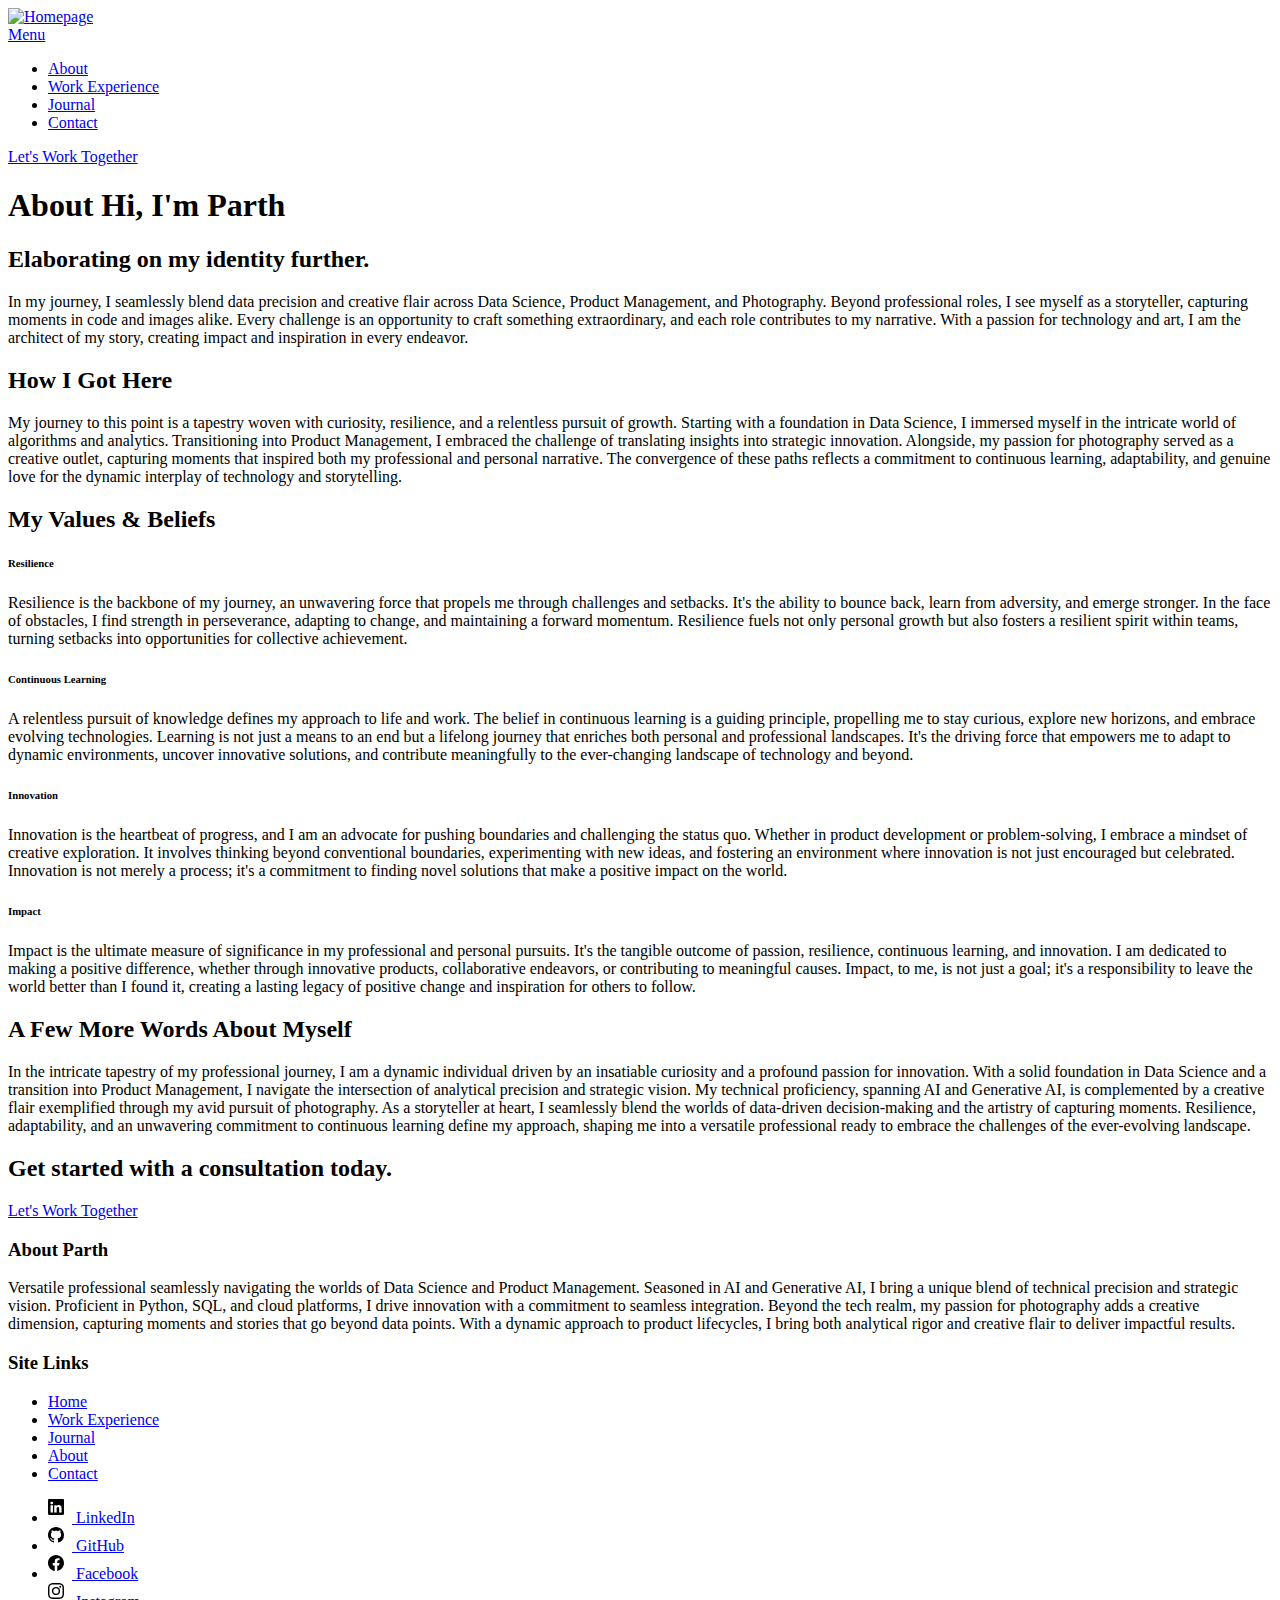
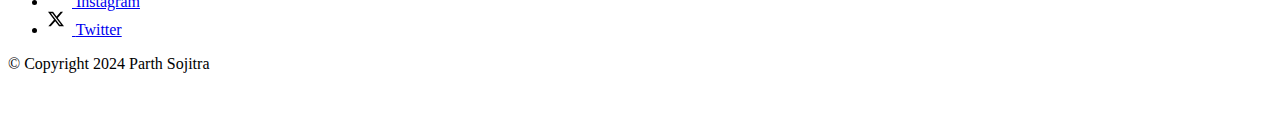
==== about/index.html @ 47804150 "change file names to index" ====
<!DOCTYPE html>
<html lang="en" class="no-js" >
<head>

    <!--- basic page needs
    ================================================== -->
    <meta charset="utf-8">
    <meta name="viewport" content="width=device-width, initial-scale=1">
    <title>About - Parth</title>

    <script>
        document.documentElement.classList.remove('no-js');
        document.documentElement.classList.add('js');
    </script>

    <!-- CSS
    ================================================== -->
    <link rel="stylesheet" href="css/vendor.css">
    <link rel="stylesheet" href="css/styles.css">

    <!-- favicons
    ================================================== -->
    <link rel="apple-touch-icon" sizes="180x180" href="images/parth_favicon.png">
    <link rel="icon" type="image/png" sizes="32x32" href="images/parth_favicon.png">
    <link rel="icon" type="image/png" sizes="16x16" href="images/parth_favicon.png">
    <link rel="manifest" href="site.webmanifest">

</head>


<body id="top">


    <!-- preloader
    ================================================== -->
    <div id="preloader">
        <div id="loader" class="dots-fade">
            <div></div>
            <div></div>
            <div></div>
        </div>
    </div>


    <!-- page wrap
    ================================================== -->
    <div id="page" class="s-pagewrap">


        <!-- # site header 
        ================================================== -->
        <header class="s-header">
            <div class="row s-header__inner width-sixteen-col">

                <div class="s-header__block">
                    <div class="s-header__logo">
                        <a class="logo" href="index.html">
                            <img src="images/parth_logo.svg" alt="Homepage">
                        </a>
                    </div>

                    <a class="s-header__menu-toggle" href="#0"><span>Menu</span></a>
                </div> <!-- end s-header__block -->

                <nav class="s-header__nav">
    
                    <ul class="s-header__menu-links">
                        <li class="current"><a href="about">About</a></li>
                        <li><a href="work">Work Experience</a></li>
                        <li><a href="blog">Journal</a></li>
                        <li><a href="contact">Contact</a></li>
                    </ul> <!-- s-header__menu-links -->

                    <div class="s-header__contact">
                        <a href="contact" class="btn btn--primary s-header__contact-btn">Let's Work Together</a>                        
                    </div> <!-- s-header__contact -->
    
                </nav> <!-- end s-header__nav -->

            </div> <!-- end s-header__inner -->
            
        </header> <!-- end s-header -->


        <!-- # site main content
        ================================================== -->
        <section id="content" class="s-content">

               <section class="s-pageheader pageheader">
                    <div class="row">
                        <div class="column xl-12">
                            <h1 class="page-title">
                                <span class="page-title__small-type text-pretitle">About</span>
                                Hi, I'm Parth
                            </h1>
                            
                        </div>
                    </div>
               </section> <!-- end pageheader --> 

               <section class="s-pagecontent pagecontent">

                    <div class="row pageintro">
                        <div class="column xl-6 lg-12">
                            <h2 class="text-display-title">Elaborating on my identity further.</h2>
                        </div>
                        <div class="column xl-6 lg-12 u-flexitem-x-right">
                            <p class="lead">
                            In my journey, I seamlessly blend data precision and creative flair across Data Science, Product Management, and Photography. Beyond professional roles, I see myself as a storyteller, capturing moments in code and images alike. Every challenge is an opportunity to craft something extraordinary, and each role contributes to my narrative. With a passion for technology and art, I am the architect of my story, creating impact and inspiration in every endeavor. 
                            </p>
                        </div>                       
                    </div> <!-- end pageintro -->   
                    
                    <!--<div class="row pagemedia">
                        <d class="column xl-12">
                            <figure class="page-media">                                
                                <img src="images/thumbs/about/about-1200.jpg" 
                                     srcset="images/thumbs/about/about-2400.jpg 2400w, 
                                             images/thumbs/about/about-1200.jpg 1200w, 
                                             images/thumbs/about/about-600.jpg 600w" sizes="(max-width: 2400px) 100vw, 2400px" alt="">
                            </figure>
                        </d>
                    </div> --><!-- end pagemedia -->

                    <div class="row width-narrower pagemain">
                        <div class="column xl-12"> 

                            <h2>How I Got Here</h2>
                            <p>
                            My journey to this point is a tapestry woven with curiosity, resilience, and a relentless pursuit of growth. Starting with a foundation in Data Science, I immersed myself in the intricate world of algorithms and analytics. Transitioning into Product Management, I embraced the challenge of translating insights into strategic innovation. Alongside, my passion for photography served as a creative outlet, capturing moments that inspired both my professional and personal narrative. The convergence of these paths reflects a commitment to continuous learning, adaptability, and genuine love for the dynamic interplay of technology and storytelling.
                            </p>

                            <h2 class="u-add-bottom">My Values & Beliefs</h2>

                            <div class="grid-list-items list-items">
                                <div class="grid-list-items__item list-items__item u-remove-bottom">
                                    <div class="list-items__item-header">
                                        <h6 class="list-items__item-small-title">Resilience</h6>
                                    </div>
                                    <p>
                                    Resilience is the backbone of my journey, an unwavering force that propels me through challenges and setbacks. It's the ability to bounce back, learn from adversity, and emerge stronger. In the face of obstacles, I find strength in perseverance, adapting to change, and maintaining a forward momentum. Resilience fuels not only personal growth but also fosters a resilient spirit within teams, turning setbacks into opportunities for collective achievement.
                                    </p>
                                </div>
                                <div class="grid-list-items__item list-items__item u-remove-bottom">
                                    <div class="list-items__item-header">
                                        <h6 class="list-items__item-small-title">Continuous Learning</h6>
                                    </div>
                                    <p> 
                                    A relentless pursuit of knowledge defines my approach to life and work. The belief in continuous learning is a guiding principle, propelling me to stay curious, explore new horizons, and embrace evolving technologies. Learning is not just a means to an end but a lifelong journey that enriches both personal and professional landscapes. It's the driving force that empowers me to adapt to dynamic environments, uncover innovative solutions, and contribute meaningfully to the ever-changing landscape of technology and beyond.
                                    </p>
                                </div>
                                <div class="grid-list-items__item list-items__item u-remove-bottom">
                                    <div class="list-items__item-header">
                                        <h6 class="list-items__item-small-title">Innovation</h6>
                                    </div>
                                    <p>
                                    Innovation is the heartbeat of progress, and I am an advocate for pushing boundaries and challenging the status quo. Whether in product development or problem-solving, I embrace a mindset of creative exploration. It involves thinking beyond conventional boundaries, experimenting with new ideas, and fostering an environment where innovation is not just encouraged but celebrated. Innovation is not merely a process; it's a commitment to finding novel solutions that make a positive impact on the world.
                                    </p>
                                </div>
                                <div class="grid-list-items__item list-items__item u-remove-bottom">
                                    <div class="list-items__item-header">
                                        <h6 class="list-items__item-small-title">Impact</h6>
                                    </div>
                                    <p>
                                    Impact is the ultimate measure of significance in my professional and personal pursuits. It's the tangible outcome of passion, resilience, continuous learning, and innovation. I am dedicated to making a positive difference, whether through innovative products, collaborative endeavors, or contributing to meaningful causes. Impact, to me, is not just a goal; it's a responsibility to leave the world better than I found it, creating a lasting legacy of positive change and inspiration for others to follow.
                                    </p>
                                </div>
                            </div> <!--grid-list-items -->

                            <!-- <h2>Why Work With Me</h2>
                            <p>
                            Lorem ipsum dolor sit amet consectetur adipisicing elit. Eaque temporibus culpa perferendis expedita assumenda mollitia magnam, 
                            facilis voluptates voluptatum animi numquam quas ea praesentium quaerat maxime sunt odit inventore itaque est et autem sequi nulla. 
                            Distinctio obcaecati nesciunt asperiores dolorum tenetur voluptates, nemo alias doloremque. Quos cumque ipsum laudantium odio vero aut 
                            odit nostrum aliquam? Nostrum in facilis, minus fuga quasi voluptas explicabo possimus incidunt, expedita tempora eius rem nobis sequi. 
                            Doloribus esse sint suscipit quam nisi blanditiis voluptate explicabo.
                            </p>

                            <p>
                            Quibusdam quis autem voluptatibus earum vel ex error ea magni. Rerum quam quos. Aut asperiores sit mollitia. Rem neque et voluptatem 
                            eos quia sed eligendi et. Eaque velit eligendi ut magnam. Cumque ducimus laborum doloribus facere maxime vel earum quidem enim suscipit. 
                            Numquam, corporis accusamus commodi saepe nostrum nesciunt nisi rem necessitatibus unde laboriosam molestias, quam ipsa voluptatum sed 
                            ex cumque facilis assumenda maiores tempore reiciendis enim accusantium?
                            </p> -->               

                            <h2>A Few More Words About Myself</h2>
                            <p>
                            In the intricate tapestry of my professional journey, I am a dynamic individual driven by an insatiable curiosity and a profound passion for innovation. With a solid foundation in Data Science and a transition into Product Management, I navigate the intersection of analytical precision and strategic vision. My technical proficiency, spanning AI and Generative AI, is complemented by a creative flair exemplified through my avid pursuit of photography. As a storyteller at heart, I seamlessly blend the worlds of data-driven decision-making and the artistry of capturing moments. Resilience, adaptability, and an unwavering commitment to continuous learning define my approach, shaping me into a versatile professional ready to embrace the challenges of the ever-evolving landscape.
                            </p>

                        </div> <!-- end grid-block-->
                    </div> <!-- end pagemain -->

               </section> <!-- pagecontent -->

               <!-- <section class="s-testimonials">

                    <div class="s-testimonials__header row row-x-center text-center">
                        <div class="column xl-8 lg-12">
        
                            <p class="text-pretitle">
                            Testimonials
                            </p>
                            <h3>
                            Reviews From Real Clients
                            </h3>                        
        
                        </div>
                    </div> 

                    <div class="row s-testimonials__content">
                        <div class="column xl-12 testimonials">

                            <div class="swiper-container testimonials__slider page-slider">

                                <div class="swiper-wrapper">
                                    <div class="testimonials__slide swiper-slide">
                                        <p>
                                        Molestiae incidunt consequatur quis ipsa autem nam sit enim magni. Voluptas tempore rem. 
                                        Explicabo a quaerat sint autem dolore ducimus ut consequatur neque. Nisi dolores quaerat fuga rem nihil nostrum.
                                        Laudantium quia consequatur molestias.
                                        </p>
                                        <div class="testimonials__author">
                                            <img src="images/avatars/user-01.jpg" alt="Author image" class="testimonials__avatar">
                                            <cite class="testimonials__cite">
                                                <strong>John Rockefeller</strong>
                                                <span>Standard Oil Co.</span>
                                            </cite>
                                        </div>
                                    </div>
                                    <div class="testimonials__slide swiper-slide">
                                        <p>
                                        Voluptas tempore rem. Molestiae incidunt consequatur quis ipsa autem nam sit enim magni. 
                                        Explicabo a quaerat sint autem dolore ducimus ut consequatur neque. Nisi dolores quaerat fuga rem nihil nostrum.
                                        Laudantium quia consequatur molestias.
                                        </p>
                                        <div class="testimonials__author">
                                            <img src="images/avatars/user-04.jpg" alt="Author image" class="testimonials__avatar">
                                            <cite class="testimonials__cite">
                                                <strong>Andrew Carnegie</strong>
                                                <span>Carnegie Steel Co.</span>
                                            </cite>
                                        </div>
                                    </div>
                                    <div class="testimonials__slide swiper-slide">
                                        <p>
                                        Nisi dolores quaerat fuga rem nihil nostrum. Molestiae incidunt consequatur quis ipsa autem nam sit enim magni. 
                                        Voluptas tempore rem. Explicabo a quaerat sint autem dolore ducimus ut consequatur neque. 
                                        Laudantium quia consequatur molestias.
                                        </p>
                                        <div class="testimonials__author">
                                            <img src="images/avatars/user-06.jpg" alt="Author image" class="testimonials__avatar">
                                            <cite class="testimonials__cite">
                                                <strong>Henry Ford</strong>
                                                <span>Ford Motor Co.</span>
                                            </cite>
                                        </div>
                                    </div>
                                    <div class="testimonials__slide swiper-slide">
                                        <p>
                                        Molestiae incidunt consequatur quis ipsa autem nam sit enim magni. Voluptas tempore rem. 
                                        Explicabo a quaerat sint autem dolore ducimus ut consequatur neque. Nisi dolores quaerat fuga rem nihil nostrum.
                                        Laudantium quia consequatur molestias.
                                        </p>
                                        <div class="testimonials__author">
                                            <img src="images/avatars/user-02.jpg" alt="Author image" class="testimonials__avatar">
                                            <cite class="testimonials__cite">
                                                <strong>John Morgan</strong>
                                                <span>JP Morgan & Co.</span>
                                            </cite>
                                        </div>
                                    </div> 
                                </div>

                                <div class="swiper-pagination"></div>

                            </div> 

                        </div>
                    </div>

               </section> -->

        </section> 

        <!-- # cta
        ================================================== -->
        <section id="cta" class="s-cta">

            <div class="row row-x-center text-center">
                <div class="column xl-8 lg-12">

                    <div class="s-cta__content">
                        <h2 class="text-display-title">
                        Get started with a consultation today.
                        </h2>
                        <!-- <p class="lead">
                        Lorem ipsum dolor sit, amet consectetur adipisicing elit. Quis rem, esse doloribus sint eaque at debitis enim vitae minus expedita ratione dignissimos sit nostrum optio sequi. Ipsa at beatae quam.
                        </p> -->
                        <a href="contact" class="btn btn--primary">Let's Work Together</a>
                    </div>

                </div>
            </div>

        </section> <!-- end s-cta -->


        <!-- # footer 
        ================================================== -->
        <footer class="s-footer">
            <div class="row s-footer__content">
                <div class="column xl-9 lg-6 md-12 s-footer__block s-footer__about">                    
                    <h3>About Parth</h3>
                    <p>
                    Versatile professional seamlessly navigating the worlds of Data Science and Product Management. Seasoned in AI and Generative AI, I bring a unique blend of technical precision and strategic vision. Proficient in Python, SQL, and cloud platforms, I drive innovation with a commitment to seamless integration. Beyond the tech realm, my passion for photography adds a creative dimension, capturing moments and stories that go beyond data points. With a dynamic approach to product lifecycles, I bring both analytical rigor and creative flair to deliver impactful results.
                    </p>               
                </div>                
                <div class="column xl-3 lg-6 md-12 s-footer__block s-footer__site-links">
                    <h3>Site Links</h3>
                    <ul class="link-list">
                        <li><a href="index">Home</a></li>
                        <li><a href="work">Work Experience</a></li>
                        <li><a href="blog">Journal</a></li>
                        <li><a href="about">About</a></li>
                        <li><a href="contact">Contact</a></li>
                    </ul>
                </div>
                <!--<div class="column xl-3 lg-6 md-12 tab-12 s-footer__block s-footer__newsletter">
                    <h3>Newsletter</h3>

                    <p>
                    Lorem ipsum dolor sit amet consectetur, adipisicing elit. Facere ratione dignissimos.
                    </p>

                    <div class="subscribe-form">
                        <form id="mc-form" class="mc-form">
                            <input type="email" name="EMAIL" id="mce-EMAIL" class="u-fullwidth text-center" placeholder="Your Email Address" title="The domain portion of the email address is invalid (the portion after the @)." pattern="^([^\x00-\x20\x22\x28\x29\x2c\x2e\x3a-\x3c\x3e\x40\x5b-\x5d\x7f-\xff]+|\x22([^\x0d\x22\x5c\x80-\xff]|\x5c[\x00-\x7f])*\x22)(\x2e([^\x00-\x20\x22\x28\x29\x2c\x2e\x3a-\x3c\x3e\x40\x5b-\x5d\x7f-\xff]+|\x22([^\x0d\x22\x5c\x80-\xff]|\x5c[\x00-\x7f])*\x22))*\x40([^\x00-\x20\x22\x28\x29\x2c\x2e\x3a-\x3c\x3e\x40\x5b-\x5d\x7f-\xff]+|\x5b([^\x0d\x5b-\x5d\x80-\xff]|\x5c[\x00-\x7f])*\x5d)(\x2e([^\x00-\x20\x22\x28\x29\x2c\x2e\x3a-\x3c\x3e\x40\x5b-\x5d\x7f-\xff]+|\x5b([^\x0d\x5b-\x5d\x80-\xff]|\x5c[\x00-\x7f])*\x5d))*(\.\w{2,})+$" required>
                            <input type="submit" name="subscribe" value="Subscribe" class="btn btn--primary btn--small u-fullwidth">
                            <div class="mc-status"></div>
                        </form>
                    </div>
                </div> -->
            </div>    
            
            <div class="row s-footer__bottom">
                <div class="column xl-9 lg-12">
                    <ul class="s-footer__social social-list">
                        <li>
                            <a href="https://www.linkedin.com/in/parth-sojitra-b003bb162/" target="_blank">
                                <svg xmlns="http://www.w3.org/2000/svg" width="24" height="24" viewBox="0 0 24 24" style="fill: rgba(0, 0, 0, 1);transform: ;msFilter:;"><path d="M0 1.146C0 .513.526 0 1.175 0h13.65C15.474 0 16 .513 16 1.146v13.708c0 .633-.526 1.146-1.175 1.146H1.175C.526 16 0 15.487 0 14.854zm4.943 12.248V6.169H2.542v7.225zm-1.2-8.212c.837 0 1.358-.554 1.358-1.248-.015-.709-.52-1.248-1.342-1.248S2.4 3.226 2.4 3.934c0 .694.521 1.248 1.327 1.248zm4.908 8.212V9.359c0-.216.016-.432.08-.586.173-.431.568-.878 1.232-.878.869 0 1.216.662 1.216 1.634v3.865h2.401V9.25c0-2.22-1.184-3.252-2.764-3.252-1.274 0-1.845.7-2.165 1.193v.025h-.016l.016-.025V6.169h-2.4c.03.678 0 7.225 0 7.225z"></path></svg>
                                <span class="u-screen-reader-text">LinkedIn</span>
                            </a>
                        </li>
                        <li>
                            <a href="https://github.com/parthsojitra" target="_blank">
                                <svg xmlns="http://www.w3.org/2000/svg" width="24" height="24" viewBox="0 0 24 24" style="fill:rgba(0, 0, 0, 1);transform:;-ms-filter:"><path d="M8 0C3.58 0 0 3.58 0 8c0 3.54 2.29 6.53 5.47 7.59.4.07.55-.17.55-.38 0-.19-.01-.82-.01-1.49-2.01.37-2.53-.49-2.69-.94-.09-.23-.48-.94-.82-1.13-.28-.15-.68-.52-.01-.53.63-.01 1.08.58 1.23.82.72 1.21 1.87.87 2.33.66.07-.52.28-.87.51-1.07-1.78-.2-3.64-.89-3.64-3.95 0-.87.31-1.59.82-2.15-.08-.2-.36-1.02.08-2.12 0 0 .67-.21 2.2.82.64-.18 1.32-.27 2-.27s1.36.09 2 .27c1.53-1.04 2.2-.82 2.2-.82.44 1.1.16 1.92.08 2.12.51.56.82 1.27.82 2.15 0 3.07-1.87 3.75-3.65 3.95.29.25.54.73.54 1.48 0 1.07-.01 1.93-.01 2.2 0 .21.15.46.55.38A8.01 8.01 0 0 0 16 8c0-4.42-3.58-8-8-8"></path></svg>
                                <span class="u-screen-reader-text">GitHub</span>
                            </a>
                        </li>
                        <li>
                            <a href="https://www.facebook.com/parth.sojitra.58/" target="_blank">
                                <svg xmlns="http://www.w3.org/2000/svg" width="24" height="24" viewBox="0 0 24 24" style="fill:rgba(0, 0, 0, 1);transform:;-ms-filter:"><path d="M16 8.049c0-4.446-3.582-8.05-8-8.05C3.58 0-.002 3.603-.002 8.05c0 4.017 2.926 7.347 6.75 7.951v-5.625h-2.03V8.05H6.75V6.275c0-2.017 1.195-3.131 3.022-3.131.876 0 1.791.157 1.791.157v1.98h-1.009c-.993 0-1.303.621-1.303 1.258v1.51h2.218l-.354 2.326H9.25V16c3.824-.604 6.75-3.934 6.75-7.951"></path></svg>
                                <span class="u-screen-reader-text">Facebook</span>
                            </a>
                        </li>
                        <li>
                            <a href="https://www.instagram.com/parth_s0jitra/" target="_blank">
                                <svg xmlns="http://www.w3.org/2000/svg" width="24" height="24" viewBox="0 0 24 24" style="fill:rgba(0, 0, 0, 1);transform:;-ms-filter:"><path d="M8 0C5.829 0 5.556.01 4.703.048 3.85.088 3.269.222 2.76.42a3.9 3.9 0 0 0-1.417.923A3.9 3.9 0 0 0 .42 2.76C.222 3.268.087 3.85.048 4.7.01 5.555 0 5.827 0 8.001c0 2.172.01 2.444.048 3.297.04.852.174 1.433.372 1.942.205.526.478.972.923 1.417.444.445.89.719 1.416.923.51.198 1.09.333 1.942.372C5.555 15.99 5.827 16 8 16s2.444-.01 3.298-.048c.851-.04 1.434-.174 1.943-.372a3.9 3.9 0 0 0 1.416-.923c.445-.445.718-.891.923-1.417.197-.509.332-1.09.372-1.942C15.99 10.445 16 10.173 16 8s-.01-2.445-.048-3.299c-.04-.851-.175-1.433-.372-1.941a3.9 3.9 0 0 0-.923-1.417A3.9 3.9 0 0 0 13.24.42c-.51-.198-1.092-.333-1.943-.372C10.443.01 10.172 0 7.998 0zm-.717 1.442h.718c2.136 0 2.389.007 3.232.046.78.035 1.204.166 1.486.275.373.145.64.319.92.599s.453.546.598.92c.11.281.24.705.275 1.485.039.843.047 1.096.047 3.231s-.008 2.389-.047 3.232c-.035.78-.166 1.203-.275 1.485a2.5 2.5 0 0 1-.599.919c-.28.28-.546.453-.92.598-.28.11-.704.24-1.485.276-.843.038-1.096.047-3.232.047s-2.39-.009-3.233-.047c-.78-.036-1.203-.166-1.485-.276a2.5 2.5 0 0 1-.92-.598 2.5 2.5 0 0 1-.6-.92c-.109-.281-.24-.705-.275-1.485-.038-.843-.046-1.096-.046-3.233s.008-2.388.046-3.231c.036-.78.166-1.204.276-1.486.145-.373.319-.64.599-.92s.546-.453.92-.598c.282-.11.705-.24 1.485-.276.738-.034 1.024-.044 2.515-.045zm4.988 1.328a.96.96 0 1 0 0 1.92.96.96 0 0 0 0-1.92m-4.27 1.122a4.109 4.109 0 1 0 0 8.217 4.109 4.109 0 0 0 0-8.217m0 1.441a2.667 2.667 0 1 1 0 5.334 2.667 2.667 0 0 1 0-5.334"></path></svg>
                                <span class="u-screen-reader-text">Instagram</span>
                            </a>
                        </li>
                        <li>
                            <a href="https://twitter.com/PD_Sojitra" target="_blank">
                                <svg xmlns="http://www.w3.org/2000/svg" width="24" height="24" viewBox="0 0 24 24" style="fill:rgba(0, 0, 0, 1);transform:;-ms-filter:"><path d="M12.6.75h2.454l-5.36 6.142L16 15.25h-4.937l-3.867-5.07-4.425 5.07H.316l5.733-6.57L0 .75h5.063l3.495 4.633L12.601.75Zm-.86 13.028h1.36L4.323 2.145H2.865z"></path></svg>
                                <span class="u-screen-reader-text">Twitter</span>
                            </a>
                        </li>
                    </ul> <!-- end s-footer__social -->
                </div>
                <div class="column xl-6 lg-12">
                    <p class="ss-copyright">
                        <span>© Copyright 2024</span> 
                        <span>Parth Sojitra</span>
                    </p>
                </div>

                <div class="ss-go-top">
                    <a class="smoothscroll" title="Back to Top" href="#top">
                        <svg xmlns="http://www.w3.org/2000/svg" viewBox="0 0 24 24" width="36" height="36" fill="none" stroke="#ffffff" stroke-width="1" stroke-linecap="round" stroke-linejoin="round"><polyline points="17 11 12 6 7 11"></polyline><line x1="12" y1="18" x2="12" y2="6"></line></svg>
                    </a>
                </div> <!-- end ss-go-top -->
            </div>
            
        </footer> <!-- end s-footer -->

    </div> <!-- end page-wrap -->

    <!-- Java Script
    ================================================== -->
    <script src="js/plugins.js"></script>
    <script src="js/main.js"></script>

</body>
</html>
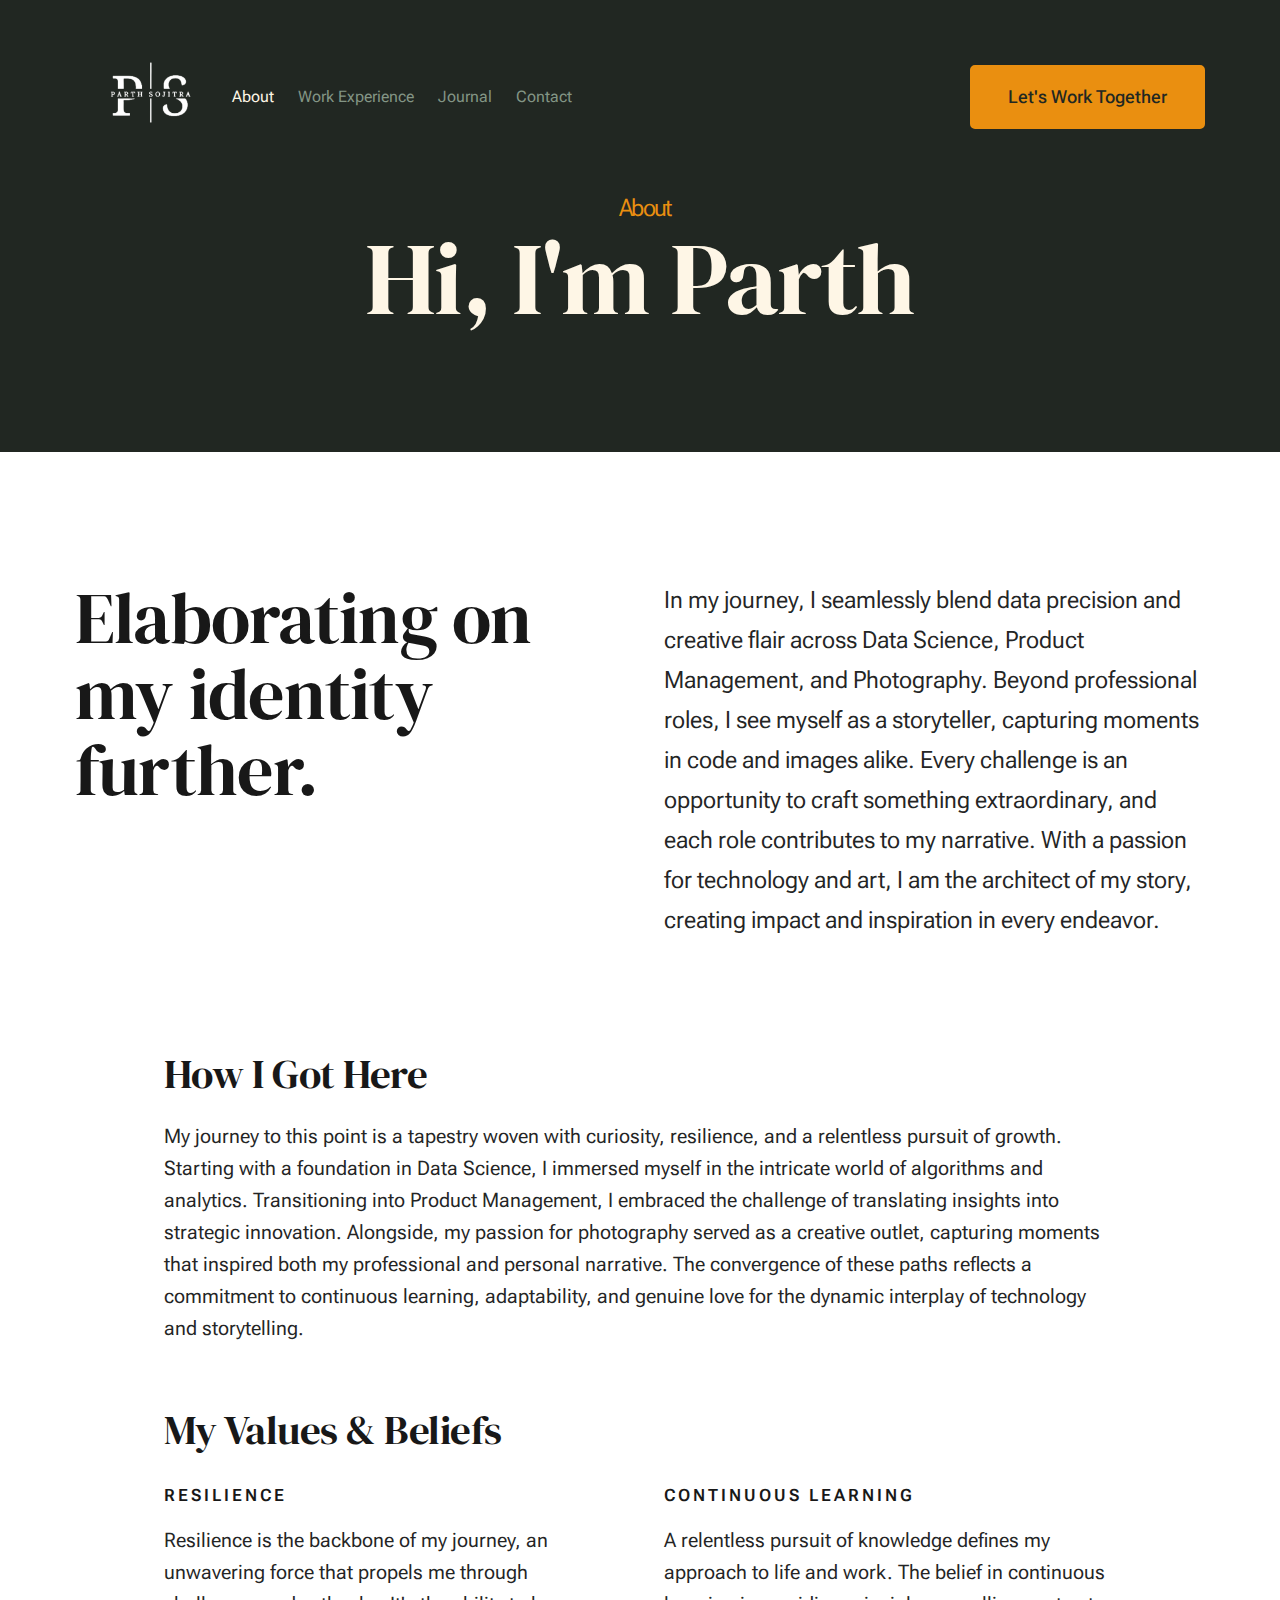
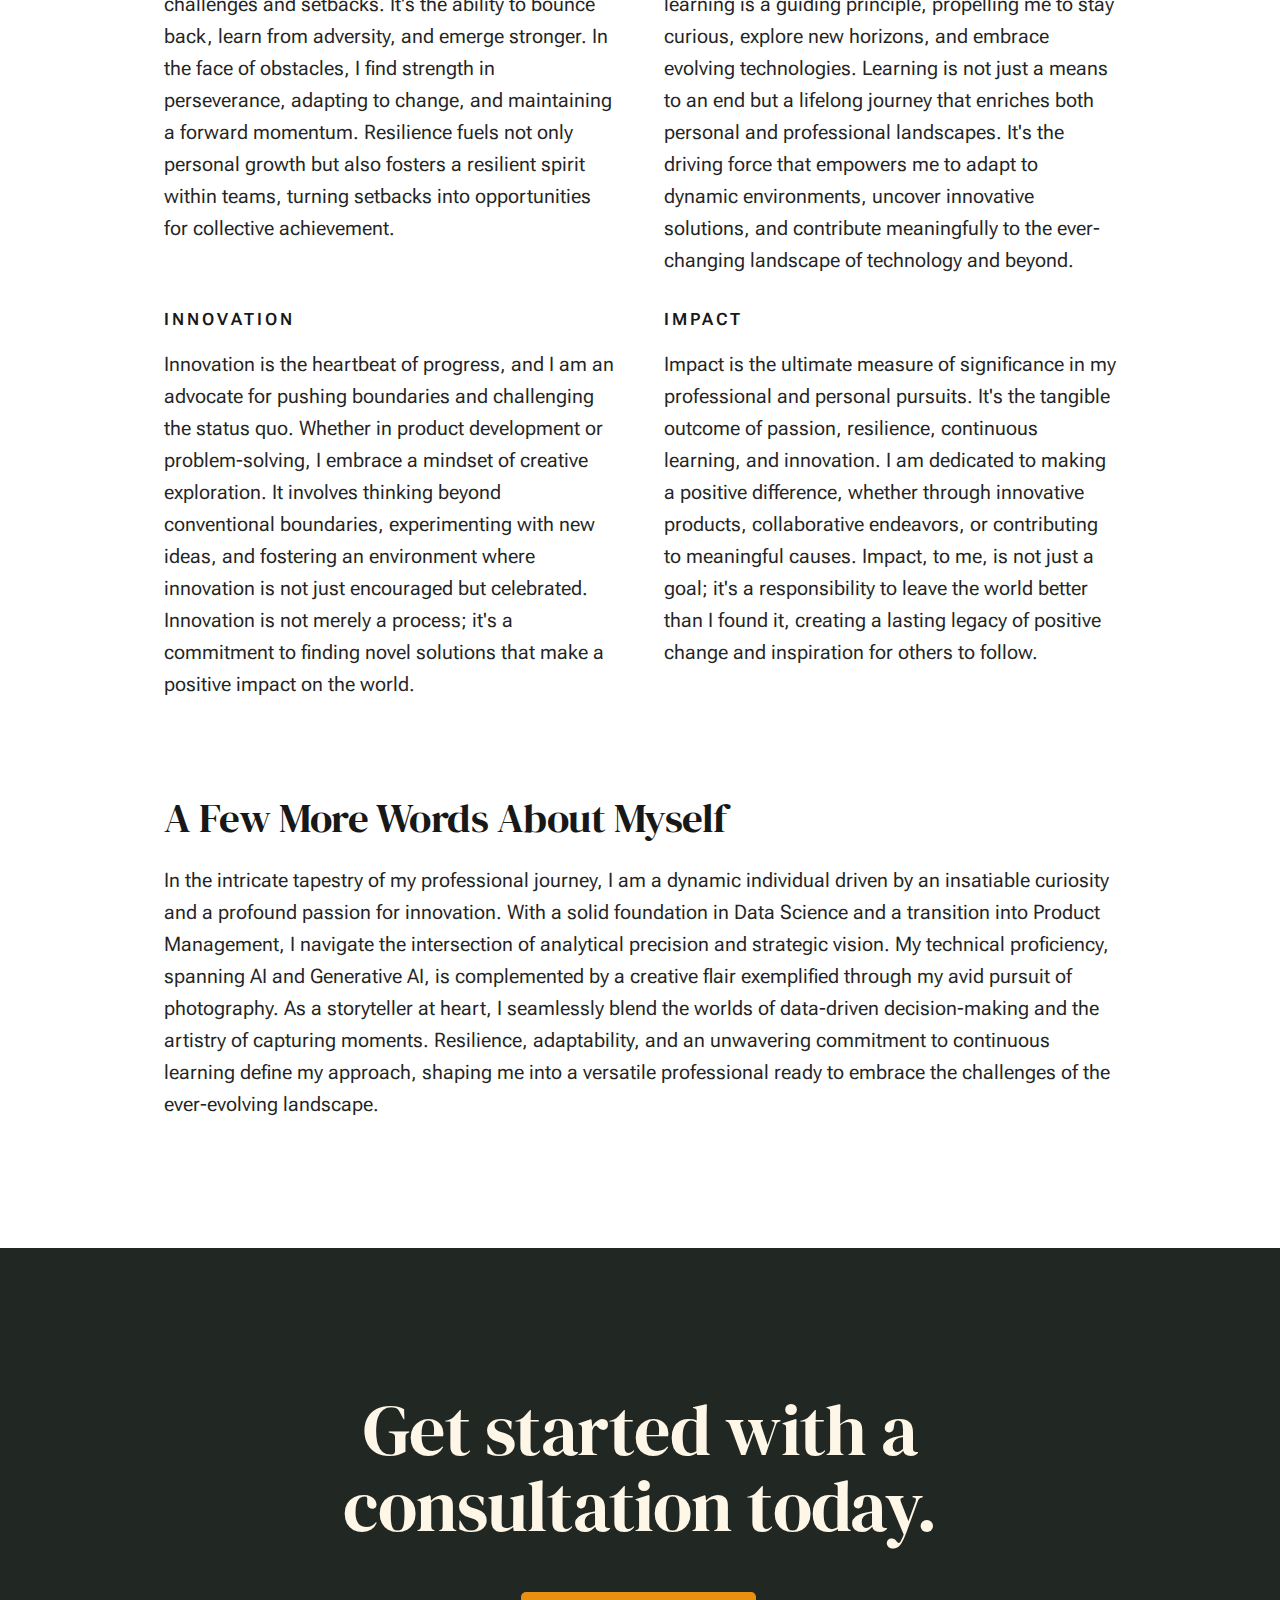
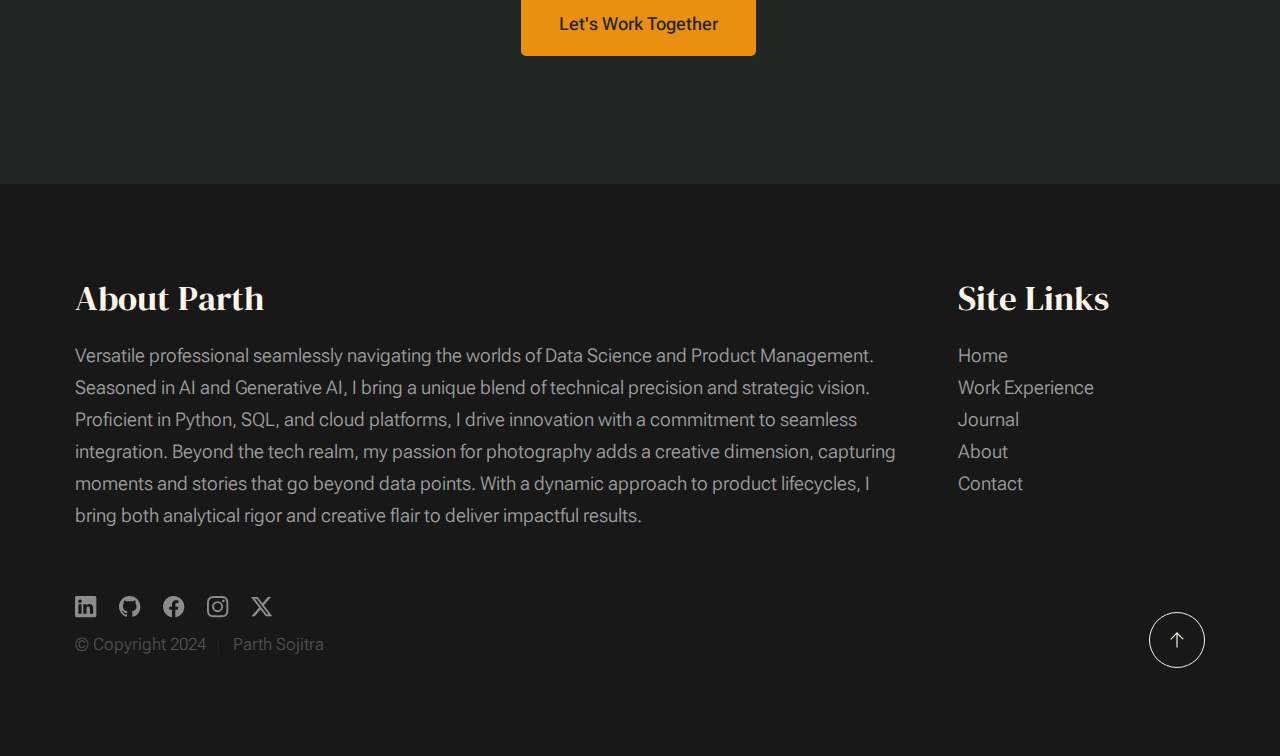
==== commit ffa0078b: "remove comments and updated file structure" ====
--- a/about/index.html
+++ b/about/index.html
@@ -15,15 +15,15 @@
 
     <!-- CSS
     ================================================== -->
-    <link rel="stylesheet" href="css/vendor.css">
-    <link rel="stylesheet" href="css/styles.css">
+    <link rel="stylesheet" href="../css/vendor.css">
+    <link rel="stylesheet" href="../css/styles.css">
 
     <!-- favicons
     ================================================== -->
-    <link rel="apple-touch-icon" sizes="180x180" href="images/parth_favicon.png">
-    <link rel="icon" type="image/png" sizes="32x32" href="images/parth_favicon.png">
-    <link rel="icon" type="image/png" sizes="16x16" href="images/parth_favicon.png">
-    <link rel="manifest" href="site.webmanifest">
+    <link rel="apple-touch-icon" sizes="180x180" href="../images/parth_favicon.png">
+    <link rel="icon" type="image/png" sizes="32x32" href="../images/parth_favicon.png">
+    <link rel="icon" type="image/png" sizes="16x16" href="../images/parth_favicon.png">
+    <link rel="manifest" href="../site.webmanifest">
 
 </head>
 
@@ -54,8 +54,8 @@
 
                 <div class="s-header__block">
                     <div class="s-header__logo">
-                        <a class="logo" href="index.html">
-                            <img src="images/parth_logo.svg" alt="Homepage">
+                        <a class="logo" href="">
+                            <img src="../images/parth_logo.svg" alt="Homepage">
                         </a>
                     </div>
 
@@ -65,14 +65,14 @@
                 <nav class="s-header__nav">
     
                     <ul class="s-header__menu-links">
-                        <li class="current"><a href="about">About</a></li>
-                        <li><a href="work">Work Experience</a></li>
-                        <li><a href="blog">Journal</a></li>
-                        <li><a href="contact">Contact</a></li>
+                        <li class="current"><a href="../about">About</a></li>
+                        <li><a href="../work">Work Experience</a></li>
+                        <li><a href="../blog">Journal</a></li>
+                        <li><a href="../contact">Contact</a></li>
                     </ul> <!-- s-header__menu-links -->
 
                     <div class="s-header__contact">
-                        <a href="contact" class="btn btn--primary s-header__contact-btn">Let's Work Together</a>                        
+                        <a href="../contact" class="btn btn--primary s-header__contact-btn">Let's Work Together</a>                        
                     </div> <!-- s-header__contact -->
     
                 </nav> <!-- end s-header__nav -->
@@ -110,17 +110,6 @@
                             </p>
                         </div>                       
                     </div> <!-- end pageintro -->   
-                    
-                    <!--<div class="row pagemedia">
-                        <d class="column xl-12">
-                            <figure class="page-media">                                
-                                <img src="images/thumbs/about/about-1200.jpg" 
-                                     srcset="images/thumbs/about/about-2400.jpg 2400w, 
-                                             images/thumbs/about/about-1200.jpg 1200w, 
-                                             images/thumbs/about/about-600.jpg 600w" sizes="(max-width: 2400px) 100vw, 2400px" alt="">
-                            </figure>
-                        </d>
-                    </div> --><!-- end pagemedia -->
 
                     <div class="row width-narrower pagemain">
                         <div class="column xl-12"> 
@@ -165,23 +154,7 @@
                                     Impact is the ultimate measure of significance in my professional and personal pursuits. It's the tangible outcome of passion, resilience, continuous learning, and innovation. I am dedicated to making a positive difference, whether through innovative products, collaborative endeavors, or contributing to meaningful causes. Impact, to me, is not just a goal; it's a responsibility to leave the world better than I found it, creating a lasting legacy of positive change and inspiration for others to follow.
                                     </p>
                                 </div>
-                            </div> <!--grid-list-items -->
-
-                            <!-- <h2>Why Work With Me</h2>
-                            <p>
-                            Lorem ipsum dolor sit amet consectetur adipisicing elit. Eaque temporibus culpa perferendis expedita assumenda mollitia magnam, 
-                            facilis voluptates voluptatum animi numquam quas ea praesentium quaerat maxime sunt odit inventore itaque est et autem sequi nulla. 
-                            Distinctio obcaecati nesciunt asperiores dolorum tenetur voluptates, nemo alias doloremque. Quos cumque ipsum laudantium odio vero aut 
-                            odit nostrum aliquam? Nostrum in facilis, minus fuga quasi voluptas explicabo possimus incidunt, expedita tempora eius rem nobis sequi. 
-                            Doloribus esse sint suscipit quam nisi blanditiis voluptate explicabo.
-                            </p>
-
-                            <p>
-                            Quibusdam quis autem voluptatibus earum vel ex error ea magni. Rerum quam quos. Aut asperiores sit mollitia. Rem neque et voluptatem 
-                            eos quia sed eligendi et. Eaque velit eligendi ut magnam. Cumque ducimus laborum doloribus facere maxime vel earum quidem enim suscipit. 
-                            Numquam, corporis accusamus commodi saepe nostrum nesciunt nisi rem necessitatibus unde laboriosam molestias, quam ipsa voluptatum sed 
-                            ex cumque facilis assumenda maiores tempore reiciendis enim accusantium?
-                            </p> -->               
+                            </div> <!--grid-list-items -->              
 
                             <h2>A Few More Words About Myself</h2>
                             <p>
@@ -193,94 +166,6 @@
 
                </section> <!-- pagecontent -->
 
-               <!-- <section class="s-testimonials">
-
-                    <div class="s-testimonials__header row row-x-center text-center">
-                        <div class="column xl-8 lg-12">
-        
-                            <p class="text-pretitle">
-                            Testimonials
-                            </p>
-                            <h3>
-                            Reviews From Real Clients
-                            </h3>                        
-        
-                        </div>
-                    </div> 
-
-                    <div class="row s-testimonials__content">
-                        <div class="column xl-12 testimonials">
-
-                            <div class="swiper-container testimonials__slider page-slider">
-
-                                <div class="swiper-wrapper">
-                                    <div class="testimonials__slide swiper-slide">
-                                        <p>
-                                        Molestiae incidunt consequatur quis ipsa autem nam sit enim magni. Voluptas tempore rem. 
-                                        Explicabo a quaerat sint autem dolore ducimus ut consequatur neque. Nisi dolores quaerat fuga rem nihil nostrum.
-                                        Laudantium quia consequatur molestias.
-                                        </p>
-                                        <div class="testimonials__author">
-                                            <img src="images/avatars/user-01.jpg" alt="Author image" class="testimonials__avatar">
-                                            <cite class="testimonials__cite">
-                                                <strong>John Rockefeller</strong>
-                                                <span>Standard Oil Co.</span>
-                                            </cite>
-                                        </div>
-                                    </div>
-                                    <div class="testimonials__slide swiper-slide">
-                                        <p>
-                                        Voluptas tempore rem. Molestiae incidunt consequatur quis ipsa autem nam sit enim magni. 
-                                        Explicabo a quaerat sint autem dolore ducimus ut consequatur neque. Nisi dolores quaerat fuga rem nihil nostrum.
-                                        Laudantium quia consequatur molestias.
-                                        </p>
-                                        <div class="testimonials__author">
-                                            <img src="images/avatars/user-04.jpg" alt="Author image" class="testimonials__avatar">
-                                            <cite class="testimonials__cite">
-                                                <strong>Andrew Carnegie</strong>
-                                                <span>Carnegie Steel Co.</span>
-                                            </cite>
-                                        </div>
-                                    </div>
-                                    <div class="testimonials__slide swiper-slide">
-                                        <p>
-                                        Nisi dolores quaerat fuga rem nihil nostrum. Molestiae incidunt consequatur quis ipsa autem nam sit enim magni. 
-                                        Voluptas tempore rem. Explicabo a quaerat sint autem dolore ducimus ut consequatur neque. 
-                                        Laudantium quia consequatur molestias.
-                                        </p>
-                                        <div class="testimonials__author">
-                                            <img src="images/avatars/user-06.jpg" alt="Author image" class="testimonials__avatar">
-                                            <cite class="testimonials__cite">
-                                                <strong>Henry Ford</strong>
-                                                <span>Ford Motor Co.</span>
-                                            </cite>
-                                        </div>
-                                    </div>
-                                    <div class="testimonials__slide swiper-slide">
-                                        <p>
-                                        Molestiae incidunt consequatur quis ipsa autem nam sit enim magni. Voluptas tempore rem. 
-                                        Explicabo a quaerat sint autem dolore ducimus ut consequatur neque. Nisi dolores quaerat fuga rem nihil nostrum.
-                                        Laudantium quia consequatur molestias.
-                                        </p>
-                                        <div class="testimonials__author">
-                                            <img src="images/avatars/user-02.jpg" alt="Author image" class="testimonials__avatar">
-                                            <cite class="testimonials__cite">
-                                                <strong>John Morgan</strong>
-                                                <span>JP Morgan & Co.</span>
-                                            </cite>
-                                        </div>
-                                    </div> 
-                                </div>
-
-                                <div class="swiper-pagination"></div>
-
-                            </div> 
-
-                        </div>
-                    </div>
-
-               </section> -->
-
         </section> 
 
         <!-- # cta
@@ -294,10 +179,7 @@
                         <h2 class="text-display-title">
                         Get started with a consultation today.
                         </h2>
-                        <!-- <p class="lead">
-                        Lorem ipsum dolor sit, amet consectetur adipisicing elit. Quis rem, esse doloribus sint eaque at debitis enim vitae minus expedita ratione dignissimos sit nostrum optio sequi. Ipsa at beatae quam.
-                        </p> -->
-                        <a href="contact" class="btn btn--primary">Let's Work Together</a>
+                        <a href="../contact" class="btn btn--primary">Let's Work Together</a>
                     </div>
 
                 </div>
@@ -319,28 +201,13 @@
                 <div class="column xl-3 lg-6 md-12 s-footer__block s-footer__site-links">
                     <h3>Site Links</h3>
                     <ul class="link-list">
-                        <li><a href="index">Home</a></li>
-                        <li><a href="work">Work Experience</a></li>
-                        <li><a href="blog">Journal</a></li>
-                        <li><a href="about">About</a></li>
-                        <li><a href="contact">Contact</a></li>
+                        <li><a href="">Home</a></li>
+                        <li><a href="../work">Work Experience</a></li>
+                        <li><a href="../blog">Journal</a></li>
+                        <li><a href="../about">About</a></li>
+                        <li><a href="../contact">Contact</a></li>
                     </ul>
                 </div>
-                <!--<div class="column xl-3 lg-6 md-12 tab-12 s-footer__block s-footer__newsletter">
-                    <h3>Newsletter</h3>
-
-                    <p>
-                    Lorem ipsum dolor sit amet consectetur, adipisicing elit. Facere ratione dignissimos.
-                    </p>
-
-                    <div class="subscribe-form">
-                        <form id="mc-form" class="mc-form">
-                            <input type="email" name="EMAIL" id="mce-EMAIL" class="u-fullwidth text-center" placeholder="Your Email Address" title="The domain portion of the email address is invalid (the portion after the @)." pattern="^([^\x00-\x20\x22\x28\x29\x2c\x2e\x3a-\x3c\x3e\x40\x5b-\x5d\x7f-\xff]+|\x22([^\x0d\x22\x5c\x80-\xff]|\x5c[\x00-\x7f])*\x22)(\x2e([^\x00-\x20\x22\x28\x29\x2c\x2e\x3a-\x3c\x3e\x40\x5b-\x5d\x7f-\xff]+|\x22([^\x0d\x22\x5c\x80-\xff]|\x5c[\x00-\x7f])*\x22))*\x40([^\x00-\x20\x22\x28\x29\x2c\x2e\x3a-\x3c\x3e\x40\x5b-\x5d\x7f-\xff]+|\x5b([^\x0d\x5b-\x5d\x80-\xff]|\x5c[\x00-\x7f])*\x5d)(\x2e([^\x00-\x20\x22\x28\x29\x2c\x2e\x3a-\x3c\x3e\x40\x5b-\x5d\x7f-\xff]+|\x5b([^\x0d\x5b-\x5d\x80-\xff]|\x5c[\x00-\x7f])*\x5d))*(\.\w{2,})+$" required>
-                            <input type="submit" name="subscribe" value="Subscribe" class="btn btn--primary btn--small u-fullwidth">
-                            <div class="mc-status"></div>
-                        </form>
-                    </div>
-                </div> -->
             </div>    
             
             <div class="row s-footer__bottom">
@@ -398,8 +265,8 @@
 
     <!-- Java Script
     ================================================== -->
-    <script src="js/plugins.js"></script>
-    <script src="js/main.js"></script>
+    <script src="../js/plugins.js"></script>
+    <script src="../js/main.js"></script>
 
 </body>
 </html>--- a/css/vendor.css
+++ b/css/vendor.css
@@ -0,0 +1,776 @@
+/* ===================================================================
+ * Monica Third-party Stylesheets
+ * Template Ver. 1.0.0
+ * 12-13-2022
+ * -------------------------------------------------------------------
+ *
+ * TOC:
+ * # PrismJS
+ * # Swiper
+ *
+ * ------------------------------------------------------------------- */
+
+
+/* ===================================================================
+ * # PrismJS 1.20.0
+ *   https://prismjs.com/download.html#themes=prism-okaidia&languages=markup+css+clike+javascript+markup-templating+php 
+ *   
+ *   okaidia theme for JavaScript, CSS and HTML
+ *   Loosely based on Monokai textmate theme by http://www.monokai.nl/
+ *   @author ocodia
+ * ------------------------------------------------------------------- */
+code[class*=language-],
+pre[class*=language-] {
+  color          : #f8f8f2;
+  background     : none;
+  text-shadow    : 0 1px rgba(0, 0, 0, 0.3);
+  font-family    : var(--font-mono);
+  font-size      : calc(var(--text-size) * 0.9444);
+  text-align     : left;
+  white-space    : pre;
+  word-spacing   : normal;
+  word-break     : normal;
+  word-wrap      : normal;
+  line-height    : var(--vspace-1);
+  -moz-tab-size  : 4;
+  -o-tab-size    : 4;
+  tab-size       : 4;
+  -webkit-hyphens: none;
+  -ms-hyphens    : none;
+  hyphens        : none;
+}
+
+/* Code blocks */
+pre[class*=language-] {
+  padding : var(--vspace-0_5) 0 var(--vspace-1);
+  margin  : var(--vspace-1) 0;
+  overflow: auto;
+}
+
+:not(pre)>code[class*=language-],
+pre[class*=language-] {
+  background: #272822;
+}
+
+/* Inline code */
+:not(pre)>code[class*=language-] {
+  padding    : 0.1em;
+  white-space: normal;
+}
+
+.token.comment,
+.token.prolog,
+.token.doctype,
+.token.cdata {
+  color: slategray;
+}
+
+.token.punctuation {
+  color: #f8f8f2;
+}
+
+.token.namespace {
+  opacity: 0.7;
+}
+
+.token.property,
+.token.tag,
+.token.constant,
+.token.symbol,
+.token.deleted {
+  color: #f92672;
+}
+
+.token.boolean,
+.token.number {
+  color: #ae81ff;
+}
+
+.token.selector,
+.token.attr-name,
+.token.string,
+.token.char,
+.token.builtin,
+.token.inserted {
+  color: #a6e22e;
+}
+
+.token.operator,
+.token.entity,
+.token.url,
+.language-css .token.string,
+.style .token.string,
+.token.variable {
+  color: #f8f8f2;
+}
+
+.token.atrule,
+.token.attr-value,
+.token.function,
+.token.class-name {
+  color: #e6db74;
+}
+
+.token.keyword {
+  color: #66d9ef;
+}
+
+.token.regex,
+.token.important {
+  color: #fd971f;
+}
+
+.token.important,
+.token.bold {
+  font-weight: bold;
+}
+
+.token.italic {
+  font-style: italic;
+}
+
+.token.entity {
+  cursor: help;
+}
+
+
+
+/* ===================================================================
+ * # Swiper 6.4.5
+ *   Most modern mobile touch slider and framework with hardware accelerated transitions
+ *   https://swiperjs.com
+ *
+ *   Copyright 2014-2020 Vladimir Kharlampidi
+ *
+ *   Released under the MIT License
+ *
+ *   Released on: December 18, 2020
+ * ------------------------------------------------------------------- */
+@font-face {
+  font-family: "swiper-icons";
+  src        : url("data:application/font-woff;charset=utf-8;base64, [base64]//wADZ2x5ZgAAAywAAADMAAAD2MHtryVoZWFkAAABbAAAADAAAAA2E2+eoWhoZWEAAAGcAAAAHwAAACQC9gDzaG10eAAAAigAAAAZAAAArgJkABFsb2NhAAAC0AAAAFoAAABaFQAUGG1heHAAAAG8AAAAHwAAACAAcABAbmFtZQAAA/gAAAE5AAACXvFdBwlwb3N0AAAFNAAAAGIAAACE5s74hXjaY2BkYGAAYpf5Hu/j+W2+MnAzMYDAzaX6QjD6/4//Bxj5GA8AuRwMYGkAPywL13jaY2BkYGA88P8Agx4j+/8fQDYfA1AEBWgDAIB2BOoAeNpjYGRgYNBh4GdgYgABEMnIABJzYNADCQAACWgAsQB42mNgYfzCOIGBlYGB0YcxjYGBwR1Kf2WQZGhhYGBiYGVmgAFGBiQQkOaawtDAoMBQxXjg/wEGPcYDDA4wNUA2CCgwsAAAO4EL6gAAeNpj2M0gyAACqxgGNWBkZ2D4/wMA+xkDdgAAAHjaY2BgYGaAYBkGRgYQiAHyGMF8FgYHIM3DwMHABGQrMOgyWDLEM1T9/w8UBfEMgLzE////P/5//f/V/xv+r4eaAAeMbAxwIUYmIMHEgKYAYjUcsDAwsLKxc3BycfPw8jEQA/[base64]/uznmfPFBNODM2K7MTQ45YEAZqGP81AmGGcF3iPqOop0r1SPTaTbVkfUe4HXj97wYE+yNwWYxwWu4v1ugWHgo3S1XdZEVqWM7ET0cfnLGxWfkgR42o2PvWrDMBSFj/IHLaF0zKjRgdiVMwScNRAoWUoH78Y2icB/yIY09An6AH2Bdu/UB+yxopYshQiEvnvu0dURgDt8QeC8PDw7Fpji3fEA4z/PEJ6YOB5hKh4dj3EvXhxPqH/SKUY3rJ7srZ4FZnh1PMAtPhwP6fl2PMJMPDgeQ4rY8YT6Gzao0eAEA409DuggmTnFnOcSCiEiLMgxCiTI6Cq5DZUd3Qmp10vO0LaLTd2cjN4fOumlc7lUYbSQcZFkutRG7g6JKZKy0RmdLY680CDnEJ+UMkpFFe1RN7nxdVpXrC4aTtnaurOnYercZg2YVmLN/d/gczfEimrE/fs/bOuq29Zmn8tloORaXgZgGa78yO9/cnXm2BpaGvq25Dv9S4E9+5SIc9PqupJKhYFSSl47+Qcr1mYNAAAAeNptw0cKwkAAAMDZJA8Q7OUJvkLsPfZ6zFVERPy8qHh2YER+3i/BP83vIBLLySsoKimrqKqpa2hp6+jq6RsYGhmbmJqZSy0sraxtbO3sHRydnEMU4uR6yx7JJXveP7WrDycAAAAAAAH//wACeNpjYGRgYOABYhkgZgJCZgZNBkYGLQZtIJsFLMYAAAw3ALgAeNolizEKgDAQBCchRbC2sFER0YD6qVQiBCv/H9ezGI6Z5XBAw8CBK/m5iQQVauVbXLnOrMZv2oLdKFa8Pjuru2hJzGabmOSLzNMzvutpB3N42mNgZGBg4GKQYzBhYMxJLMlj4GBgAYow/P/PAJJhLM6sSoWKfWCAAwDAjgbRAAB42mNgYGBkAIIbCZo5IPrmUn0hGA0AO8EFTQAA") format("woff");
+  font-weight: 400;
+  font-style : normal;
+}
+
+:root {
+  --swiper-theme-color: #007aff;
+}
+
+.swiper-container {
+  margin-left : auto;
+  margin-right: auto;
+  position    : relative;
+  overflow    : hidden;
+  list-style  : none;
+  padding     : 0;
+  /* Fix of Webkit flickering */
+  z-index     : 1;
+}
+
+.swiper-container-vertical>.swiper-wrapper {
+  flex-direction: column;
+}
+
+.swiper-wrapper {
+  position           : relative;
+  width              : 100%;
+  height             : 100%;
+  z-index            : 1;
+  display            : flex;
+  transition-property: transform;
+  box-sizing         : content-box;
+}
+
+.swiper-container-android .swiper-slide,
+.swiper-wrapper {
+  transform: translate3d(0px, 0, 0);
+}
+
+.swiper-container-multirow>.swiper-wrapper {
+  flex-wrap: wrap;
+}
+
+.swiper-container-multirow-column>.swiper-wrapper {
+  flex-wrap     : wrap;
+  flex-direction: column;
+}
+
+.swiper-container-free-mode>.swiper-wrapper {
+  transition-timing-function: ease-out;
+  margin                    : 0 auto;
+}
+
+.swiper-slide {
+  flex-shrink        : 0;
+  width              : 100%;
+  height             : 100%;
+  position           : relative;
+  transition-property: transform;
+}
+
+.swiper-slide-invisible-blank {
+  visibility: hidden;
+}
+
+/* Auto Height */
+.swiper-container-autoheight,
+.swiper-container-autoheight .swiper-slide {
+  height: auto;
+}
+
+.swiper-container-autoheight .swiper-wrapper {
+  align-items        : flex-start;
+  transition-property: transform, height;
+}
+
+/* 3D Effects */
+.swiper-container-3d {
+  perspective: 1200px;
+}
+
+.swiper-container-3d .swiper-wrapper,
+.swiper-container-3d .swiper-slide,
+.swiper-container-3d .swiper-slide-shadow-left,
+.swiper-container-3d .swiper-slide-shadow-right,
+.swiper-container-3d .swiper-slide-shadow-top,
+.swiper-container-3d .swiper-slide-shadow-bottom,
+.swiper-container-3d .swiper-cube-shadow {
+  transform-style: preserve-3d;
+}
+
+.swiper-container-3d .swiper-slide-shadow-left,
+.swiper-container-3d .swiper-slide-shadow-right,
+.swiper-container-3d .swiper-slide-shadow-top,
+.swiper-container-3d .swiper-slide-shadow-bottom {
+  position      : absolute;
+  left          : 0;
+  top           : 0;
+  width         : 100%;
+  height        : 100%;
+  pointer-events: none;
+  z-index       : 10;
+}
+
+.swiper-container-3d .swiper-slide-shadow-left {
+  background-image: linear-gradient(to left, rgba(0, 0, 0, 0.5), rgba(0, 0, 0, 0));
+}
+
+.swiper-container-3d .swiper-slide-shadow-right {
+  background-image: linear-gradient(to right, rgba(0, 0, 0, 0.5), rgba(0, 0, 0, 0));
+}
+
+.swiper-container-3d .swiper-slide-shadow-top {
+  background-image: linear-gradient(to top, rgba(0, 0, 0, 0.5), rgba(0, 0, 0, 0));
+}
+
+.swiper-container-3d .swiper-slide-shadow-bottom {
+  background-image: linear-gradient(to bottom, rgba(0, 0, 0, 0.5), rgba(0, 0, 0, 0));
+}
+
+/* CSS Mode */
+.swiper-container-css-mode>.swiper-wrapper {
+  overflow          : auto;
+  scrollbar-width   : none;
+  /* For Firefox */
+  -ms-overflow-style: none;
+  /* For Internet Explorer and Edge */
+}
+
+.swiper-container-css-mode>.swiper-wrapper::-webkit-scrollbar {
+  display: none;
+}
+
+.swiper-container-css-mode>.swiper-wrapper>.swiper-slide {
+  scroll-snap-align: start start;
+}
+
+.swiper-container-horizontal.swiper-container-css-mode>.swiper-wrapper {
+  -ms-scroll-snap-type: x mandatory;
+  scroll-snap-type    : x mandatory;
+}
+
+.swiper-container-vertical.swiper-container-css-mode>.swiper-wrapper {
+  -ms-scroll-snap-type: y mandatory;
+  scroll-snap-type    : y mandatory;
+}
+
+:root {
+  --swiper-navigation-size   : 44px;
+  /*
+    --swiper-navigation-color: var(--swiper-theme-color);
+    */
+}
+
+.swiper-button-prev,
+.swiper-button-next {
+  position       : absolute;
+  top            : 50%;
+  width          : calc(var(--swiper-navigation-size) / 44 * 27);
+  height         : var(--swiper-navigation-size);
+  margin-top     : calc(-1 * var(--swiper-navigation-size) / 2);
+  z-index        : 10;
+  cursor         : pointer;
+  display        : flex;
+  align-items    : center;
+  justify-content: center;
+  color          : var(--swiper-navigation-color, var(--swiper-theme-color));
+}
+
+.swiper-button-prev.swiper-button-disabled,
+.swiper-button-next.swiper-button-disabled {
+  opacity       : 0.35;
+  cursor        : auto;
+  pointer-events: none;
+}
+
+.swiper-button-prev:after,
+.swiper-button-next:after {
+  font-family   : swiper-icons;
+  font-size     : var(--swiper-navigation-size);
+  text-transform: none !important;
+  letter-spacing: 0;
+  text-transform: none;
+  font-variant  : initial;
+  line-height   : 1;
+}
+
+.swiper-button-prev,
+.swiper-container-rtl .swiper-button-next {
+  left : 10px;
+  right: auto;
+}
+
+.swiper-button-prev:after,
+.swiper-container-rtl .swiper-button-next:after {
+  content: "prev";
+}
+
+.swiper-button-next,
+.swiper-container-rtl .swiper-button-prev {
+  right: 10px;
+  left : auto;
+}
+
+.swiper-button-next:after,
+.swiper-container-rtl .swiper-button-prev:after {
+  content: "next";
+}
+
+.swiper-button-prev.swiper-button-white,
+.swiper-button-next.swiper-button-white {
+  --swiper-navigation-color: #ffffff;
+}
+
+.swiper-button-prev.swiper-button-black,
+.swiper-button-next.swiper-button-black {
+  --swiper-navigation-color: #000000;
+}
+
+.swiper-button-lock {
+  display: none;
+}
+
+:root {
+  /*
+    --swiper-pagination-color: var(--swiper-theme-color);
+    */
+}
+
+.swiper-pagination {
+  position  : absolute;
+  text-align: center;
+  transition: 300ms opacity;
+  transform : translate3d(0, 0, 0);
+  z-index   : 10;
+}
+
+.swiper-pagination.swiper-pagination-hidden {
+  opacity: 0;
+}
+
+/* Common Styles */
+.swiper-pagination-fraction,
+.swiper-pagination-custom,
+.swiper-container-horizontal>.swiper-pagination-bullets {
+  bottom: 10px;
+  left  : 0;
+  width : 100%;
+}
+
+/* Bullets */
+.swiper-pagination-bullets-dynamic {
+  overflow : hidden;
+  font-size: 0;
+}
+
+.swiper-pagination-bullets-dynamic .swiper-pagination-bullet {
+  transform: scale(0.33);
+  position : relative;
+}
+
+.swiper-pagination-bullets-dynamic .swiper-pagination-bullet-active {
+  transform: scale(1);
+}
+
+.swiper-pagination-bullets-dynamic .swiper-pagination-bullet-active-main {
+  transform: scale(1);
+}
+
+.swiper-pagination-bullets-dynamic .swiper-pagination-bullet-active-prev {
+  transform: scale(0.66);
+}
+
+.swiper-pagination-bullets-dynamic .swiper-pagination-bullet-active-prev-prev {
+  transform: scale(0.33);
+}
+
+.swiper-pagination-bullets-dynamic .swiper-pagination-bullet-active-next {
+  transform: scale(0.66);
+}
+
+.swiper-pagination-bullets-dynamic .swiper-pagination-bullet-active-next-next {
+  transform: scale(0.33);
+}
+
+.swiper-pagination-bullet {
+  width        : 8px;
+  height       : 8px;
+  display      : inline-block;
+  border-radius: 100%;
+  background   : #000;
+  opacity      : 0.2;
+}
+
+button.swiper-pagination-bullet {
+  border            : none;
+  margin            : 0;
+  padding           : 0;
+  box-shadow        : none;
+  -webkit-appearance: none;
+  -moz-appearance   : none;
+  appearance        : none;
+}
+
+.swiper-pagination-clickable .swiper-pagination-bullet {
+  cursor: pointer;
+}
+
+.swiper-pagination-bullet-active {
+  opacity   : 1;
+  background: var(--swiper-pagination-color, var(--swiper-theme-color));
+}
+
+.swiper-container-vertical>.swiper-pagination-bullets {
+  right    : 10px;
+  top      : 50%;
+  transform: translate3d(0px, -50%, 0);
+}
+
+.swiper-container-vertical>.swiper-pagination-bullets .swiper-pagination-bullet {
+  margin : 6px 0;
+  display: block;
+}
+
+.swiper-container-vertical>.swiper-pagination-bullets.swiper-pagination-bullets-dynamic {
+  top      : 50%;
+  transform: translateY(-50%);
+  width    : 8px;
+}
+
+.swiper-container-vertical>.swiper-pagination-bullets.swiper-pagination-bullets-dynamic .swiper-pagination-bullet {
+  display   : inline-block;
+  transition: 200ms transform, 200ms top;
+}
+
+.swiper-container-horizontal>.swiper-pagination-bullets .swiper-pagination-bullet {
+  margin: 0 4px;
+}
+
+.swiper-container-horizontal>.swiper-pagination-bullets.swiper-pagination-bullets-dynamic {
+  left       : 50%;
+  transform  : translateX(-50%);
+  white-space: nowrap;
+}
+
+.swiper-container-horizontal>.swiper-pagination-bullets.swiper-pagination-bullets-dynamic .swiper-pagination-bullet {
+  transition: 200ms transform, 200ms left;
+}
+
+.swiper-container-horizontal.swiper-container-rtl>.swiper-pagination-bullets-dynamic .swiper-pagination-bullet {
+  transition: 200ms transform, 200ms right;
+}
+
+/* Progress */
+.swiper-pagination-progressbar {
+  background: rgba(0, 0, 0, 0.25);
+  position  : absolute;
+}
+
+.swiper-pagination-progressbar .swiper-pagination-progressbar-fill {
+  background      : var(--swiper-pagination-color, var(--swiper-theme-color));
+  position        : absolute;
+  left            : 0;
+  top             : 0;
+  width           : 100%;
+  height          : 100%;
+  transform       : scale(0);
+  transform-origin: left top;
+}
+
+.swiper-container-rtl .swiper-pagination-progressbar .swiper-pagination-progressbar-fill {
+  transform-origin: right top;
+}
+
+.swiper-container-horizontal>.swiper-pagination-progressbar,
+.swiper-container-vertical>.swiper-pagination-progressbar.swiper-pagination-progressbar-opposite {
+  width : 100%;
+  height: 4px;
+  left  : 0;
+  top   : 0;
+}
+
+.swiper-container-vertical>.swiper-pagination-progressbar,
+.swiper-container-horizontal>.swiper-pagination-progressbar.swiper-pagination-progressbar-opposite {
+  width : 4px;
+  height: 100%;
+  left  : 0;
+  top   : 0;
+}
+
+.swiper-pagination-white {
+  --swiper-pagination-color: #ffffff;
+}
+
+.swiper-pagination-black {
+  --swiper-pagination-color: #000000;
+}
+
+.swiper-pagination-lock {
+  display: none;
+}
+
+/* Scrollbar */
+.swiper-scrollbar {
+  border-radius   : 10px;
+  position        : relative;
+  -ms-touch-action: none;
+  background      : rgba(0, 0, 0, 0.1);
+}
+
+.swiper-container-horizontal>.swiper-scrollbar {
+  position: absolute;
+  left    : 1%;
+  bottom  : 3px;
+  z-index : 50;
+  height  : 5px;
+  width   : 98%;
+}
+
+.swiper-container-vertical>.swiper-scrollbar {
+  position: absolute;
+  right   : 3px;
+  top     : 1%;
+  z-index : 50;
+  width   : 5px;
+  height  : 98%;
+}
+
+.swiper-scrollbar-drag {
+  height       : 100%;
+  width        : 100%;
+  position     : relative;
+  background   : rgba(0, 0, 0, 0.5);
+  border-radius: 10px;
+  left         : 0;
+  top          : 0;
+}
+
+.swiper-scrollbar-cursor-drag {
+  cursor: move;
+}
+
+.swiper-scrollbar-lock {
+  display: none;
+}
+
+.swiper-zoom-container {
+  width          : 100%;
+  height         : 100%;
+  display        : flex;
+  justify-content: center;
+  align-items    : center;
+  text-align     : center;
+}
+
+.swiper-zoom-container>img,
+.swiper-zoom-container>svg,
+.swiper-zoom-container>canvas {
+  max-width    : 100%;
+  max-height   : 100%;
+  -o-object-fit: contain;
+  object-fit   : contain;
+}
+
+.swiper-slide-zoomed {
+  cursor: move;
+}
+
+/* Preloader */
+:root {
+  /*
+    --swiper-preloader-color: var(--swiper-theme-color);
+    */
+}
+
+.swiper-lazy-preloader {
+  width            : 42px;
+  height           : 42px;
+  position         : absolute;
+  left             : 50%;
+  top              : 50%;
+  margin-left      : -21px;
+  margin-top       : -21px;
+  z-index          : 10;
+  transform-origin : 50%;
+  -webkit-animation: swiper-preloader-spin 1s infinite linear;
+  animation        : swiper-preloader-spin 1s infinite linear;
+  box-sizing       : border-box;
+  border           : 4px solid var(--swiper-preloader-color, var(--swiper-theme-color));
+  border-radius    : 50%;
+  border-top-color : transparent;
+}
+
+.swiper-lazy-preloader-white {
+  --swiper-preloader-color: #fff;
+}
+
+.swiper-lazy-preloader-black {
+  --swiper-preloader-color: #000;
+}
+
+@-webkit-keyframes swiper-preloader-spin {
+  100% {
+    transform: rotate(360deg);
+  }
+}
+
+@keyframes swiper-preloader-spin {
+  100% {
+    transform: rotate(360deg);
+  }
+}
+
+/* a11y */
+.swiper-container .swiper-notification {
+  position      : absolute;
+  left          : 0;
+  top           : 0;
+  pointer-events: none;
+  opacity       : 0;
+  z-index       : -1000;
+}
+
+.swiper-container-fade.swiper-container-free-mode .swiper-slide {
+  transition-timing-function: ease-out;
+}
+
+.swiper-container-fade .swiper-slide {
+  pointer-events     : none;
+  transition-property: opacity;
+}
+
+.swiper-container-fade .swiper-slide .swiper-slide {
+  pointer-events: none;
+}
+
+.swiper-container-fade .swiper-slide-active,
+.swiper-container-fade .swiper-slide-active .swiper-slide-active {
+  pointer-events: auto;
+}
+
+.swiper-container-cube {
+  overflow: visible;
+}
+
+.swiper-container-cube .swiper-slide {
+  pointer-events             : none;
+  -webkit-backface-visibility: hidden;
+  backface-visibility        : hidden;
+  z-index                    : 1;
+  visibility                 : hidden;
+  transform-origin           : 0 0;
+  width                      : 100%;
+  height                     : 100%;
+}
+
+.swiper-container-cube .swiper-slide .swiper-slide {
+  pointer-events: none;
+}
+
+.swiper-container-cube.swiper-container-rtl .swiper-slide {
+  transform-origin: 100% 0;
+}
+
+.swiper-container-cube .swiper-slide-active,
+.swiper-container-cube .swiper-slide-active .swiper-slide-active {
+  pointer-events: auto;
+}
+
+.swiper-container-cube .swiper-slide-active,
+.swiper-container-cube .swiper-slide-next,
+.swiper-container-cube .swiper-slide-prev,
+.swiper-container-cube .swiper-slide-next+.swiper-slide {
+  pointer-events: auto;
+  visibility    : visible;
+}
+
+.swiper-container-cube .swiper-slide-shadow-top,
+.swiper-container-cube .swiper-slide-shadow-bottom,
+.swiper-container-cube .swiper-slide-shadow-left,
+.swiper-container-cube .swiper-slide-shadow-right {
+  z-index                    : 0;
+  -webkit-backface-visibility: hidden;
+  backface-visibility        : hidden;
+}
+
+.swiper-container-cube .swiper-cube-shadow {
+  position  : absolute;
+  left      : 0;
+  bottom    : 0px;
+  width     : 100%;
+  height    : 100%;
+  background: #000;
+  opacity   : 0.6;
+  filter    : blur(50px);
+  z-index   : 0;
+}
+
+.swiper-container-flip {
+  overflow: visible;
+}
+
+.swiper-container-flip .swiper-slide {
+  pointer-events             : none;
+  -webkit-backface-visibility: hidden;
+  backface-visibility        : hidden;
+  z-index                    : 1;
+}
+
+.swiper-container-flip .swiper-slide .swiper-slide {
+  pointer-events: none;
+}
+
+.swiper-container-flip .swiper-slide-active,
+.swiper-container-flip .swiper-slide-active .swiper-slide-active {
+  pointer-events: auto;
+}
+
+.swiper-container-flip .swiper-slide-shadow-top,
+.swiper-container-flip .swiper-slide-shadow-bottom,
+.swiper-container-flip .swiper-slide-shadow-left,
+.swiper-container-flip .swiper-slide-shadow-right {
+  z-index                    : 0;
+  -webkit-backface-visibility: hidden;
+  backface-visibility        : hidden;
+}--- a/css/styles.css
+++ b/css/styles.css
@@ -0,0 +1,4741 @@
+@charset "UTF-8";
+/* =================================================================== 
+ * Monica Main Stylesheet
+ * Template Ver. 1.0.0
+ * 12-13-2022
+ * ------------------------------------------------------------------
+ *
+ * TOC:
+ * # SETTINGS
+ *		## fonts
+ *    	## colors
+ *	  	## spacing and typescale
+ *		## grid variables
+ * # CSS RESET
+ * # GRID
+ *		## extra large devices
+ *		## large devices
+ *		## medium devices 
+ *		## tablet devices
+ *		## mobile devices
+ *		## small mobile devices
+ *		## additional column stackpoints 
+ * # BASE SETUP
+ * # UTILITY CLASSES
+ * # TYPOGRAPHY 
+ *		## additional typography & helper classes
+ *		## lists
+ *		## media 
+ *		## spacing
+ * # PRELOADER
+ *		## page loaded
+ * # FORM 
+ *		## style placeholder text
+ *		## change autocomplete styles in Chrome
+ * # BUTTONS
+ * # TABLE
+ * # COMPONENTS
+ *		## pagination 
+ *		## alert box 
+ *		## skillbars
+ *		## stats tabs
+ * # PROJECT-WIDE SHARED STYLES
+ *		## list items
+ *		## social list
+ *		## blog card
+ *		## testimonials
+ *		## swiper overrides
+ * # GRID-BASED LAYOUTS
+ *		## grid block
+ *		## list grid
+ * # PAGE WRAP
+ * # SITE HEADER
+ *		## logo
+ *		## main navigation
+ *		## mobile menu toggle
+ * # PAGEHEADER & PAGECONTENT
+ * # INTRO
+ *		## intro content
+ *		## intro scroll down
+ *		## intro transitions
+ * # ABOUT
+ * # EXPERTISE
+ * # CLIENTS
+ *		## clients list
+ * # CTA
+ * # JOURNAL
+ * # FOOTER
+ *		## newsletter
+ *		## copyright
+ *		## go top
+ * # BLOG STYLES 
+ * # PAGE STYLES 
+ *		## services page
+ *		## contact page
+ *
+ * ------------------------------------------------------------------ */
+
+
+/* ===================================================================
+ * # SETTINGS
+ *
+ *
+ * ------------------------------------------------------------------- */
+
+/* ------------------------------------------------------------------- 
+ * ## fonts 
+ * ------------------------------------------------------------------- */
+@import url("https://fonts.googleapis.com/css2?family=DM+Serif+Display&family=Roboto+Flex:opsz,wght@8..144,300;8..144,400;8..144,500;8..144,600&display=swap");
+
+:root {
+	--font-1: "Roboto Flex", sans-serif;
+	--font-2: "DM Serif Display", Serif;
+
+  /* monospace
+   */
+	--font-mono: Consolas, "Andale Mono", Courier, "Courier New", monospace;
+}
+
+/* ------------------------------------------------------------------- 
+ * ## colors
+ * ------------------------------------------------------------------- */
+:root {
+  /* color-1(#EA9010)
+   * color-2(#343D35)
+   * color-3(#FEF5E4)
+   */
+	--color-1: hsla(35, 87%, 49%, 1);
+	--color-2: hsla(127, 8%, 22%, 1);
+	--color-3: hsla(39, 93%, 95%, 1);
+
+  /* theme color variations
+   */
+	--color-1-lightest             : hsla(35, 87%, 96%, 1);
+	--color-1-lighter              : hsla(35, 87%, 69%, 1);
+	--color-1-light                : hsla(35, 87%, 59%, 1);
+	--color-1-dark                 : hsla(35, 87%, 39%, 1);
+	--color-1-darker               : hsla(35, 87%, 29%, 1);
+	--color-1-darkest              : hsla(35, 87%, 10%, 1);
+
+	--color-2-lightest             : hsla(127, 8%, 55%, 1);
+	--color-2-lighter              : hsla(127, 8%, 42%, 1);
+	--color-2-light                : hsla(127, 8%, 32%, 1);
+	--color-2-dark                 : hsla(127, 8%, 14%, 1);
+	--color-2-darker               : hsla(127, 8%, 2%, 1);
+	
+	--color-3-light                : hsla(39, 93%, 100%, 1);
+	--color-3-dark                 : hsla(39, 93%, 85%, 1);
+	--color-3-darker               : hsla(39, 93%, 75%, 1);
+
+  /* feedback colors
+   * color-error(#ffd1d2), color-success(#c8e675), 
+   * color-info(#d7ecfb), color-notice(#fff099)
+   */
+	--color-error                  : hsla(359, 100%, 91%, 1);
+	--color-success                : hsla(76, 69%, 68%, 1);
+	--color-info                   : hsla(205, 82%, 91%, 1);
+	--color-notice                 : hsla(51, 100%, 80%, 1);
+	--color-error-content          : hsla(359, 50%, 50%, 1);
+	--color-success-content        : hsla(76, 29%, 28%, 1);
+	--color-info-content           : hsla(205, 32%, 31%, 1);
+	--color-notice-content         : hsla(51, 30%, 30%, 1);
+
+  /* shades 
+   * generated using 
+   * Tint & Shade Generator 
+   * (https                     ://maketintsandshades.com/)
+   */
+	--color-black                  : #000000;
+	--color-gray-19                : #121212;
+	--color-gray-18                : #242525;
+	--color-gray-17                : #363737;
+	--color-gray-16                : #484949;
+	--color-gray-15                : #5b5c5c;
+	--color-gray-14                : #6d6e6e;
+	--color-gray-13                : #7f8080;
+	--color-gray-12                : #919292;
+	--color-gray-11                : #a3a5a5;
+	--color-gray-10                : #b5b7b7;
+	--color-gray-9                 : #bcbebe;
+	--color-gray-8                 : #c4c5c5;
+	--color-gray-7                 : #cbcdcd;
+	--color-gray-6                 : #d3d4d4;
+	--color-gray-5                 : #dadbdb;
+	--color-gray-4                 : #e1e2e2;
+	--color-gray-3                 : #e9e9e9;
+	--color-gray-2                 : #f0f1f1;
+	--color-gray-1                 : #f8f8f8;
+	--color-white                  : #ffffff;
+
+  /* text
+   */
+	--color-text                   : var(--color-gray-18);
+	--color-text-dark              : #181818;
+	--color-text-light             : var(--color-gray-14);
+	--color-placeholder            : var(--color-gray-12);
+
+  /* link
+   */
+	--color-link                   : var(--color-1);
+	--color-link-hover             : var(--color-2-lighter);
+	--color-link-active            : var(--color-2-lighter);
+
+  /* buttons
+   */
+	--color-btn                    : var(--color-gray-4);
+	--color-btn-text               : var(--color-text);
+	--color-btn-hover              : var(--color-gray-5);
+	--color-btn-hover-text         : var(--color-text);
+	--color-btn-primary            : var(--color-1);
+	--color-btn-primary-text       : var(--color-2-dark);
+	--color-btn-primary-hover      : var(--color-1-light);
+	--color-btn-primary-hover-text : var(--color-2-dark);
+	--color-btn-stroke             : var(--color-text-dark);
+	--color-btn-stroke-text        : var(--color-text-dark);
+	--color-btn-stroke-hover       : var(--color-text-dark);
+	--color-btn-stroke-hover-text  : var(--color-white);
+
+  /* preloader
+   */
+	--color-preloader-bg           : var(--color-2-dark);
+	--color-loader                 : var(--color-white);
+	--color-loader-light           : var(--color-2-light);
+
+  /* others
+   */
+	--color-body                   : white;
+	--color-border                 : rgba(0, 0, 0, .1);
+	--border-radius                : 5px;
+}
+
+/* ------------------------------------------------------------------- 
+ * ## spacing and typescale
+ * ------------------------------------------------------------------- */
+:root {
+  /* spacing
+   * base font size: 20px 
+   * vertical space unit : 32px
+   */
+	--base-size        : 62.5%;
+	--multiplier       : 1;
+	--base-font-size   : calc(2rem * var(--multiplier));
+	--space            : calc(3.2rem * var(--multiplier));
+
+  /* vertical spacing 
+   */
+	--vspace-0_125     : calc(0.125 * var(--space));
+	--vspace-0_25      : calc(0.25 * var(--space));
+	--vspace-0_375     : calc(0.375 * var(--space));
+	--vspace-0_5       : calc(0.5 * var(--space));
+	--vspace-0_625     : calc(0.625 * var(--space));
+	--vspace-0_75      : calc(0.75 * var(--space));
+	--vspace-0_875     : calc(0.875 * var(--space));
+	--vspace-1         : calc(var(--space));
+	--vspace-1_25      : calc(1.25 * var(--space));
+	--vspace-1_5       : calc(1.5 * var(--space));
+	--vspace-1_75      : calc(1.75 * var(--space));
+	--vspace-2         : calc(2 * var(--space));
+	--vspace-2_5       : calc(2.5 * var(--space));
+	--vspace-3         : calc(3 * var(--space));
+	--vspace-3_5       : calc(3.5 * var(--space));
+	--vspace-4         : calc(4 * var(--space));
+	--vspace-4_5       : calc(4.5 * var(--space));
+	--vspace-5         : calc(5 * var(--space));
+	--vspace-5_5       : calc(5.5 * var(--space));
+	--vspace-6         : calc(6 * var(--space));
+	--vspace-6_5       : calc(6.5 * var(--space));
+	--vspace-7         : calc(7 * var(--space));
+	--vspace-7_5       : calc(7.5 * var(--space));
+	--vspace-8         : calc(8 * var(--space));
+	--vspace-8_5       : calc(8.5 * var(--space));
+	--vspace-9         : calc(9 * var(--space));
+	--vspace-9_5       : calc(9.5 * var(--space));
+	--vspace-10        : calc(10 * var(--space));
+
+  /* type scale
+   * ratio 1        :2 | base: 20px
+   * -------------------------------------------------------
+   *
+   * --text-huge-3    = (148.60px)
+   * --text-huge-2    = (123.83px)
+   * --text-huge-1    = (103.20px)
+   * --text-display-3 = (86.00px)
+   * --text-display-2 = (71.66px)
+   * --text-display-1 = (59.72px)
+   * --text-xxxl      = (49.77px)
+   * --text-xxl       = (41.47px)
+   * --text-xl        = (34.56px)
+   * --text-lg        = (28.80px)
+   * --text-md        = (24.00px)
+   * --text-size      = (20.00px) BASE
+   * --text-sm        = (16.67px)
+   * --text-xs        = (13.89px)
+   *
+   * ---------------------------------------------------------
+   */
+	--text-scale-ratio : 1.2;
+	--text-size        : var(--base-font-size);
+	--text-xs          : calc((var(--text-size) / var(--text-scale-ratio)) / var(--text-scale-ratio));
+	--text-sm          : calc(var(--text-xs) * var(--text-scale-ratio));
+	--text-md          : calc(var(--text-sm) * var(--text-scale-ratio) * var(--text-scale-ratio));
+	--text-lg          : calc(var(--text-md) * var(--text-scale-ratio));
+	--text-xl          : calc(var(--text-lg) * var(--text-scale-ratio));
+	--text-xxl         : calc(var(--text-xl) * var(--text-scale-ratio));
+	--text-xxxl        : calc(var(--text-xxl) * var(--text-scale-ratio));
+	--text-display-1   : calc(var(--text-xxxl) * var(--text-scale-ratio));
+	--text-display-2   : calc(var(--text-display-1) * var(--text-scale-ratio));
+	--text-display-3   : calc(var(--text-display-2) * var(--text-scale-ratio));
+	--text-huge-1      : calc(var(--text-display-3) * var(--text-scale-ratio));
+	--text-huge-2      : calc(var(--text-huge-1) * var(--text-scale-ratio));
+	--text-huge-3      : calc(var(--text-huge-2) * var(--text-scale-ratio));
+
+  /* default button height
+   */
+	--vspace-btn       : var(--vspace-2);
+}
+
+/* on mobile devices below 600px, change the value of '--multiplier' 
+ * to adjust the values of base font size and vertical space unit.
+ */
+@media screen and (max-width: 600px) {
+	:root {
+		--multiplier: .9375;
+	}
+}
+
+/* ------------------------------------------------------------------- 
+ * ## grid variables
+ * ------------------------------------------------------------------- */
+:root {
+  
+  /* widths for rows and containers
+   */
+	--width-sixteen-cols: 1760px;
+	--width-default     : 1320px;
+	--width-wide        : 1600px;
+	--width-wider       : 1800px;
+	--width-narrow      : 1200px;
+	--width-narrower    : 1000px;
+	--width-narrowest   : 800px;
+	--width-full        : 100%;
+	--width-grid-max    : var(--width-default);
+
+  /* gutter
+   */
+	--gutter            : 2.4rem;
+}
+
+/* on large screen devices
+ */
+@media screen and (max-width: 1000px) {
+	:root {
+		--gutter: 2.2rem;
+	}
+}
+
+/* on small devices
+ */
+@media screen and (max-width: 600px) {
+	:root {
+		--gutter: 1rem;
+	}
+}
+
+
+
+/* ====================================================================
+ * # CSS RESET
+ *
+ *
+ * --------------------------------------------------------------------
+ * http://meyerweb.com/eric/tools/css/reset/ 
+ * v2.0 | 20110126
+ * License: none (public domain)
+ * -------------------------------------------------------------------- */
+html,
+body,
+div,
+span,
+applet,
+object,
+iframe,
+h1,
+h2,
+h3,
+h4,
+h5,
+h6,
+p,
+blockquote,
+pre,
+a,
+abbr,
+acronym,
+address,
+big,
+cite,
+code,
+del,
+dfn,
+em,
+img,
+ins,
+kbd,
+q,
+s,
+samp,
+small,
+strike,
+strong,
+sub,
+sup,
+tt,
+var,
+b,
+u,
+i,
+center,
+dl,
+dt,
+dd,
+ol,
+ul,
+li,
+fieldset,
+form,
+label,
+legend,
+table,
+caption,
+tbody,
+tfoot,
+thead,
+tr,
+th,
+td,
+article,
+aside,
+canvas,
+details,
+embed,
+figure,
+figcaption,
+footer,
+header,
+hgroup,
+menu,
+nav,
+output,
+ruby,
+section,
+summary,
+time,
+mark,
+audio,
+video {
+	margin        : 0;
+	padding       : 0;
+	border        : 0;
+	font-size     : 100%;
+	font          : inherit;
+	vertical-align: baseline;
+}
+
+/* HTML5 display-role reset for older browsers */
+article,
+aside,
+details,
+figcaption,
+figure,
+footer,
+header,
+hgroup,
+menu,
+nav,
+section {
+	display: block;
+}
+
+body {
+	line-height: 1;
+}
+
+ol,
+ul {
+	list-style: none;
+}
+
+blockquote,
+q {
+	quotes: none;
+}
+
+blockquote:before,
+blockquote:after,
+q:before,
+q:after {
+	content: "";
+	content: none;
+}
+
+table {
+	border-collapse: collapse;
+	border-spacing : 0;
+}
+
+
+/* ===================================================================
+ * # GRID v5.0.0
+ *
+ *
+ * -------------------------------------------------------------------
+ * - Grid system based on the flex display property.
+ *
+ * - Grid breakpoints are based on MAXIMUM WIDTH media queries, 
+ *   meaning they apply to that one breakpoint and ALL THOSE BELOW IT.
+ *
+ * - Grid columns without a specified width will automatically layout 
+ *   as equal width columns.
+ *
+ * - On viewports 400px and below, all grid columns will stacked 
+ *   vertically
+ *
+ * ------------------------------------------------------------------- */
+
+/* row 
+ */
+.row {
+	display  : flex;
+	flex-flow: row wrap;
+	width    : min(92%, var(--width-grid-max));
+	margin   : 0 auto;
+}
+
+.row .row {
+	width       : auto;
+	margin-left : calc(var(--gutter) * -1);
+	margin-right: calc(var(--gutter) * -1);
+}
+
+/* column
+ */
+.column {
+	flex   : 1;
+	padding: 0 var(--gutter);
+}
+
+.collapse>.column,
+.column.collapse {
+	padding: 0;
+}
+
+/* row utility classes
+ */
+.row.row-wrap {
+	flex-wrap: wrap;
+}
+
+.row.row-nowrap {
+	flex-wrap: nowrap;
+}
+
+.row.row-y-top {
+	align-items: flex-start;
+}
+
+.row.row-y-bottom {
+	align-items: flex-end;
+}
+
+.row.row-y-center {
+	align-items: center;
+}
+
+.row.row-stretch {
+	align-items: stretch;
+}
+
+.row.row-baseline {
+	align-items: baseline;
+}
+
+.row.row-x-left {
+	justify-content: flex-start;
+}
+
+.row.row-x-right {
+	justify-content: flex-end;
+}
+
+.row.row-x-center {
+	justify-content: center;
+}
+
+.row.row-center {
+	align-items    : center;
+	justify-content: center;
+}
+
+/* ------------------------- -------------------------------------------
+ * ## extra large devices (1201px and above)
+ * -------------------------------------------------------------------- */
+.xl-1 {
+	flex : none;
+	width: 8.3333333333%;
+}
+
+.xl-2 {
+	flex : none;
+	width: 16.6666666667%;
+}
+
+.xl-3 {
+	flex : none;
+	width: 25%;
+}
+
+.xl-4 {
+	flex : none;
+	width: 33.3333333333%;
+}
+
+.xl-5 {
+	flex : none;
+	width: 41.6666666667%;
+}
+
+.xl-6 {
+	flex : none;
+	width: 50%;
+}
+
+.xl-7 {
+	flex : none;
+	width: 58.3333333333%;
+}
+
+.xl-8 {
+	flex : none;
+	width: 66.6666666667%;
+}
+
+.xl-9 {
+	flex : none;
+	width: 75%;
+}
+
+.xl-10 {
+	flex : none;
+	width: 83.3333333333%;
+}
+
+.xl-11 {
+	flex : none;
+	width: 91.6666666667%;
+}
+
+.xl-12 {
+	flex : none;
+	width: 100%;
+}
+
+/* --------------------------------------------------------------------
+ * ## large devices (1001px to 1200px)
+ * -------------------------------------------------------------------- */
+@media screen and (max-width: 1200px) {
+	.lg-1 {
+		flex : none;
+		width: 8.3333333333%;
+	}
+
+	.lg-2 {
+		flex : none;
+		width: 16.6666666667%;
+	}
+
+	.lg-3 {
+		flex : none;
+		width: 25%;
+	}
+
+	.lg-4 {
+		flex : none;
+		width: 33.3333333333%;
+	}
+
+	.lg-5 {
+		flex : none;
+		width: 41.6666666667%;
+	}
+
+	.lg-6 {
+		flex : none;
+		width: 50%;
+	}
+
+	.lg-7 {
+		flex : none;
+		width: 58.3333333333%;
+	}
+
+	.lg-8 {
+		flex : none;
+		width: 66.6666666667%;
+	}
+
+	.lg-9 {
+		flex : none;
+		width: 75%;
+	}
+
+	.lg-10 {
+		flex : none;
+		width: 83.3333333333%;
+	}
+
+	.lg-11 {
+		flex : none;
+		width: 91.6666666667%;
+	}
+
+	.lg-12 {
+		flex : none;
+		width: 100%;
+	}
+}
+
+/* --------------------------------------------------------------------
+ * ## medium devices (801px to 1000px)
+ * -------------------------------------------------------------------- */
+@media screen and (max-width: 1000px) {
+	.md-1 {
+		flex : none;
+		width: 8.3333333333%;
+	}
+
+	.md-2 {
+		flex : none;
+		width: 16.6666666667%;
+	}
+
+	.md-3 {
+		flex : none;
+		width: 25%;
+	}
+
+	.md-4 {
+		flex : none;
+		width: 33.3333333333%;
+	}
+
+	.md-5 {
+		flex : none;
+		width: 41.6666666667%;
+	}
+
+	.md-6 {
+		flex : none;
+		width: 50%;
+	}
+
+	.md-7 {
+		flex : none;
+		width: 58.3333333333%;
+	}
+
+	.md-8 {
+		flex : none;
+		width: 66.6666666667%;
+	}
+
+	.md-9 {
+		flex : none;
+		width: 75%;
+	}
+
+	.md-10 {
+		flex : none;
+		width: 83.3333333333%;
+	}
+
+	.md-11 {
+		flex : none;
+		width: 91.6666666667%;
+	}
+
+	.md-12 {
+		flex : none;
+		width: 100%;
+	}
+}
+
+/* --------------------------------------------------------------------
+ * ## tablet devices (601px to 800px)  
+ * -------------------------------------------------------------------- */
+@media screen and (max-width: 800px) {
+	.tab-1 {
+		flex : none;
+		width: 8.3333333333%;
+	}
+
+	.tab-2 {
+		flex : none;
+		width: 16.6666666667%;
+	}
+
+	.tab-3 {
+		flex : none;
+		width: 25%;
+	}
+
+	.tab-4 {
+		flex : none;
+		width: 33.3333333333%;
+	}
+
+	.tab-5 {
+		flex : none;
+		width: 41.6666666667%;
+	}
+
+	.tab-6 {
+		flex : none;
+		width: 50%;
+	}
+
+	.tab-7 {
+		flex : none;
+		width: 58.3333333333%;
+	}
+
+	.tab-8 {
+		flex : none;
+		width: 66.6666666667%;
+	}
+
+	.tab-9 {
+		flex : none;
+		width: 75%;
+	}
+
+	.tab-10 {
+		flex : none;
+		width: 83.3333333333%;
+	}
+
+	.tab-11 {
+		flex : none;
+		width: 91.6666666667%;
+	}
+
+	.tab-12 {
+		flex : none;
+		width: 100%;
+	}
+}
+
+/* --------------------------------------------------------------------
+ * ## mobile devices (401px to 600px)  
+ * -------------------------------------------------------------------- */
+@media screen and (max-width: 600px) {
+	.row {
+		width        : 100%;
+		padding-left : 6vw;
+		padding-right: 6vw;
+	}
+
+	.row .row {
+		padding-left : 0;
+		padding-right: 0;
+	}
+
+	.mob-1 {
+		flex : none;
+		width: 8.3333333333%;
+	}
+
+	.mob-2 {
+		flex : none;
+		width: 16.6666666667%;
+	}
+
+	.mob-3 {
+		flex : none;
+		width: 25%;
+	}
+
+	.mob-4 {
+		flex : none;
+		width: 33.3333333333%;
+	}
+
+	.mob-5 {
+		flex : none;
+		width: 41.6666666667%;
+	}
+
+	.mob-6 {
+		flex : none;
+		width: 50%;
+	}
+
+	.mob-7 {
+		flex : none;
+		width: 58.3333333333%;
+	}
+
+	.mob-8 {
+		flex : none;
+		width: 66.6666666667%;
+	}
+
+	.mob-9 {
+		flex : none;
+		width: 75%;
+	}
+
+	.mob-10 {
+		flex : none;
+		width: 83.3333333333%;
+	}
+
+	.mob-11 {
+		flex : none;
+		width: 91.6666666667%;
+	}
+
+	.mob-12 {
+		flex : none;
+		width: 100%;
+	}
+}
+
+/* --------------------------------------------------------------------
+ * ## small mobile devices (up to 400px)
+ * -------------------------------------------------------------------- */
+
+/* stack columns vertically
+ */
+@media screen and (max-width: 400px) {
+	.row .row {
+		margin-left : 0;
+		margin-right: 0;
+	}
+
+	.column {
+		flex        : none;
+		width       : 100%;
+		margin-left : 0;
+		margin-right: 0;
+		padding     : 0;
+	}
+}
+
+/* --------------------------------------------------------------------
+ * ## additional column stackpoints 
+ * -------------------------------------------------------------------- */
+@media screen and (max-width: 900px) {
+	.stack-on-900 {
+		flex        : none;
+		width       : 100%;
+		margin-left : 0;
+		margin-right: 0;
+	}
+}
+
+@media screen and (max-width: 700px) {
+	.stack-on-700 {
+		flex        : none;
+		width       : 100%;
+		margin-left : 0;
+		margin-right: 0;
+	}
+}
+
+@media screen and (max-width: 550px) {
+	.stack-on-550 {
+		flex        : none;
+		width       : 100%;
+		margin-left : 0;
+		margin-right: 0;
+	}
+}
+
+
+/* ===================================================================
+ * # BASE SETUP
+ *
+ *
+ * ------------------------------------------------------------------- */
+html {
+	font-size : var(--base-size);
+	box-sizing: border-box;
+}
+
+*,
+*::before,
+*::after {
+	box-sizing: inherit;
+}
+
+html,
+body {
+	height: 100%;
+}
+
+body {
+	background-color          : var(--color-body);
+	-webkit-overflow-scrolling: touch;
+	-webkit-text-size-adjust  : 100%;
+	-webkit-font-smoothing    : antialiased;
+	-moz-osx-font-smoothing   : grayscale;
+}
+
+p {
+	font-size     : inherit;
+	text-rendering: optimizeLegibility;
+}
+
+a {
+	text-decoration: none;
+}
+
+svg,
+img,
+video {
+	max-width: 100%;
+	height   : auto;
+}
+
+pre {
+	overflow: auto;
+}
+
+div,
+dl,
+dt,
+dd,
+ul,
+ol,
+li,
+h1,
+h2,
+h3,
+h4,
+h5,
+h6,
+pre,
+form,
+p,
+blockquote,
+th,
+td {
+	margin : 0;
+	padding: 0;
+}
+
+input[type=email],
+input[type=number],
+input[type=search],
+input[type=text],
+input[type=tel],
+input[type=url],
+input[type=password],
+textarea {
+	-webkit-appearance: none;
+	-moz-appearance   : none;
+	appearance        : none;
+}
+
+
+/* ===================================================================
+ * # UTILITY CLASSES
+ *
+ *
+ * ------------------------------------------------------------------- */
+
+/* flex item alignment classes
+ */
+.u-flexitem-center {
+	margin    : auto;
+	align-self: center;
+}
+
+.u-flexitem-left {
+	margin-right: auto;
+	align-self  : center;
+}
+
+.u-flexitem-right {
+	margin-left: auto;
+	align-self : center;
+}
+
+.u-flexitem-x-center {
+	margin-right: auto;
+	margin-left : auto;
+}
+
+.u-flexitem-x-left {
+	margin-right: auto;
+}
+
+.u-flexitem-x-right {
+	margin-left: auto;
+}
+
+.u-flexitem-y-center {
+	align-self: center;
+}
+
+.u-flexitem-y-top {
+	align-self: flex-start;
+}
+
+.u-flexitem-y-bottom {
+	align-self: flex-end;
+}
+
+/* misc helper classes
+ */
+.u-screen-reader-text {
+	clip             : rect(1px, 1px, 1px, 1px);
+	-webkit-clip-path: inset(50%);
+	clip-path        : inset(50%);
+	height           : 1px;
+	width            : 1px;
+	margin           : -1px;
+	overflow         : hidden;
+	padding          : 0;
+	border           : 0;
+	position         : absolute;
+	word-wrap        : normal !important;
+}
+
+.u-clearfix:after {
+	content: "";
+	display: table;
+	clear  : both;
+}
+
+.u-flex-center {
+	align-items    : center;
+	justify-content: center;
+}
+
+.u-hidden {
+	display: none;
+}
+
+.u-invisible {
+	visibility: hidden;
+}
+
+.u-antialiased {
+	-webkit-font-smoothing : antialiased;
+	-moz-osx-font-smoothing: grayscale;
+}
+
+.u-overflow-hidden {
+	overflow: hidden;
+}
+
+.u-remove-top {
+	margin-top: 0;
+}
+
+.u-remove-bottom {
+	margin-bottom: 0;
+}
+
+.u-add-half-bottom {
+	margin-bottom: var(--vspace-0_5);
+}
+
+.u-add-bottom {
+	margin-bottom: var(--vspace-1);
+}
+
+.u-no-border {
+	border: none;
+}
+
+.u-fullwidth {
+	width: 100%;
+}
+
+.u-pull-left {
+	float: left;
+}
+
+.u-pull-right {
+	float: right;
+}
+
+
+/* ===================================================================
+ * # TYPOGRAPHY 
+ *
+ *
+ * ------------------------------------------------------------------- 
+ * type scale - ratio 1:2 | base: 20px
+ * -------------------------------------------------------------------
+ *
+ * --text-huge-3    = (148.60px)
+ * --text-huge-2    = (123.83px)
+ * --text-huge-1    = (103.20px)
+ * --text-display-3 = (86.00px)
+ * --text-display-2 = (71.66px)
+ * --text-display-1 = (59.72px)
+ * --text-xxxl      = (49.77px)
+ * --text-xxl       = (41.47px)
+ * --text-xl        = (34.56px)
+ * --text-lg        = (28.80px)
+ * --text-md        = (24.00px)
+ * --text-size      = (20.00px) BASE
+ * --text-sm        = (16.67px)
+ * --text-xs        = (13.89px)
+ *
+ * -------------------------------------------------------------------- */
+
+/* --------------------------------------------------------------------
+ * ## base type styles
+ * -------------------------------------------------------------------- */
+body {
+	font-family: var(--font-1);
+	font-size  : var(--base-font-size);
+	font-weight: 400;
+	line-height: var(--vspace-1);
+	color      : var(--color-text);
+}
+
+/* links
+ */
+a {
+	color     : var(--color-link);
+	transition: all 0.3s ease-in-out;
+}
+
+a:focus,
+a:hover,
+a:active {
+	color: var(--color-link-hover);
+}
+
+a:hover,
+a:active {
+	outline: 0;
+}
+
+/* headings
+ */
+h1,
+h2,
+h3,
+h4,
+h5,
+h6,
+.h1,
+.h2,
+.h3,
+.h4,
+.h5,
+.h6 {
+	font-family           : var(--font-2);
+	font-weight           : 400;
+	color                 : var(--color-text-dark);
+	font-variant-ligatures: common-ligatures;
+	text-rendering        : optimizeLegibility;
+}
+
+h1,
+.h1 {
+	margin-top   : var(--vspace-2_5);
+	margin-bottom: var(--vspace-0_75);
+}
+
+h2,
+.h2,
+h3,
+.h3,
+h4,
+.h4 {
+	margin-top   : var(--vspace-2);
+	margin-bottom: var(--vspace-0_75);
+}
+
+h5,
+.h5,
+h6,
+.h6 {
+	margin-top   : var(--vspace-1_75);
+	margin-bottom: var(--vspace-0_5);
+}
+
+h1,
+.h1 {
+	font-size     : var(--text-display-2);
+	line-height   : calc(2.25 * var(--space));
+	letter-spacing: -0.015em;
+}
+
+@media screen and (max-width: 500px) {
+
+	h1,
+	.h1 {
+		font-size  : var(--text-xxxl);
+		line-height: calc(1.625 * var(--space));
+	}
+}
+
+h2,
+.h2 {
+	font-size     : var(--text-xxl);
+	line-height   : calc(1.375 * var(--space));
+	letter-spacing: -0.012em;
+}
+
+h3,
+.h3 {
+	font-size  : var(--text-xl);
+	line-height: calc(1.125 * var(--space));
+}
+
+h4,
+.h4 {
+	font-size  : var(--text-lg);
+	line-height: var(--vspace-1);
+}
+
+h5,
+.h5 {
+	font-size  : var(--text-md);
+	line-height: var(--vspace-0_875);
+}
+
+h6,
+.h6 {
+	font-family   : var(--font-1);
+	font-weight   : 600;
+	font-size     : var(--text-sm);
+	line-height   : var(--vspace-0_75);
+	text-transform: uppercase;
+	letter-spacing: 0.3rem;
+}
+
+/* emphasis, italic,
+ * strong, bold and small text
+ */
+em,
+i,
+strong,
+b {
+	font-size  : inherit;
+	line-height: inherit;
+}
+
+em,
+i {
+	font-style: italic;
+}
+
+strong,
+b {
+	font-weight: 600;
+	color      : var(--color-text-dark);
+}
+
+small {
+	font-size  : 80%;
+	font-weight: 400;
+	line-height: var(--vspace-0_5);
+}
+
+/* blockquotes
+ */
+blockquote {
+	margin     : 0 0 var(--vspace-1) 0;
+	padding    : var(--vspace-1) var(--vspace-1_5);
+	border-left: 2px solid var(--color-text-dark);
+	position   : relative;
+}
+
+blockquote p {
+	font-family: var(--font-1);
+	font-weight: 400;
+	font-size  : var(--text-lg);
+	font-style : normal;
+	line-height: var(--vspace-1_25);
+	color      : var(--color-text-dark);
+	padding    : 0;
+}
+
+blockquote cite {
+	display    : block;
+	font-family: var(--font-1);
+	font-weight: 400;
+	font-size  : var(--text-sm);
+	line-height: var(--vspace-0_75);
+	font-style : normal;
+}
+
+blockquote cite:before {
+	content: "— ";
+}
+
+blockquote cite,
+blockquote cite a,
+blockquote cite a:visited {
+	color : var(--color-text-light);
+	border: none;
+}
+
+@media screen and (max-width: 500px) {
+	blockquote {
+		padding: var(--vspace-0_75) var(--vspace-0_75);
+	}
+
+	blockquote p {
+		font-size  : var(--text-md);
+		line-height: var(--vspace-1);
+	}
+}
+
+/* figures
+ */
+figure img,
+p img {
+	margin        : 0;
+	vertical-align: bottom;
+}
+
+figure {
+	display     : block;
+	margin-left : 0;
+	margin-right: 0;
+}
+
+figure img+figcaption {
+	margin-top: var(--vspace-1);
+}
+
+figcaption {
+	/* font-style: italic; */
+	font-size    : var(--text-sm);
+	text-align   : center;
+	margin-bottom: 0;
+}
+
+/* preformatted, code
+ */
+var,
+kbd,
+samp,
+code,
+pre {
+	font-family: var(--font-mono);
+}
+
+pre {
+	padding   : var(--vspace-0_75) var(--vspace-1) var(--vspace-1);
+	background: var(--color-gray-2);
+	overflow-x: auto;
+}
+
+code {
+	font-size    : var(--text-sm);
+	line-height  : 1.6rem;
+	margin       : 0 0.2rem;
+	padding      : calc((var(--vspace-1) - 1.6rem) / 2 - 0.1rem) 0.7rem;
+	white-space  : nowrap;
+	background   : var(--color-gray-2);
+	border       : 1px solid var(--color-gray-5);
+	color        : var(--color-text);
+	border-radius: 3px;
+}
+
+pre>code {
+	display    : block;
+	white-space: pre;
+	line-height: var(--vspace-1);
+	padding    : 0;
+	margin     : 0;
+	border     : none;
+}
+
+/* deleted text, abbreviation,
+ * & mark text
+ */
+del {
+	text-decoration: line-through;
+}
+
+abbr {
+	font-family   : var(--font-1);
+	font-weight   : 600;
+	font-variant  : small-caps;
+	text-transform: lowercase;
+	letter-spacing: 0.1em;
+	color         : var(--color-text-dark);
+}
+
+abbr[title],
+dfn[title] {
+	border-bottom  : 1px dotted;
+	cursor         : help;
+	text-decoration: none;
+}
+
+mark {
+	background: var(--color-1-light);
+	color     : var(--color-text);
+}
+
+/* horizontal rule
+ */
+hr {
+	border      : solid var(--color-border);
+	border-width: 0.1rem 0 0;
+	clear       : both;
+	margin      : var(--vspace-2) 0 calc(var(--vspace-2) - 1px);
+	height      : 0;
+}
+
+hr.fancy {
+	border    : none;
+	margin    : var(--vspace-2) 0;
+	height    : var(--vspace-1);
+	text-align: center;
+}
+
+hr.fancy::before {
+	content       : "*****";
+	letter-spacing: 0.3em;
+}
+
+/* --------------------------------------------------------------------
+ * ## additional typography & helper classes
+ * -------------------------------------------------------------------- */
+.lead,
+.attention-getter {
+	font-family: var(--font-1);
+	font-size  : var(--text-md);
+	line-height: var(--vspace-1_25);
+}
+
+@media screen and (max-width: 800px) {
+
+	.lead,
+	.attention-getter {
+		font-size  : calc(var(--text-size) * 1.1);
+		line-height: calc(1.125 * var(--space));
+	}
+}
+
+.pull-quote {
+	position  : relative;
+	padding   : 0;
+	margin-top: 0;
+	text-align: center;
+}
+
+.pull-quote blockquote {
+	border     : none;
+	margin     : 0 auto;
+	max-width  : 62rem;
+	padding-top: var(--vspace-2_5);
+	position   : relative;
+}
+
+.pull-quote blockquote p {
+	font-weight: 400;
+	color      : var(--color-text-dark);
+}
+
+.pull-quote blockquote:before {
+	content          : "";
+	display          : block;
+	height           : var(--vspace-1);
+	width            : var(--vspace-1);
+	background-repeat: no-repeat;
+	background       : center center;
+	background-size  : contain;
+	background-image : url(../images/icons/icon-quote.svg);
+	transform        : translate(-50%, 0, 0);
+	position         : absolute;
+	top              : var(--vspace-1);
+	left             : 50%;
+}
+
+.drop-cap:first-letter {
+	float         : left;
+	font-family   : var(--font-1);
+	font-weight   : 600;
+	font-size     : calc(3 * var(--space));
+	line-height   : 1;
+	padding       : 0 0.125em 0 0;
+	text-transform: uppercase;
+	background    : transparent;
+	color         : var(--color-text-dark);
+}
+
+.text-center {
+	text-align: center;
+}
+
+.text-left {
+	text-align: left;
+}
+
+.text-right {
+	text-align: right;
+}
+
+/* --------------------------------------------------------------------
+ * ## lists
+ * -------------------------------------------------------------------- */
+ol {
+	list-style: decimal;
+}
+
+ul {
+	list-style: disc;
+}
+
+li {
+	display: list-item;
+}
+
+ol,
+ul {
+	margin-left: 1.6rem;
+}
+
+ul li {
+	padding-left: 0.4rem;
+}
+
+ul ul,
+ul ol,
+ol ol,
+ol ul {
+	margin: 1.6rem 0 1.6rem 1.6rem;
+}
+
+ul.disc li {
+	display   : list-item;
+	list-style: none;
+	padding   : 0 0 0 0.8rem;
+	position  : relative;
+}
+
+ul.disc li::before {
+	content       : "";
+	display       : inline-block;
+	width         : 6px;
+	height        : 6px;
+	border-radius : 50%;
+	background    : var(--color-1);
+	position      : absolute;
+	left          : -0.8em;
+	top           : calc(50% - 4px);
+	vertical-align: middle;
+}
+
+dt {
+	margin: 0;
+	color : var(--color-1);
+}
+
+dt strong {
+	color: var(--color-1);
+}
+
+dd {
+	margin: 0 0 0 2rem;
+}
+
+/* definition list line style 
+ */
+.lining dt,
+.lining dd {
+	display: inline;
+	margin : 0;
+}
+
+.lining dt+dt:before,
+.lining dd+dt:before {
+	content    : "\a";
+	white-space: pre;
+}
+
+.lining dd+dd:before {
+	content: ", ";
+}
+
+.lining dd+dd:before {
+	content: ", ";
+}
+
+.lining dd:before {
+	content    : ": ";
+	margin-left: -0.2em;
+}
+
+/* definition list dictionary style 
+ */
+.dictionary-style dt {
+	display      : inline;
+	counter-reset: definitions;
+}
+
+.dictionary-style dt+dt:before {
+	content    : ", ";
+	margin-left: -0.2em;
+}
+
+.dictionary-style dd {
+	display          : block;
+	counter-increment: definitions;
+}
+
+.dictionary-style dd:before {
+	content: counter(definitions, decimal) ". ";
+}
+
+/* ------------------------------------------------------------------- 
+ * ## media 
+ * ------------------------------------------------------------------- */
+
+/* floated image
+ */
+img.u-pull-right {
+	margin: var(--vspace-0_5) 0 var(--vspace-0_5) var(--vspace-0_875);
+}
+
+img.u-pull-left {
+	margin: var(--vspace-0_5) var(--vspace-0_875) var(--vspace-0_5) 0;
+}
+
+/* responsive video container
+ */
+.video-container {
+	--aspect-ratio: 16/9;
+	position      : relative;
+	height        : 0;
+	overflow      : hidden;
+	padding-bottom: calc(100% / (var(--aspect-ratio)));
+}
+
+.video-container iframe,
+.video-container object,
+.video-container embed,
+.video-container video {
+	position: absolute;
+	top     : 0;
+	left    : 0;
+	width   : 100%;
+	height  : 100%;
+}
+
+/* --------------------------------------------------------------------
+ * ## spacing
+ * -------------------------------------------------------------------- */
+fieldset,
+button,
+.btn {
+	margin-bottom: var(--vspace-0_5);
+}
+
+input,
+textarea,
+select,
+pre,
+blockquote,
+figure,
+figcaption,
+table,
+p,
+ul,
+ol,
+dl,
+form,
+img,
+.video-container,
+.ss-custom-select {
+	margin-bottom: var(--vspace-1);
+}
+
+
+
+/* ===================================================================
+ * # PRELOADER
+ * 
+ * 
+ * -------------------------------------------------------------------
+ * - markup:
+ *
+ * <div id="preloader">
+ *     <div id="loader" class="dots-fade">
+ *         <div></div>
+ *         <div></div>
+ *         <div></div>
+ *     </div>
+ * </div>
+ *
+ * - loader class:
+ * <dots-fade | dots-jump | dots-pulse>
+ *
+ * ------------------------------------------------------------------- */
+#preloader {
+	position       : fixed;
+	display        : flex;
+	flex-flow      : row wrap;
+	justify-content: center;
+	align-items    : center;
+	background     : var(--color-preloader-bg);
+	z-index        : 500;
+	height         : 100vh;
+	width          : 100%;
+	opacity        : 1;
+	overflow       : hidden;
+}
+
+.no-js #preloader {
+	display: none;
+}
+
+#loader {
+	position: relative;
+	width   : 4px;
+	height  : 4px;
+	padding : 0;
+	display : inline-block;
+}
+
+#loader>div {
+	content      : "";
+	background   : var(--color-loader);
+	width        : 4px;
+	height       : 4px;
+	position     : absolute;
+	top          : 0;
+	left         : 0;
+	border-radius: 50%;
+}
+
+#loader>div:nth-of-type(1) {
+	left: 15px;
+}
+
+#loader>div:nth-of-type(3) {
+	left: -15px;
+}
+
+/* dots jump */
+.dots-jump>div {
+	-webkit-animation      : dots-jump 1.2s infinite ease;
+	animation              : dots-jump 1.2s infinite ease;
+	-webkit-animation-delay: 0.2s;
+	animation-delay        : 0.2s;
+}
+
+.dots-jump>div:nth-of-type(1) {
+	-webkit-animation-delay: 0.4s;
+	animation-delay        : 0.4s;
+}
+
+.dots-jump>div:nth-of-type(3) {
+	-webkit-animation-delay: 0s;
+	animation-delay        : 0s;
+}
+
+@-webkit-keyframes dots-jump {
+	0% {
+		top: 0;
+	}
+
+	40% {
+		top: -6px;
+	}
+
+	80% {
+		top: 0;
+	}
+}
+
+@keyframes dots-jump {
+	0% {
+		top: 0;
+	}
+
+	40% {
+		top: -6px;
+	}
+
+	80% {
+		top: 0;
+	}
+}
+
+/* dots fade */
+.dots-fade>div {
+	-webkit-animation      : dots-fade 1.6s infinite ease;
+	animation              : dots-fade 1.6s infinite ease;
+	-webkit-animation-delay: 0.4s;
+	animation-delay        : 0.4s;
+}
+
+.dots-fade>div:nth-of-type(1) {
+	-webkit-animation-delay: 0.8s;
+	animation-delay        : 0.8s;
+}
+
+.dots-fade>div:nth-of-type(3) {
+	-webkit-animation-delay: 0s;
+	animation-delay        : 0s;
+}
+
+@-webkit-keyframes dots-fade {
+	0% {
+		opacity: 1;
+	}
+
+	40% {
+		opacity: 0.2;
+	}
+
+	80% {
+		opacity: 1;
+	}
+}
+
+@keyframes dots-fade {
+	0% {
+		opacity: 1;
+	}
+
+	40% {
+		opacity: 0.2;
+	}
+
+	80% {
+		opacity: 1;
+	}
+}
+
+/* dots pulse */
+.dots-pulse>div {
+	-webkit-animation      : dots-pulse 1.2s infinite ease;
+	animation              : dots-pulse 1.2s infinite ease;
+	-webkit-animation-delay: 0.2s;
+	animation-delay        : 0.2s;
+}
+
+.dots-pulse>div:nth-of-type(1) {
+	-webkit-animation-delay: 0.4s;
+	animation-delay        : 0.4s;
+}
+
+.dots-pulse>div:nth-of-type(3) {
+	-webkit-animation-delay: 0s;
+	animation-delay        : 0s;
+}
+
+@-webkit-keyframes dots-pulse {
+	0% {
+		transform: scale(1);
+	}
+
+	40% {
+		transform: scale(1.3);
+	}
+
+	80% {
+		transform: scale(1);
+	}
+}
+
+@keyframes dots-pulse {
+	0% {
+		transform: scale(1);
+	}
+
+	40% {
+		transform: scale(1.3);
+	}
+
+	80% {
+		transform: scale(1);
+	}
+}
+
+/* ------------------------------------------------------------------- 
+ * ## page loaded
+ * ------------------------------------------------------------------- */
+.ss-loaded #preloader {
+	opacity   : 0;
+	visibility: hidden;
+	transition: all 0.6s 0.9s ease-in-out;
+}
+
+.ss-loaded #preloader #loader {
+	opacity   : 0;
+	transition: opacity 0.6s ease-in-out;
+}
+
+
+
+/* ===================================================================
+ * # FORM 
+ *
+ *
+ * ------------------------------------------------------------------- */
+fieldset {
+	border : none;
+	padding: 0;
+}
+
+input[type=email],
+input[type=number],
+input[type=search],
+input[type=text],
+input[type=tel],
+input[type=url],
+input[type=password],
+textarea,
+select {
+	--input-height     : var(--vspace-2);
+	--input-line-height: var(--vspace-1);
+	--input-vpadding   : calc(((var(--input-height) - var(--input-line-height)) / 2) - 1px);
+	display            : block;
+	height             : var(--input-height);
+	padding            : var(--input-vpadding) calc(2.4rem - 1px);
+	border             : 0;
+	outline            : 0;
+	color              : var(--color-placeholder);
+	font-family        : var(--font-1);
+	font-size          : var(--text-sm);
+	font-size          : calc(var(--text-size) * 0.8889);
+	line-height        : var(--input-line-height);
+	max-width          : 100%;
+	background-color   : var(--color-gray-3);
+	border             : 1px solid transparent;
+	transition         : all 0.3s ease-in-out;
+	border-radius      : var(--border-radius);
+}
+
+.ss-custom-select {
+	position: relative;
+	padding : 0;
+}
+
+.ss-custom-select select {
+	-webkit-appearance: none;
+	-moz-appearance   : none;
+	appearance        : none;
+	text-indent       : 0.01px;
+	text-overflow     : "";
+	margin            : 0;
+	vertical-align    : middle;
+}
+
+.ss-custom-select select option {
+	padding-left : 2rem;
+	padding-right: 2rem;
+}
+
+.ss-custom-select select::-ms-expand {
+	display: none;
+}
+
+.ss-custom-select::after {
+	border-bottom   : 2px solid rgb(0, 0, 0);
+	border-right    : 2px solid rgb(0, 0, 0);
+	content         : "";
+	display         : block;
+	height          : 8px;
+	width           : 8px;
+	margin-top      : -7px;
+	pointer-events  : none;
+	position        : absolute;
+	right           : 2.4rem;
+	top             : 50%;
+	transition      : all 0.15s ease-in-out;
+	transform-origin: 66% 66%;
+	transform       : rotate(45deg);
+}
+
+textarea {
+	min-height: calc(8 * var(--space));
+}
+
+input[type=email]:focus,
+input[type=number]:focus,
+input[type=search]:focus,
+input[type=text]:focus,
+input[type=tel]:focus,
+input[type=url]:focus,
+input[type=password]:focus,
+textarea:focus,
+select:focus {
+	color           : var(--color-black);
+	background-color: white;
+	box-shadow      : 0 0 5px var(--color-1);
+	border          : 1px solid var(--color-1-light);
+}
+
+label,
+legend {
+	font-family  : var(--font-1);
+	font-weight  : 600;
+	font-size    : var(--text-sm);
+	line-height  : var(--vspace-0_5);
+	margin-bottom: var(--vspace-0_5);
+	color        : var(--color-text-dark);
+	display      : block;
+}
+
+input[type=checkbox],
+input[type=radio] {
+	display: inline;
+}
+
+label>.label-text {
+	display    : inline-block;
+	margin-left: 1rem;
+	font-family: var(--font-1);
+	line-height: inherit;
+}
+
+label>input[type=checkbox],
+label>input[type=radio] {
+	margin  : 0;
+	position: relative;
+	top     : 2px;
+}
+
+/* ------------------------------------------------------------------- 
+ * ## style placeholder text
+ * ------------------------------------------------------------------- */
+
+::-moz-placeholder {
+	/* Mozilla Firefox 19+ */
+	color  : var(--color-placeholder);
+	opacity: 1;
+}
+
+:-ms-input-placeholder {
+	/* Internet Explorer 10-11 */
+	color: var(--color-placeholder);
+}
+
+::placeholder {
+	/* Most modern browsers support this now. */
+	color: var(--color-placeholder);
+}
+
+/* ------------------------------------------------------------------- 
+ * ## change autocomplete styles in Chrome
+ * ------------------------------------------------------------------- */
+input:-webkit-autofill,
+input:-webkit-autofill:hover,
+input:-webkit-autofill:focus,
+textarea:-webkit-autofill,
+textarea:-webkit-autofill:hover,
+textarea:-webkit-autofill:focus,
+select:-webkit-autofill,
+select:-webkit-autofill:hover,
+select:-webkit-autofill:focus {
+	-webkit-text-fill-color: var(--color-1);
+	-webkit-transition     : background-color 5000s ease-in-out 0s;
+	transition             : background-color 5000s ease-in-out 0s;
+}
+
+/* ===================================================================
+ * # BUTTONS
+ *
+ *
+ * ------------------------------------------------------------------- */
+.btn,
+button,
+input[type=submit],
+input[type=reset],
+input[type=button] {
+	--btn-height           : var(--vspace-btn);
+	display                : inline-block;
+	font-family            : var(--font-1);
+	font-weight            : 500;
+	font-size              : calc(var(--text-size) * 0.9);
+	height                 : var(--btn-height);
+	line-height            : calc(var(--btn-height) - 4px);
+	padding                : 0 3.6rem;
+	margin                 : 0 0.4rem var(--vspace-0_5) 0;
+	color                  : var(--color-btn-text);
+	text-decoration        : none;
+	text-align             : center;
+	white-space            : nowrap;
+	cursor                 : pointer;
+	transition             : all 0.3s;
+	border-radius          : var(--border-radius);
+	background-color       : var(--color-btn);
+	border                 : 2px solid var(--color-btn);
+	-webkit-font-smoothing : antialiased;
+	-moz-osx-font-smoothing: grayscale;
+}
+
+.btn:focus,
+button:focus,
+input[type=submit]:focus,
+input[type=reset]:focus,
+input[type=button]:focus,
+.btn:hover,
+button:hover,
+input[type=submit]:hover,
+input[type=reset]:hover,
+input[type=button]:hover {
+	background-color: var(--color-btn-hover);
+	border-color    : var(--color-btn-hover);
+	color           : var(--color-btn-hover-text);
+	outline         : 0;
+}
+
+/* button primary
+ */
+.btn.btn--primary,
+button.btn--primary,
+input[type=submit].btn--primary,
+input[type=reset].btn--primary,
+input[type=button].btn--primary {
+	background  : var(--color-btn-primary);
+	border-color: var(--color-btn-primary);
+	color       : var(--color-btn-primary-text);
+}
+
+.btn.btn--primary:focus,
+button.btn--primary:focus,
+input[type=submit].btn--primary:focus,
+input[type=reset].btn--primary:focus,
+input[type=button].btn--primary:focus,
+.btn.btn--primary:hover,
+button.btn--primary:hover,
+input[type=submit].btn--primary:hover,
+input[type=reset].btn--primary:hover,
+input[type=button].btn--primary:hover {
+	background  : var(--color-btn-primary-hover);
+	border-color: var(--color-btn-primary-hover);
+	color       : var(--color-btn-primary-hover-text);
+}
+
+/* button modifiers
+ */
+.btn.u-fullwidth,
+button.u-fullwidth {
+	width       : 100%;
+	margin-right: 0;
+}
+
+.btn--small,
+button.btn--small {
+	--btn-height: calc(var(--vspace-btn) - 1.6rem);
+}
+
+.btn--medium,
+button.btn--medium {
+	--btn-height: calc(var(--vspace-btn) + .8rem);
+}
+
+.btn--large,
+button.btn--large {
+	--btn-height: calc(var(--vspace-btn) + 1.6rem);
+}
+
+.btn--stroke,
+button.btn--stroke {
+	background: transparent !important;
+	border    : 2px solid var(--color-btn-stroke);
+	color     : var(--color-btn-stroke-text);
+}
+
+.btn--stroke:focus,
+button.btn--stroke:focus,
+.btn--stroke:hover,
+button.btn--stroke:hover {
+	background: var(--color-btn-stroke-hover) !important;
+	border    : 2px solid var(--color-btn-stroke-hover);
+	color     : var(--color-btn-stroke-hover-text);
+}
+
+.btn--pill,
+button.btn--pill {
+	padding-left : 3.2rem !important;
+	padding-right: 3.2rem !important;
+	border-radius: 1000px !important;
+}
+
+
+/* ===================================================================
+ * # TABLE
+ *
+ *
+ * ------------------------------------------------------------------- */
+table {
+	border-width   : 0;
+	width          : 100%;
+	max-width      : 100%;
+	font-family    : var(--font-1);
+	border-collapse: collapse;
+}
+
+th,
+td {
+	padding      : var(--vspace-0_5) 3.2rem calc(var(--vspace-0_5) - 1px);
+	text-align   : left;
+	border-bottom: 1px solid var(--color-border);
+}
+
+th {
+	padding    : var(--vspace-0_5) 3.2rem;
+	color      : var(--color-text-dark);
+	font-family: var(--font-1);
+	font-weight: 600;
+}
+
+th:first-child,
+td:first-child {
+	padding-left: 0;
+}
+
+th:last-child,
+td:last-child {
+	padding-right: 0;
+}
+
+.table-responsive {
+	overflow-x                : auto;
+	-webkit-overflow-scrolling: touch;
+}
+
+
+
+/* ===================================================================
+ * # COMPONENTS
+ *
+ *
+ * ------------------------------------------------------------------- */
+
+/* -------------------------------------------------------------------
+ * ## pagination 
+ * ------------------------------------------------------------------- */
+.pgn {
+	--pgn-num-height: calc(var(--vspace-1) + .4rem);
+	margin          : 0 auto var(--vspace-1);
+	text-align      : center;
+}
+
+.pgn ul {
+	display        : inline-flex;
+	flex-flow      : row wrap;
+	justify-content: center;
+	list-style     : none;
+	margin-left    : 0;
+	position       : relative;
+	padding        : 0 6rem;
+}
+
+.pgn ul li {
+	margin : 0;
+	padding: 0;
+}
+
+.pgn__num {
+	font-family  : var(--font-1);
+	font-weight  : 600;
+	font-size    : var(--text-size);
+	line-height  : var(--vspace-1);
+	display      : block;
+	padding      : 0.2rem 1.2rem;
+	height       : var(--pgn-num-height);
+	margin       : 0.2rem 0.2rem;
+	color        : var(--color-text-dark);
+	border-radius: var(--border-radius);
+	transition   : all, 0.3s, ease-in-out;
+}
+
+.pgn__num:focus,
+.pgn__num:hover {
+	background: var(--color-text-dark);
+	color     : var(--color-white);
+}
+
+.pgn .current,
+.pgn .current:focus,
+.pgn .current:hover {
+	background: var(--color-text-dark);
+	color     : var(--color-white);
+}
+
+.pgn .inactive,
+.pgn .inactive:focus,
+.pgn .inactive:hover {
+	opacity: 0.4;
+	cursor : default;
+}
+
+.pgn__prev,
+.pgn__next {
+	display        : inline-flex;
+	flex-flow      : row wrap;
+	justify-content: center;
+	align-items    : center;
+	height         : var(--pgn-num-height);
+	width          : 4.8rem;
+	line-height    : var(--vspace-1);
+	border-radius  : 4px;
+	padding        : 0;
+	margin         : 0;
+	opacity        : 1;
+	font           : 0/0 a;
+	text-shadow    : none;
+	color          : transparent;
+	transition     : all, 0.3s, ease-in-out;
+	position       : absolute;
+	top            : 50%;
+	transform      : translate(0, -50%);
+}
+
+.pgn__prev:focus,
+.pgn__prev:hover,
+.pgn__next:focus,
+.pgn__next:hover {
+	background: var(--color-text-dark);
+}
+
+.pgn__prev svg,
+.pgn__next svg {
+	height    : 2.4rem;
+	width     : 2.4rem;
+	transition: all, 0.3s, ease-in-out;
+}
+
+.pgn__prev svg path,
+.pgn__next svg path {
+	fill: var(--color-text-dark);
+}
+
+.pgn__prev:focus svg path,
+.pgn__prev:hover svg path,
+.pgn__next:focus svg path,
+.pgn__next:hover svg path {
+	fill: white;
+}
+
+.pgn__prev {
+	left: 0;
+}
+
+.pgn__next {
+	right: 0;
+}
+
+.pgn__prev.inactive,
+.pgn__next.inactive {
+	opacity: 0.4;
+	cursor : default;
+}
+
+.pgn__prev.inactive:focus,
+.pgn__prev.inactive:hover,
+.pgn__next.inactive:focus,
+.pgn__next.inactive:hover {
+	background-color: transparent;
+}
+
+/* ------------------------------------------------------------------- 
+ * responsive:
+ * pagination
+ * ------------------------------------------------------------------- */
+@media screen and (max-width: 600px) {
+	.pgn ul {
+		padding: 0 5.2rem;
+	}
+}
+
+/* ------------------------------------------------------------------- 
+ * ## alert box 
+ * ------------------------------------------------------------------- */
+.alert-box {
+	padding      : var(--vspace-0_75) 4rem var(--vspace-0_75) 3.2rem;
+	margin-bottom: var(--vspace-1);
+	border-radius: var(--border-radius);
+	font-family  : var(--font-1);
+	font-weight  : 500;
+	font-size    : var(--text-sm);
+	line-height  : var(--vspace-0_75);
+	opacity      : 1;
+	visibility   : visible;
+	position     : relative;
+}
+
+.alert-box__close {
+	position: absolute;
+	display : block;
+	right   : 1.6rem;
+	top     : 1.6rem;
+	cursor  : pointer;
+	width   : 12px;
+	height  : 12px;
+}
+
+.alert-box__close::before,
+.alert-box__close::after {
+	content : "";
+	display : inline-block;
+	width   : 1px;
+	height  : 12px;
+	position: absolute;
+	top     : 0;
+	left    : 5px;
+}
+
+.alert-box__close::before {
+	transform: rotate(45deg);
+}
+
+.alert-box__close::after {
+	transform: rotate(-45deg);
+}
+
+.alert-box--error {
+	background-color: var(--color-error);
+	color           : var(--color-error-content);
+}
+
+.alert-box--error .alert-box__close::before,
+.alert-box--error .alert-box__close::after {
+	background-color: var(--color-error-content);
+}
+
+.alert-box--success {
+	background-color: var(--color-success);
+	color           : var(--color-success-content);
+}
+
+.alert-box--success .alert-box__close::before,
+.alert-box--success .alert-box__close::after {
+	background-color: var(--color-success-content);
+}
+
+.alert-box--info {
+	background-color: var(--color-info);
+	color           : var(--color-info-content);
+}
+
+.alert-box--info .alert-box__close::before,
+.alert-box--info .alert-box__close::after {
+	background-color: var(--color-info-content);
+}
+
+.alert-box--notice {
+	background-color: var(--color-notice);
+	color           : var(--color-notice-content);
+}
+
+.alert-box--notice .alert-box__close::before,
+.alert-box--notice .alert-box__close::after {
+	background-color: var(--color-notice-content);
+}
+
+.alert-box.hideit {
+	opacity   : 0;
+	visibility: hidden;
+	transition: all 0.5s;
+}
+
+/* ------------------------------------------------------------------- 
+ * ## skillbars
+ * ------------------------------------------------------------------- */
+.skill-bars {
+	list-style: none;
+	margin    : var(--vspace-2) 0 var(--vspace-1);
+}
+
+.skill-bars li {
+	height       : 0.4rem;
+	background   : var(--color-gray-5);
+	width        : 100%;
+	margin-bottom: calc(var(--vspace-2) - 0.4rem);
+	padding      : 0;
+	position     : relative;
+}
+
+.skill-bars li strong {
+	position      : absolute;
+	left          : 0;
+	top           : calc(var(--vspace-1) * 1.25 * -1);
+	font-family   : var(--font-1);
+	font-weight   : 600;
+	color         : var(--color-text);
+	text-transform: uppercase;
+	letter-spacing: 0.2em;
+	font-size     : var(--text-xs);
+	line-height   : var(--vspace-0_75);
+}
+
+.skill-bars li .progress {
+	background: var(--color-text);
+	position  : relative;
+	height    : 100%;
+}
+
+.skill-bars li .progress span {
+	display      : block;
+	font-family  : var(--font-1);
+	color        : white;
+	font-size    : 1rem;
+	line-height  : 1;
+	background   : var(--color-text);
+	padding      : var(--vspace-0_25);
+	border-radius: 4px;
+	position     : absolute;
+	right        : 0;
+	top          : calc((var(--vspace-1) + 0.8rem) * -1);
+}
+
+.skill-bars li .progress span::after {
+	position        : absolute;
+	left            : 50%;
+	bottom          : -10px;
+	margin-left     : -5px;
+	width           : 0;
+	height          : 0;
+	border          : 5px solid transparent;
+	border-top-color: var(--color-text, var(--color-black));
+	content         : "";
+}
+
+.skill-bars li .percent5 {
+	width: 5%;
+}
+
+.skill-bars li .percent10 {
+	width: 10%;
+}
+
+.skill-bars li .percent15 {
+	width: 15%;
+}
+
+.skill-bars li .percent20 {
+	width: 20%;
+}
+
+.skill-bars li .percent25 {
+	width: 25%;
+}
+
+.skill-bars li .percent30 {
+	width: 30%;
+}
+
+.skill-bars li .percent35 {
+	width: 35%;
+}
+
+.skill-bars li .percent40 {
+	width: 40%;
+}
+
+.skill-bars li .percent45 {
+	width: 45%;
+}
+
+.skill-bars li .percent50 {
+	width: 50%;
+}
+
+.skill-bars li .percent55 {
+	width: 55%;
+}
+
+.skill-bars li .percent60 {
+	width: 60%;
+}
+
+.skill-bars li .percent65 {
+	width: 65%;
+}
+
+.skill-bars li .percent70 {
+	width: 70%;
+}
+
+.skill-bars li .percent75 {
+	width: 75%;
+}
+
+.skill-bars li .percent80 {
+	width: 80%;
+}
+
+.skill-bars li .percent85 {
+	width: 85%;
+}
+
+.skill-bars li .percent90 {
+	width: 90%;
+}
+
+.skill-bars li .percent95 {
+	width: 95%;
+}
+
+.skill-bars li .percent100 {
+	width: 100%;
+}
+
+/* --------------------------------------------------------------------
+ * ## stats tabs
+ * -------------------------------------------------------------------- */
+.stats-tabs {
+	padding: 0;
+	margin : var(--vspace-1) 0;
+}
+
+.stats-tabs li {
+	display     : inline-block;
+	margin      : 0 1.6rem var(--vspace-0_5) 0;
+	padding     : 0 1.5rem 0 0;
+	border-right: 1px solid var(--color-border);
+}
+
+.stats-tabs li:last-child {
+	margin : 0;
+	padding: 0;
+	border : none;
+}
+
+.stats-tabs li a {
+	display    : block;
+	font-family: var(--font-1);
+	font-size  : var(--text-lg);
+	font-weight: 600;
+	line-height: var(--vspace-1_5);
+	border     : none;
+	color      : var(--color-text-dark);
+}
+
+.stats-tabs li a:hover {
+	color: var(--color-1);
+}
+
+.stats-tabs li a em {
+	display    : block;
+	margin     : 0;
+	font-family: var(--font-1);
+	font-size  : var(--text-sm);
+	line-height: var(--vspace-0_5);
+	font-weight: 400;
+	font-style : normal;
+	color      : var(--color-text-light);
+}
+
+
+
+/* ===================================================================
+ * # PROJECT-WIDE SHARED STYLES
+ *
+ *
+ * ------------------------------------------------------------------- */
+.width-sixteen-col {
+	--width-grid-max: var(--width-sixteen-cols);
+}
+
+.width-narrower {
+	--width-grid-max: var(--width-narrower);
+}
+
+.text-body-sm {
+	font-size  : calc(var(--text-size) * 0.95);
+	line-height: calc(0.9375 * var(--space));
+}
+
+.text-pretitle {
+	font-family: var(--font-1);
+	font-size  : var(--text-md);
+	line-height: var(--vspace-1);
+	color      : var(--color-1);
+	transform  : translate(0.2em, 0);
+	margin-top : 0;
+}
+
+.text-display-title {
+	font-size     : var(--text-display-2);
+	line-height   : 1.0606;
+	letter-spacing: -0.012em;
+	color         : var(--color-text-dark);
+	margin-top    : 0;
+	margin-bottom : var(--vspace-1_5);
+}
+
+/* ------------------------------------------------------------------- 
+ * ## list items
+ * ------------------------------------------------------------------- */
+.list-items.show-ctr {
+	counter-reset: ctr;
+}
+
+.show-ctr .list-items__item-header {
+	display      : flex;
+	margin-bottom: var(--vspace-0_75);
+	align-items  : baseline;
+}
+
+.show-ctr .list-items__item-header .list-items__item-title,
+.show-ctr .list-items__item-header .list-items__item-small-title {
+	margin: 0;
+}
+
+.show-ctr .list-items__item-header::before {
+	content          : counter(ctr, decimal-leading-zero) ".";
+	counter-increment: ctr;
+	display          : block;
+	font-family      : var(--font-1);
+	font-weight      : 500;
+	font-size        : 1.1em;
+	line-height      : 1;
+	color            : var(--color-1);
+	margin-right     : var(--vspace-0_25);
+	margin-bottom    : var(--vspace-0_25);
+}
+
+.list-items__item.u-remove-bottom {
+	margin-bottom: 0;
+}
+
+.list-items__item-title,
+.list-items__item-small-title {
+	color     : var(--color-text-dark);
+	margin-top: 0;
+}
+
+.list-items__item-icon {
+	display         : inline-block;
+	margin-bottom   : var(--vspace-0_5);
+	display         : flex;
+	justify-content : center;
+	align-items     : center;
+	height          : var(--vspace-2);
+	width           : var(--vspace-2);
+	border-radius   : 50%;
+	background-color: var(--color-3);
+	box-shadow      : 0 1px 1px rgba(0, 0, 0, 0.03), 0 2px 2px rgba(0, 0, 0, 0.03), 0 4px 4px rgba(0, 0, 0, 0.03);
+}
+
+.list-items__item-icon svg {
+	height: var(--vspace-1);
+	width : var(--vspace-1);
+}
+
+.list-items__item-icon svg path {
+	fill: var(--color-1);
+}
+
+/* ------------------------------------------------------------------- 
+ * ## social list
+ * ------------------------------------------------------------------- */
+.social-list {
+	display    : flex;
+	align-items: center;
+	list-style : none;
+	margin     : 0;
+}
+
+.social-list li {
+	padding-left: 0;
+	margin-right: 1.2rem;
+}
+
+.social-list li:last-child {
+	margin-right: 0;
+}
+
+.social-list a {
+	display    : flex;
+	align-items: center;
+}
+
+.social-list a:focus svg path,
+.social-list a:hover svg path {
+	fill: var(--color-3);
+}
+
+.social-list svg {
+	height: var(--vspace-1);
+	width : var(--vspace-1);
+}
+
+.social-list svg path,
+.social-list svg circle {
+	fill      : rgba(255, 255, 255, 0.5);
+	transition: all 0.5s;
+}
+
+/* ------------------------------------------------------------------- 
+ * ## blog card
+ * ------------------------------------------------------------------- */
+.blog-card__header {
+	margin-bottom: var(--vspace-0_75);
+}
+
+.blog-card__cat-links {
+	font-size: var(--text-sm);
+}
+
+.blog-card__cat-links a {
+	color: var(--color-1);
+}
+
+.blog-card__title {
+	margin     : 0;
+	line-height: 1.1574;
+}
+
+.blog-card__title a {
+	color: var(--color-text-dark);
+}
+
+/* --------------------------------------------------------------------
+ * ## testimonials
+ * -------------------------------------------------------------------- */
+.s-testimonials {
+	padding-top     : var(--vspace-4);
+	padding-bottom  : var(--vspace-3);
+	background-color: var(--color-3);
+}
+
+.s-testimonials__header {
+	margin-bottom: var(--vspace-1);
+}
+
+.s-testimonials__header .text-pretitle {
+	margin-bottom: var(--vspace-0_125);
+}
+
+.s-testimonials__header h3 {
+	margin-top: 0;
+}
+
+.s-testimonials .testimonials {
+	margin: 0;
+}
+
+.testimonials {
+	margin-top: var(--vspace-3);
+	position  : relative;
+}
+
+.testimonials__slider {
+	padding-bottom: var(--vspace-2_5);
+}
+
+.testimonials__author {
+	display      : inline-block;
+	min-height   : var(--vspace-2);
+	margin-bottom: var(--vspace-0_625);
+	padding-left : calc(2.25 * var(--space));
+	position     : relative;
+}
+
+.testimonials__avatar {
+	width        : var(--vspace-1_75);
+	height       : var(--vspace-1_75);
+	border-radius: 100%;
+	outline      : none;
+	position     : absolute;
+	top          : 0;
+	left         : 0;
+}
+
+.testimonials__cite {
+	display: block;
+}
+
+.testimonials__cite strong,
+.testimonials__cite span {
+	font-style: normal;
+	transition: all 0.3s ease-in-out;
+}
+
+.testimonials__cite strong {
+	font-size  : calc(var(--text-size) * 0.9);
+	font-weight: 500;
+	line-height: var(--vspace-0_75);
+	color      : var(--color-text-dark);
+}
+
+.testimonials__cite span {
+	display    : block;
+	font-size  : var(--text-xs);
+	font-weight: 400;
+	line-height: var(--vspace-0_5);
+	color      : var(--color-text-light);
+}
+
+/* ------------------------------------------------------------------- 
+ * ## swiper overrides
+ * ------------------------------------------------------------------- */
+.swiper-container .swiper-pagination-bullets .swiper-pagination-bullet {
+	margin: 0 1.2rem;
+}
+
+.swiper-container .swiper-pagination-bullet {
+	width     : 8px;
+	height    : 8px;
+	background: var(--color-gray-12);
+	opacity   : 1;
+}
+
+.swiper-container .swiper-pagination-bullet-active {
+	background: var(--color-gray-19);
+	opacity   : 1;
+}
+
+.swiper-container .swiper-pagination-bullet:only-child {
+	visibility: hidden;
+}
+
+/* ------------------------------------------------------------------- 
+ * responsive:
+ * project-wide and shared styles
+ * ------------------------------------------------------------------- */
+@media screen and (max-width: 1200px) {
+	.text-display-title {
+		font-size: clamp(4rem, 8vw, var(--text-display-2));
+	}
+}
+
+@media screen and (max-width: 800px) {
+	.testimonials__slide {
+		text-align: center;
+	}
+
+	.testimonials__cite {
+		text-align: left;
+	}
+}
+
+@media screen and (max-width: 500px) {
+	.text-pretitle {
+		font-size  : var(--text-size);
+		line-height: var(--vspace-0_75);
+	}
+
+	.show-ctr .list-items__item-header::before {
+		font-size   : 0.9em;
+		margin-right: var(--vspace-0_125);
+	}
+}
+
+
+
+/* ===================================================================
+ * # GRID-BASED LAYOUTS
+ *
+ *
+ * ------------------------------------------------------------------- */
+
+/* --------------------------------------------------------------------
+ * ## grid block
+ * -------------------------------------------------------------------- */
+.grid-block {
+	--col                : 12;
+	--grid-gap-h         : calc(var(--gutter) * 2);
+	--grid-gap-v         : var(--vspace-1);
+	display              : grid;
+	grid-template-columns: repeat(var(--col), [col] 1fr);
+	-moz-column-gap      : var(--grid-gap-h);
+	column-gap           : var(--grid-gap-h);
+	row-gap              : var(--grid-gap-v);
+}
+
+.grid-block.no-h-gutter {
+	--grid-gap-h: 0;
+}
+
+.grid-block.no-v-gutter {
+	--grid-gap-h: 0;
+}
+
+.grid-block .grid-full {
+	grid-column: 1/-1;
+}
+
+.grid-section-split {
+	--col             : 16;
+	grid-template-rows: auto 1fr;
+}
+
+.grid-section-split__header {
+	grid-column: 1/span 6;
+	grid-row   : 1/2;
+	align-self : start;
+}
+
+.grid-section-split__header>* {
+	width: min(55rem, 95%);
+}
+
+.grid-section-split__primary {
+	grid-column: 9/span 8;
+	grid-row   : 1/3;
+	margin-top : var(--vspace-1);
+}
+
+.grid-section-split__bottom {
+	grid-column: 1/span 4;
+	grid-row   : 2;
+}
+
+/* ------------------------------------------------------------------- 
+ * ## list grid
+ * ------------------------------------------------------------------- */
+.grid-list-items {
+	--gap                : calc(var(--gutter) * 2);
+	--min-width          : 360px;
+	display              : grid;
+	grid-template-columns: repeat(auto-fit, minmax(min(var(--min-width), 100%), 1fr));
+	-moz-column-gap      : var(--gap);
+	column-gap           : var(--gap);
+}
+
+.grid-list-items__item {
+	margin-bottom: var(--vspace-0_5);
+}
+
+/* ------------------------------------------------------------------- 
+ * responsive:
+ * grid layouts
+ * ------------------------------------------------------------------- */
+@media screen and (max-width: 1600px) {
+	.grid-section-split__header {
+		grid-column: 1/span 8;
+	}
+
+	.grid-section-split__primary {
+		grid-column: 9/span 8;
+	}
+
+	.grid-section-split__bottom {
+		grid-column: 1/span 4;
+	}
+}
+
+@media screen and (max-width: 1200px) {
+	.grid-section-split__header {
+		grid-column: 1/-1;
+	}
+
+	.grid-section-split__header>* {
+		width: auto;
+	}
+
+	.grid-section-split__primary {
+		grid-column: 1/-1;
+		grid-row   : auto;
+		margin-top : 0;
+	}
+
+	.grid-section-split__bottom {
+		grid-column: 1/-1;
+		grid-row   : auto;
+	}
+}
+
+@media screen and (max-width: 800px) {
+	.grid-block {
+		--col: 8;
+	}
+}
+
+@media screen and (max-width: 600px) {
+	.grid-block {
+		--col: 4;
+	}
+}
+
+
+
+/* ===================================================================
+ * # PAGE WRAP
+ *
+ *
+ * ------------------------------------------------------------------- */
+.s-pagewrap {
+	display       : flex;
+	flex-direction: column;
+	min-height    : 100%;
+	overflow      : hidden;
+	position      : relative;
+}
+
+
+/* ===================================================================
+ * # SITE HEADER
+ *
+ *
+ * ------------------------------------------------------------------- */
+.s-header {
+	--header-height: 80px;
+	--logo-width   : 14.5rem;
+	--box-shadow   : 0 1px 1px rgba(0, 0, 0, 0.02),
+		             0 2px 2px rgba(0, 0, 0, 0.02),
+		             0 4px 4px rgba(0, 0, 0, 0.02),
+		             0 8px 8px rgba(0, 0, 0, 0.02);
+	--box-shadow-2:  0 2px 2px rgba(0, 0, 0, 0.03),
+		             0 4px 4px rgba(0, 0, 0, 0.03),
+		             0 8px 8px rgba(0, 0, 0, 0.03),
+		              16px 16px rgba(0, 0, 0, 0.03);
+	z-index         : 100;
+	background-color: transparent;
+	height          : var(--header-height);
+	width           : 100%;
+	position        : absolute;
+	top             : var(--vspace-0_75);
+	left            : 0;
+}
+
+.s-header__inner {
+	height     : var(--header-height);
+	align-items: center;
+	padding    : 0 var(--gutter);
+}
+
+.s-header__block {
+	z-index : 101;
+	position: relative;
+}
+
+/* --------------------------------------------------------------------
+ * ## logo
+ * -------------------------------------------------------------------- */
+.s-header__logo {
+	z-index    : 5;
+	line-height: 1;
+	transform  : translate(0.3rem, -0.2em);
+}
+
+.s-header__logo a {
+	display: block;
+	margin : 0;
+	padding: 0;
+	outline: 0;
+	border : none;
+}
+
+.s-header__logo img {
+	width         : var(--logo-width);
+	margin        : 0;
+	vertical-align: bottom;
+}
+
+/* --------------------------------------------------------------------
+ * ## main navigation
+ * -------------------------------------------------------------------- */
+.s-header__nav {
+	display        : flex;
+	flex           : 1 1 0%;
+	align-items    : center;
+	justify-content: space-between;
+}
+
+.s-header__menu-links {
+	list-style: none;
+	display   : inline-flex;
+	flex-flow : row nowrap;
+	margin    : 0 4rem 0 0;
+	padding   : 0;
+}
+
+.s-header__menu-links li {
+	padding-left: 0;
+}
+
+.s-header__menu-links a {
+	display            : block;
+	font-family        : var(--font-1);
+	font-weight        : 400;
+	font-size          : 1.6rem;
+	line-height        : var(--vspace-1);
+	color              : var(--color-2-lightest);
+	padding            : 0 1.2rem;
+	transition-property: color, background-color;
+}
+
+.s-header__menu-links a:focus,
+.s-header__menu-links a:hover {
+	color: var(--color-3);
+}
+
+.s-header__menu-links .current a {
+	color: var(--color-3);
+}
+
+/* header contact button
+ */
+.s-header__contact-btn {
+	margin: 0;
+}
+
+/* --------------------------------------------------------------------
+ * ## mobile menu toggle
+ * -------------------------------------------------------------------- */
+.s-header__menu-toggle {
+	--toggle-block-width: 44px;
+	--toggle-line-width : 28px;
+	--toggle-line-height: 1px;
+
+	display             : none;
+	width               : var(--toggle-block-width);
+	height              : var(--toggle-block-width);
+	position            : absolute;
+	top                 : calc((var(--header-height) - var(--toggle-block-width)) / 2);
+	right               : calc(var(--gutter) * 2);
+}
+
+.s-header__menu-toggle span {
+	display         : block;
+	background-color: var(--color-3);
+	width           : var(--toggle-line-width);
+	height          : var(--toggle-line-height);
+	margin-top      : -1px;
+	font            : 0/0 a;
+	text-shadow     : none;
+	color           : transparent;
+	transition      : all 0.5s;
+	position        : absolute;
+	right           : calc((var(--toggle-block-width) - var(--toggle-line-width)) / 2);
+	top             : 50%;
+	bottom          : auto;
+	left            : auto;
+}
+
+.s-header__menu-toggle span::before,
+.s-header__menu-toggle span::after {
+	content         : "";
+	width           : 100%;
+	height          : 100%;
+	background-color: inherit;
+	transition      : all 0.5s;
+	position        : absolute;
+	left            : 0;
+}
+
+.s-header__menu-toggle span::before {
+	top: -10px;
+}
+
+.s-header__menu-toggle span::after {
+	bottom: -10px;
+}
+
+/* is clicked 
+ */
+.s-header__menu-toggle.is-clicked span {
+	background-color: rgba(255, 255, 255, 0);
+	transition      : all 0.1s;
+}
+
+.s-header__menu-toggle.is-clicked span::before,
+.s-header__menu-toggle.is-clicked span::after {
+	background-color: var(--color-3);
+}
+
+.s-header__menu-toggle.is-clicked span::before {
+	top      : 0;
+	transform: rotate(135deg);
+}
+
+.s-header__menu-toggle.is-clicked span::after {
+	bottom   : 0;
+	transform: rotate(225deg);
+}
+
+/* ------------------------------------------------------------------- 
+ * responsive:
+ * site-header
+ * ------------------------------------------------------------------- */
+@media screen and (max-width: 900px) {
+	.s-header {
+		--logo-width: 10rem;
+		top         : var(--vspace-0_25);
+	}
+
+	.s-header__inner {
+		width  : 100%;
+		margin : 0;
+		padding: 0;
+	}
+
+	.s-header__block {
+		width        : 100%;
+		height       : var(--header-height);
+		box-shadow   : var(--box-shadow);
+		border-bottom: 1px solid rgba(255, 255, 255, 0.05);
+	}
+
+	.s-header__logo {
+		position : absolute;
+		left     : calc(var(--gutter) * 2 + 1.5%);
+		top      : 50%;
+		transform: translate(0, -50%);
+	}
+
+	.s-header__nav {
+		display         : block;
+		width           : 100%;
+		transform       : scaleY(0);
+		transform-origin: center top;
+		background-color: var(--color-2-dark);
+		box-shadow      : var(--box-shadow-2);
+		border-bottom   : 1px solid rgba(255, 255, 255, 0.05);
+		padding-top     : calc(var(--header-height) + var(--vspace-3));
+		padding-right   : calc(var(--gutter) + 4.4vw);
+		padding-left    : calc(var(--gutter) + 4.4vw);
+		padding-bottom  : 4.4rem;
+		margin          : 0;
+		position        : absolute;
+		top             : calc(var(--vspace-1_5) * -1);
+		left            : 0;
+	}
+
+	.s-header__nav a:not(.btn) {
+		display    : inline-block;
+		font-size  : var(--text-md);
+		line-height: 1;
+		padding    : var(--vspace-0_5) 0;
+	}
+
+	.s-header__menu-links,
+	.s-header__contact {
+		margin    : 0;
+		transform : translateY(-2rem);
+		opacity   : 0;
+		visibility: hidden;
+	}
+
+	.s-header__menu-links {
+		display      : block;
+		margin-bottom: var(--vspace-1);
+	}
+
+	.s-header__contact {
+		margin-top: var(--vspace-1_5);
+	}
+
+	.s-header__contact .btn {
+		width : 100%;
+		margin: 0;
+	}
+
+	.s-header__menu-toggle {
+		display: block;
+	}
+
+	.menu-is-open .s-header {
+		height: auto;
+	}
+
+	.menu-is-open .s-header__block {
+		box-shadow: none;
+	}
+
+	.menu-is-open .s-header__nav {
+		transform       : scaleY(1);
+		transition      : transform 0.4s cubic-bezier(0.215, 0.61, 0.355, 1);
+		transition-delay: 0s;
+	}
+
+	.menu-is-open .s-header__menu-links,
+	.menu-is-open .s-header__contact {
+		transform       : translateY(0);
+		opacity         : 1;
+		visibility      : visible;
+		transition      : all 0.6s cubic-bezier(0.215, 0.61, 0.355, 1);
+		transition-delay: 0.3s;
+	}
+}
+
+@media screen and (max-width: 600px) {
+	.s-header__logo {
+		left: calc(var(--gutter) * 2 + 1vw);
+	}
+
+	.s-header__nav a:not(.btn) {
+		font-size: var(--text-size);
+		padding  : var(--vspace-0_5) 0;
+	}
+
+	.s-header__menu-toggle {
+		right: calc(var(--gutter) * 2 + 0.4rem);
+	}
+}
+
+@media screen and (max-width: 400px) {
+	.s-header__nav {
+		padding-right: 7vw;
+		padding-left : 7vw;
+	}
+
+	.s-header__nav a:not(.btn) {
+		font-size: var(--text-size);
+	}
+}
+
+
+
+/* ===================================================================
+ * # PAGEHEADER & PAGECONTENT
+ *
+ *
+ * ------------------------------------------------------------------- */
+.s-pageheader {
+	padding-top     : var(--vspace-6);
+	padding-bottom  : var(--vspace-3);
+	background-color: var(--color-2-dark);
+	text-align      : center;
+}
+
+.s-pageheader .page-title {
+	margin-top : 0;
+	font-size  : clamp(5.2rem, 10vw, var(--text-huge-1));
+	line-height: 1.0465;
+	color      : var(--color-3);
+}
+
+.s-pageheader .page-title__small-type {
+	display      : block;
+	margin-bottom: 0;
+}
+
+.s-pagecontent {
+	padding-top   : var(--vspace-4);
+	padding-bottom: var(--vspace-3);
+}
+
+.s-pagecontent .pageintro {
+	margin-bottom: var(--vspace-2_5);
+}
+
+.s-pagecontent .pageintro h1,
+.s-pagecontent .pageintro h2 {
+	margin-top   : 0;
+	margin-bottom: var(--vspace-1_5);
+}
+
+.s-pagecontent .pagination {
+	margin-top: var(--vspace-2);
+}
+
+/* ------------------------------------------------------------------- 
+ * responsive:
+ * pageheader & pagecontent
+ * ------------------------------------------------------------------- */
+@media screen and (max-width: 1200px) {
+
+	.s-pagecontent .pageintro h1,
+	.s-pagecontent .pageintro h2 {
+		text-align: center;
+	}
+}
+
+@media screen and (max-width: 800px) {
+	.s-pageheader {
+		padding-top   : var(--vspace-5);
+		padding-bottom: var(--vspace-2);
+	}
+
+	.s-pagecontent .pageintro {
+		margin-bottom: var(--vspace-1_5);
+	}
+}
+
+@media screen and (max-width: 600px) {
+	.s-pagecontent {
+		padding-top: var(--vspace-3);
+	}
+}
+
+
+
+/* ===================================================================
+ * # INTRO
+ *
+ *
+ * ------------------------------------------------------------------- */
+.s-intro {
+	--content-padding-top   : max(20rem, 18vh);
+	--content-padding-bottom: 10.8rem;
+	--content-min-height    : calc(var(--vspace-1) * 27);
+	z-index                 : 2;
+	background-color        : var(--color-2-dark);
+	background              : linear-gradient(20deg, hsl(130deg, 8%, 14%) 40%, hsl(0deg, 0%, 13%) 100%);
+	width                   : 100%;
+	height                  : max(var(--content-min-height), 100vh);
+	overflow                : hidden;
+	position                : relative;
+}
+
+/* --------------------------------------------------------------------
+ * ## intro content
+ * -------------------------------------------------------------------- */
+.s-intro__content {
+	z-index       : 2;
+	align-items   : center;
+	height        : 100%;
+	color         : var(--color-3);
+	padding-top   : var(--content-padding-top);
+	padding-bottom: var(--content-padding-bottom);
+	position      : relative;
+}
+
+.s-intro__content-inner {
+	--col       : 16;
+	--grid-gap-v: var(--vspace-0_5);
+}
+
+.s-intro__content-text {
+	z-index    : 2;
+	grid-column: 1/span 11;
+	margin-top : var(--vspace-1);
+}
+
+.s-intro__content-pretitle {
+	margin-bottom: var(--vspace-0_125);
+	padding-left : 10rem;
+	color        : var(--color-3);
+	transform    : translate(-9.6rem, 0);
+	position     : relative;
+}
+
+.s-intro__content-pretitle::before {
+	content         : "";
+	display         : block;
+	width           : 8rem;
+	height          : 1px;
+	background-color: var(--color-1);
+	position        : absolute;
+	top             : 50%;
+	left            : 0;
+}
+
+.s-intro__content-title {
+	font-size    : clamp(4rem, 6vw, 9.6rem);
+	line-height  : 1;
+	margin-top   : 0;
+	margin-bottom: var(--vspace-1_25);
+	color        : var(--color-3);
+}
+
+.s-intro__content-media {
+	grid-column : 12/-1;
+	grid-row    : span 2;
+	justify-self: end;
+	align-self  : center;
+}
+
+.s-intro__content-media-inner {
+	position: relative;
+}
+
+.s-intro__content-media img {
+	z-index       : 2;
+	width         : max(440px, 10vw);
+	margin        : 0;
+	-o-object-fit : cover;
+	object-fit    : cover;
+	aspect-ratio  : 2/2.5;
+	vertical-align: bottom;
+	box-shadow    : 0 60px 40px -40px rgba(0, 0, 0, 0.2);
+	position      : relative;
+}
+
+.s-intro__content-media .lines {
+	--line-color : var(--color-1-darker);
+	width        : 100%;
+	height       : 18%;
+	border-top   : 1px solid var(--line-color);
+	border-bottom: 1px solid var(--line-color);
+	transform    : translate(-35%, 0);
+	position     : absolute;
+	left         : 0;
+	bottom       : 6%;
+}
+
+.s-intro__content-media .lines:before,
+.s-intro__content-media .lines:after {
+	content: "";
+}
+
+.s-intro__content-media .lines:before,
+.s-intro__content-media .lines:after,
+.s-intro__content-media .lines span {
+	display         : block;
+	width           : 100%;
+	height          : 1px;
+	background-color: var(--line-color);
+	position        : absolute;
+	right           : 0;
+}
+
+.s-intro__content-media .lines::before {
+	top: 25%;
+}
+
+.s-intro__content-media .lines::after {
+	top: 75%;
+}
+
+.s-intro__content-media .lines span {
+	top: 50%;
+}
+
+/* --------------------------------------------------------------------
+ * ## intro scroll down
+ * -------------------------------------------------------------------- */
+.s-intro__scroll-down {
+	z-index    : 2;
+	grid-column: 1/10;
+	grid-row   : 2;
+}
+
+.s-intro__scroll-down a {
+	display    : inline-flex;
+	align-items: center;
+	color      : var(--color-3);
+}
+
+.s-intro__scroll-down span {
+	display    : block;
+	font-family: var(--font-1);
+	font-size  : var(--text-size);
+	font-weight: 300;
+	line-height: var(--vspace-2);
+}
+
+.s-intro__scroll-down .scroll-icon {
+	display        : flex;
+	justify-content: center;
+	align-items    : center;
+	height         : var(--vspace-1_5);
+	width          : var(--vspace-1_5);
+	border-radius  : 50%;
+	border         : 1px solid var(--color-1);
+	margin-right   : var(--vspace-0_5);
+}
+
+.s-intro__scroll-down svg {
+	height: var(--vspace-0_875);
+	width : var(--vspace-0_875);
+	stroke: var(--color-3);
+}
+
+/* --------------------------------------------------------------------
+ * ## intro transitions
+ * -------------------------------------------------------------------- */
+.ss-home .s-header__inner,
+.s-intro__content-media img,
+.s-intro__content-media .lines,
+.s-intro__content-title,
+.s-intro__content-pretitle,
+.s-intro__scroll-down {
+	transition-timing-function: cubic-bezier(0.28, 0.12, 0.22, 1);
+	transition-duration       : 0.9s;
+	transition-delay          : 0s;
+	opacity                   : 0;
+}
+
+.ss-home .s-header__inner {
+	transition-duration: 0.6s;
+}
+
+.ss-home .s-header__inner,
+.s-intro__content-media .lines {
+	transition-property: opacity;
+}
+
+.s-intro__content-media img {
+	transition-property: opacity, transform;
+	transform          : translate(-100px, 0);
+}
+
+.s-intro__content-pretitle {
+	transition-property: opacity, transform;
+	transform          : translate(-9.6rem, 150px);
+}
+
+.s-intro__content-title,
+.s-intro__scroll-down {
+	transition-property: opacity, transform;
+	transform          : translateY(150px);
+}
+
+.no-js .ss-home .s-header__inner,
+.no-js .s-intro__content-media .lines,
+.ss-show .ss-home .s-header__inner,
+.ss-show .s-intro__content-media .lines {
+	opacity: 1;
+}
+
+.no-js .s-intro__content-media img,
+.ss-show .s-intro__content-media img {
+	opacity  : 1;
+	transform: translate(0, 0);
+}
+
+.no-js .s-intro__content-pretitle,
+.ss-show .s-intro__content-pretitle {
+	opacity  : 1;
+	transform: translate(-9.6rem, 0);
+}
+
+.no-js .s-intro__content-title,
+.no-js .s-intro__scroll-down,
+.ss-show .s-intro__content-title,
+.ss-show .s-intro__scroll-down {
+	opacity  : 1;
+	transform: translateY(0);
+}
+
+.no-js .s-intro__content-media img,
+.ss-show .s-intro__content-media img {
+	transition-delay: 0.6s;
+}
+
+.no-js .s-intro__content-media .lines,
+.ss-show .s-intro__content-media .lines {
+	transition-delay: 0.9s;
+}
+
+.no-js .s-intro__content-pretitle,
+.ss-show .s-intro__content-pretitle {
+	transition-delay: 1.2s;
+}
+
+.no-js .s-intro__content-title,
+.ss-show .s-intro__content-title {
+	transition-delay: 1.5s;
+}
+
+.no-js .s-intro__scroll-down,
+.ss-show .s-intro__scroll-down {
+	transition-delay: 1.8s;
+	bottom          : 0;
+}
+
+/* ------------------------------------------------------------------- 
+ * responsive:
+ * intro
+ * ------------------------------------------------------------------- */
+@media screen and (max-width: 900px) {
+	.s-intro {
+		--content-padding-top: max(12rem, 18vh);
+		height               : auto;
+	}
+
+	.s-intro__content-inner {
+		--col       : 8;
+		--grid-gap-v: 0;
+	}
+
+	.s-intro__content-text {
+		grid-column-end: span 8;
+	}
+
+	.s-intro__content-title {
+		font-size: clamp(4rem, 10vw, 10.4rem);
+	}
+
+	.s-intro__content-title br {
+		display: none;
+	}
+
+	.s-intro__content-media {
+		grid-column: 4/-1;
+		grid-row   : 2;
+	}
+
+	.s-intro__content-media .lines {
+		transform: translate(-90%, 0);
+	}
+
+	.s-intro__scroll-down {
+		grid-column-end: span 4;
+		grid-row       : 2;
+		margin-top     : var(--vspace-0_5);
+	}
+
+	.no-js .s-intro__content-pretitle,
+	.ss-show .s-intro__content-pretitle {
+		transition-delay: 0.6s;
+	}
+
+	.no-js .s-intro__content-title,
+	.ss-show .s-intro__content-title {
+		transition-delay: 0.9s;
+	}
+
+	.no-js .s-intro__content-media img,
+	.ss-show .s-intro__content-media img {
+		transition-delay: 1.5s;
+	}
+
+	.no-js .s-intro__content-media .lines,
+	.ss-show .s-intro__content-media .lines {
+		transition-delay: 1.8s;
+	}
+
+	.no-js .s-intro__scroll-down,
+	.ss-show .s-intro__scroll-down {
+		transition-delay: 2.1s;
+		bottom          : 0;
+	}
+}
+
+@media screen and (max-width: 800px) {
+	.s-intro__scroll-down span {
+		font-size: var(--text-sm);
+	}
+}
+
+@media screen and (max-width: 600px) {
+	.s-intro {
+		--content-padding-top: max(12rem, 16vh);
+	}
+
+	.s-intro__content-media .lines {
+		width    : 200%;
+		transform: translate(-100%, 0);
+	}
+}
+
+@media screen and (max-width: 560px) {
+	.s-intro__content-pretitle {
+		padding-left: 9.6rem;
+	}
+
+	.s-intro__content-pretitle::before {
+		width: 8.6rem;
+	}
+
+	.s-intro__scroll-down {
+		margin-left: var(--vspace-0_25);
+	}
+
+	.s-intro__scroll-down span {
+		display: none;
+	}
+}
+
+
+
+/* ===================================================================
+ * # ABOUT
+ *
+ *
+ * ------------------------------------------------------------------- */
+.s-about {
+	padding-top     : var(--vspace-6);
+	padding-bottom  : var(--vspace-6);
+	background-color: var(--color-2-dark);
+	color           : var(--color-3);
+}
+
+.s-about .section-header {
+	z-index: 2;
+}
+
+.s-about .text-display-title {
+	color: var(--color-3);
+}
+
+.s-about__content-imgbg {
+	aspect-ratio: 1/1;
+	width       : 25vw;
+	transform   : translate(-40%, 0);
+	margin      : -20% 0 0 0;
+	opacity     : 0.25;
+	grid-column : 1/span 5;
+	grid-row    : 1/span 1;
+}
+
+.s-about__content-main .attention-getter,
+.s-about__content-main .lead {
+	font-weight: 300;
+}
+
+.s-about__content-btn {
+	--color-btn-stroke           : var(--color-3);
+	--color-btn-stroke-text      : var(--color-3);
+	--color-btn-stroke-hover     : var(--color-3);
+	--color-btn-stroke-hover-text: var(--color-2-dark);
+}
+
+.s-about__social {
+	margin-top     : var(--vspace-0_75);
+	justify-content: center;
+}
+
+.s-about__social svg path,
+.s-about__social svg circle {
+	fill: var(--color-3);
+}
+
+/* ------------------------------------------------------------------- 
+ * responsive:
+ * about
+ * ------------------------------------------------------------------- */
+@media screen and (max-width: 800px) {
+	.s-about {
+		padding-top   : var(--vspace-4);
+		padding-bottom: var(--vspace-5);
+	}
+
+	.s-about__content-imgbg {
+		grid-column: 1/span 4;
+		width      : 60vw;
+	}
+}
+
+
+
+/* ===================================================================
+ * # EXPERTISE
+ *
+ *
+ * ------------------------------------------------------------------- */
+.s-expertise {
+	padding-top   : var(--vspace-6);
+	padding-bottom: var(--vspace-5);
+}
+
+.s-expertise__content-main {
+	margin-top: var(--vspace-1_5);
+}
+
+/* ------------------------------------------------------------------- 
+ * responsive:
+ * expertise
+ * ------------------------------------------------------------------- */
+@media screen and (max-width: 800px) {
+	.s-expertise {
+		padding-top: var(--vspace-5);
+	}
+}
+
+
+
+/* ===================================================================
+ * # CLIENTS
+ *
+ *
+ * ------------------------------------------------------------------- */
+.s-clients {
+	padding-top     : var(--vspace-6);
+	padding-bottom  : var(--vspace-4);
+	background-color: var(--color-3);
+}
+
+.s-clients__content-block:first-child {
+	margin-bottom: var(--vspace-1_75);
+}
+
+.s-clients__content-block:first-child .grid-block {
+	--grid-gap-v: 0;
+}
+
+.s-clients__content-block:first-child .grid-section-split__primary {
+	grid-row: auto;
+}
+
+/* --------------------------------------------------------------------
+ * ## clients list
+ * -------------------------------------------------------------------- */
+.clients-list {
+	display     : flex;
+	flex-flow   : row wrap;
+	border-color: rgba(0, 0, 0, 0.2);
+	border-style: solid;
+	border-width: 1px 0 0 1px;
+	margin-top  : 0;
+}
+
+.clients-list__item {
+	flex        : none;
+	width       : 20%;
+	border-color: rgba(0, 0, 0, 0.2);
+	border-width: 1px;
+	text-align  : center;
+	padding     : 0;
+}
+
+.clients-list__item a {
+	display   : block;
+	padding   : var(--vspace-1) var(--vspace-0_75);
+	transition: all 0.5s ease-in;
+}
+
+.clients-list__item a:focus,
+.clients-list__item a:hover {
+	background-color: var(--color-3-dark);
+}
+
+.clients-list__item img {
+	margin        : 0;
+	transform     : scale(0.95);
+	transition    : all 0.5s ease-in;
+	vertical-align: bottom;
+}
+
+.clients-list__item:nth-child(n) {
+	border-style: none solid solid none;
+}
+
+/* ------------------------------------------------------------------- 
+ * responsive:
+ * clients
+ * ------------------------------------------------------------------- */
+@media screen and (max-width: 1600px) {
+	.clients-list__item {
+		width: 25%;
+	}
+}
+
+@media screen and (max-width: 1200px) {
+	.s-clients__content-block:first-child .grid-section-split__primary {
+		margin-top: 0;
+	}
+
+	.clients-list__item {
+		width: 33.3333%;
+	}
+}
+
+@media screen and (max-width: 900px) {
+	.clients-list__item {
+		width: 50%;
+	}
+}
+
+@media screen and (max-width: 600px) {
+	.clients-list__item a {
+		padding: var(--vspace-1) var(--vspace-0_25);
+	}
+}
+
+@media screen and (max-width: 460px) {
+	.clients-list__item {
+		width: 100%;
+	}
+
+	.clients-list__item a {
+		padding: var(--vspace-0_75) var(--vspace-0_75);
+	}
+}
+
+
+
+/* ===================================================================
+ * # CTA
+ *
+ *
+ * ------------------------------------------------------------------- */
+.s-cta {
+	padding-top     : var(--vspace-4_5);
+	padding-bottom  : var(--vspace-3_5);
+	background-color: var(--color-2-dark);
+	color           : var(--color-3);
+}
+
+.s-cta .text-pretitle {
+	color: var(--color-2);
+}
+
+.s-cta .text-display-title {
+	color: var(--color-3);
+}
+
+.s-cta .attention-getter,
+.s-cta .lead {
+	font-weight: 300;
+}
+
+/* ------------------------------------------------------------------- 
+ * responsive:
+ * CTA
+ * ------------------------------------------------------------------- */
+@media screen and (max-width: 1000px) {
+	.s-cta__content .btn {
+		width       : 100%;
+		margin-right: 0;
+	}
+}
+
+
+
+/* ===================================================================
+ * # JOURNAL
+ *
+ *
+ * ------------------------------------------------------------------- */
+.s-journal {
+	padding-top     : var(--vspace-6);
+	padding-bottom  : var(--vspace-3);
+	background-color: #181818;
+	color           : rgba(255, 255, 255, 0.6);
+	border-bottom   : 1px solid rgba(255, 255, 255, 0.05);
+}
+
+.s-journal a {
+	color: var(--color-1);
+}
+
+.s-journal a:focus,
+.s-journal a:hover {
+	color: var(--color-3-dark);
+}
+
+.s-journal h3 a {
+	color: var(--color-3);
+}
+
+.s-journal h3 a:focus,
+.s-journal h3 a:hover {
+	color: var(--color-3);
+}
+
+.s-journal .section-header {
+	margin: 0 auto;
+}
+
+.s-journal .text-display-title,
+.s-journal h3 {
+	color: var(--color-3);
+}
+
+.s-journal .text-pretitle,
+.s-journal .text-display-title {
+	width : min(900px, 100%);
+	margin: 0 auto;
+}
+
+.s-journal .blog-card-title a {
+	color: var(--color-3);
+}
+
+.s-journal__content-main {
+	margin-top: var(--vspace-2);
+}
+
+
+
+/* ===================================================================
+ * # FOOTER
+ *
+ *
+ * ------------------------------------------------------------------- */
+.s-footer {
+	font-size       : calc(var(--text-size) * 0.95);
+	font-weight     : 300;
+	color           : rgba(255, 255, 255, 0.6);
+	background-color: #181818;
+	padding-top     : var(--vspace-3);
+	padding-bottom  : var(--vspace-3);
+}
+
+.s-footer a {
+	color: var(--color-1);
+}
+
+.s-footer a:focus,
+.s-footer a:hover {
+	color: var(--color-3-dark);
+}
+
+.s-footer h3 {
+	color     : var(--color-3);
+	margin-top: 0;
+}
+
+.s-footer__block {
+	margin-bottom: var(--vspace-0_5);
+}
+
+.s-footer__about>* {
+	width: min(100%, 850px);
+}
+
+.s-footer__bottom {
+	font-size : calc(var(--text-size) * 0.85);
+	color     : rgba(255, 255, 255, 0.25);
+	margin-top: var(--vspace-0_5);
+	position  : relative;
+}
+
+.s-footer .link-list {
+	list-style : none;
+	margin-left: 0;
+}
+
+.s-footer .link-list li {
+	padding-left: 0;
+}
+
+.s-footer .link-list a {
+	color : rgba(255, 255, 255, 0.6);
+	border: none;
+}
+
+.s-footer .link-list a:focus,
+.s-footer .link-list a:hover {
+	color: var(--color-3);
+}
+
+/* ------------------------------------------------------------------- 
+ * ## newsletter
+ * ------------------------------------------------------------------- */
+.s-footer__newsletter input[type=email] {
+	margin-bottom   : var(--vspace-0_5);
+	background-color: var(--color-gray-18);
+}
+
+.s-footer__newsletter input[type=email]:focus {
+	color           : var(--color-3);
+	background-color: var(--color-gray-18);
+	box-shadow      : 0 0 5px var(--color-1-dark);
+	border          : 1px solid var(--color-1-darker);
+}
+
+.s-footer__newsletter .mc-status {
+	width      : 100%;
+	margin-top : var(--vspace-0_125);
+	font-size  : var(--text-sm);
+	font-weight: 400;
+	line-height: var(--vspace-0_75);
+	color      : var(--color-1);
+}
+
+/* ------------------------------------------------------------------- 
+ * ## copyright
+ * ------------------------------------------------------------------- */
+.ss-copyright {
+	margin: 0 var(--vspace-2) 0 0;
+}
+
+.ss-copyright a {
+	color: var(--color-gray-5);
+}
+
+.ss-copyright a:focus,
+.ss-copyright a:hover {
+	color: var(--color-1);
+}
+
+.ss-copyright span {
+	display: inline-block;
+}
+
+.ss-copyright span::after {
+	content: "|";
+	display: inline-block;
+	padding: 0 0.8rem 0 1rem;
+	color  : rgba(255, 255, 255, 0.05);
+}
+
+.ss-copyright span:last-child::after {
+	display: none;
+}
+
+/* ------------------------------------------------------------------- 
+ * ## go top
+ * ------------------------------------------------------------------- */
+.ss-go-top {
+	z-index : 2;
+	position: absolute;
+	bottom  : -0.8rem;
+	right   : var(--gutter);
+}
+
+.ss-go-top a {
+	display        : flex;
+	align-items    : center;
+	justify-content: center;
+	text-decoration: none;
+	border         : none;
+	height         : var(--vspace-1_75);
+	width          : var(--vspace-1_75);
+	border-radius  : 50%;
+	border         : 1px solid var(--color-3);
+	position       : relative;
+}
+
+.ss-go-top a:focus,
+.ss-go-top a:hover {
+	border: 1px solid var(--color-1);
+}
+
+.ss-go-top a:focus svg,
+.ss-go-top a:hover svg {
+	stroke: var(--color-1);
+}
+
+.ss-go-top svg {
+	height    : var(--vspace-0_875);
+	width     : var(--vspace-0_875);
+	stroke    : var(--color-3);
+	transition: all 0.3s ease-in-out;
+}
+
+/* ------------------------------------------------------------------- 
+ * responsive:
+ * footer
+ * ------------------------------------------------------------------- */
+@media screen and (max-width: 1200px) {
+	.ss-copyright {
+		margin-top: var(--vspace-0_5);
+	}
+
+	.ss-go-top {
+		bottom: var(--vspace-0_25);
+	}
+}
+
+@media screen and (max-width: 1000px) {
+	.s-footer__about>* {
+		width: 100%;
+	}
+}
+
+@media screen and (max-width: 600px) {
+	.ss-copyright span {
+		display: block;
+	}
+
+	.ss-copyright span::after {
+		display: none;
+	}
+
+	.ss-go-top {
+		right : calc(6vw + 1rem);
+		bottom: var(--vspace-0_5);
+	}
+
+	.ss-go-top a {
+		height: var(--vspace-1_5);
+		width : var(--vspace-1_5);
+	}
+
+	.ss-go-top svg {
+		height: var(--vspace-0_75);
+		width : var(--vspace-0_75);
+	}
+}
+
+
+
+/* ===================================================================
+ * # BLOG STYLES 
+ *
+ *
+ * ------------------------------------------------------------------- */
+.entry__header {
+	--width-grid-max: min(90%, var(--width-narrower));
+}
+
+.entry__title {
+	margin-top : 0;
+	font-size  : clamp(5rem, 7vw, var(--text-display-3));
+	line-height: 1.1163;
+	color      : var(--color-3);
+}
+
+.entry__meta {
+	display        : flex;
+	flex-flow      : row wrap;
+	align-items    : center;
+	justify-content: center;
+	font-size      : calc(var(--text-size) * 0.9);
+	font-weight    : 300;
+	color          : rgba(255, 255, 255, 0.7);
+	margin-top     : var(--vspace-1);
+}
+
+.entry__meta a {
+	color: rgba(255, 255, 255, 0.7);
+}
+
+.entry__meta .cat-links a::after {
+	content: ", ";
+}
+
+.entry__meta .cat-links a:last-child::after {
+	display: none;
+}
+
+.entry__meta>[class*=entry__meta] {
+	display    : flex;
+	align-items: center;
+	margin     : 0 var(--vspace-0_75);
+}
+
+.entry__meta>[class*=entry__meta] svg {
+	margin-right: 0.4rem;
+	height      : var(--vspace-0_875);
+	width       : var(--vspace-0_875);
+}
+
+.entry__meta>[class*=entry__meta] svg path,
+.entry__meta>[class*=entry__meta] svg circle {
+	stroke: var(--color-1);
+}
+
+.entry__content {
+	padding-top: var(--vspace-3);
+}
+
+.entry__media {
+	margin-top   : var(--vspace-0_5);
+	margin-bottom: var(--vspace-2_5);
+}
+
+.entry__media .featured-image {
+	margin: 0;
+}
+
+.entry__media img {
+	vertical-align: bottom;
+}
+
+.entry__primary figure {
+	margin: var(--vspace-2) 0;
+}
+
+/* post navigation
+ */
+.post-nav {
+	display      : flex;
+	margin-top   : var(--vspace-2_5);
+	padding      : var(--vspace-1_25) 0 var(--vspace-2);
+	border-top   : 1px solid var(--color-border);
+	border-bottom: 1px solid var(--color-border);
+	position     : relative;
+}
+
+.post-nav::before {
+	content         : "";
+	display         : block;
+	width           : 1px;
+	height          : 100%;
+	background-color: var(--color-border);
+	position        : absolute;
+	top             : 0;
+	left            : 50%;
+	bottom          : 0;
+}
+
+.post-nav__prev,
+.post-nav__next {
+	flex : none;
+	width: 50%;
+}
+
+.post-nav__prev {
+	padding-right: calc(var(--gutter) + 1.2rem);
+}
+
+.post-nav__next {
+	padding-left: calc(var(--gutter) + 1.2rem);
+	margin-left : auto;
+}
+
+.post-nav a {
+	font-family: var(--font-1);
+	font-size  : var(--text-md);
+	line-height: 1.1667;
+	color      : var(--color-text);
+}
+
+.post-nav span {
+	display      : block;
+	font-family  : var(--font-1);
+	font-weight  : 400;
+	font-size    : var(--text-sm);
+	line-height  : var(--vspace-1);
+	color        : var(--color-1);
+	margin-left  : 0.2rem;
+	margin-bottom: var(--vspace-0_25);
+}
+
+/* related post
+ */
+.related-posts {
+	margin-top: var(--vspace-1_5);
+}
+
+.related-posts h4 {
+	font-family  : var(--font-1);
+	font-size    : var(--text-md);
+	margin-bottom: var(--vspace-1_25);
+}
+
+/* ------------------------------------------------------------------- 
+ * responsive:
+ * blog styles
+ * ------------------------------------------------------------------- */
+@media screen and (max-width: 900px) {
+	.entry__media {
+		margin-top   : 0;
+		margin-bottom: var(--vspace-2);
+	}
+}
+
+@media screen and (max-width: 800px) {
+	.entry__header {
+		padding-top: var(--vspace-4_5);
+	}
+
+	.post-nav {
+		display   : block;
+		text-align: center;
+	}
+
+	.post-nav::before {
+		display: none;
+	}
+
+	.post-nav>div:first-child {
+		margin-bottom: var(--vspace-1);
+	}
+
+	.post-nav__prev,
+	.post-nav__next {
+		flex   : none;
+		width  : 100%;
+		padding: 0;
+	}
+}
+
+
+
+/* ===================================================================
+ * # PAGE STYLES 
+ *
+ *
+ * ------------------------------------------------------------------- */
+.pagemedia {
+	margin-bottom: var(--vspace-2_5);
+}
+
+.pagemedia figure,
+.pagemedia img {
+	margin-bottom: 0;
+}
+
+.pagemedia img {
+	vertical-align: bottom;
+}
+
+.pagemain .column:first-child>*:first-child {
+	margin-top: 0;
+}
+
+/* --------------------------------------------------------------------
+ * ## services page
+ * -------------------------------------------------------------------- */
+.list-services {
+	list-style : none;
+	font-size  : calc(var(--text-size) * 0.95);
+	font-weight: 400;
+	color      : var(--color-text-dark);
+	border-top : 1px dotted var(--color-border);
+	margin-top : calc(var(--vspace-0_25) * -1);
+	margin-left: 0;
+}
+
+.list-services li {
+	display      : block;
+	border-bottom: 1px dotted var(--color-border);
+	padding      : 0.6rem 0;
+	padding-left : 2.8rem;
+	position     : relative;
+}
+
+.list-services li::before {
+	content         : "";
+	display         : block;
+	height          : 6px;
+	width           : 6px;
+	background-color: var(--color-2);
+	border-radius   : 50%;
+	position        : absolute;
+	left            : 0.4rem;
+	top             : calc(0.8rem + var(--vspace-0_375));
+}
+
+/* --------------------------------------------------------------------
+ * ## contact page
+ * -------------------------------------------------------------------- */
+.contact-cta {
+	margin-bottom: var(--vspace-2);
+}
+
+.contact-btn {
+	display        : flex;
+	justify-content: center;
+	align-items    : center;
+}
+
+.contact-btn svg {
+	margin-right: 1rem;
+	height      : var(--vspace-0_75);
+	width       : var(--vspace-0_75);
+}
+
+.contact-btn svg path {
+	fill: var(--color-text);
+}
+
+.contact-block {
+	margin-bottom: var(--vspace-1_25);
+}
+
+.contact-block a {
+	color: var(--color-text);
+}
+
+.contact-block a:focus,
+.contact-block a:hover {
+	color: var(--color-link);
+}
+
+.contact-block h6 {
+	margin-top   : 0;
+	margin-bottom: var(--vspace-0_125);
+}
+
+.contact-social {
+	margin-top: var(--vspace-0_375);
+}
+
+.contact-social svg path {
+	fill: var(--color-text);
+}
+
+.contact-list {
+	list-style : none;
+	margin-left: 0;
+}
+
+.contact-list li {
+	padding-left: 0;
+}
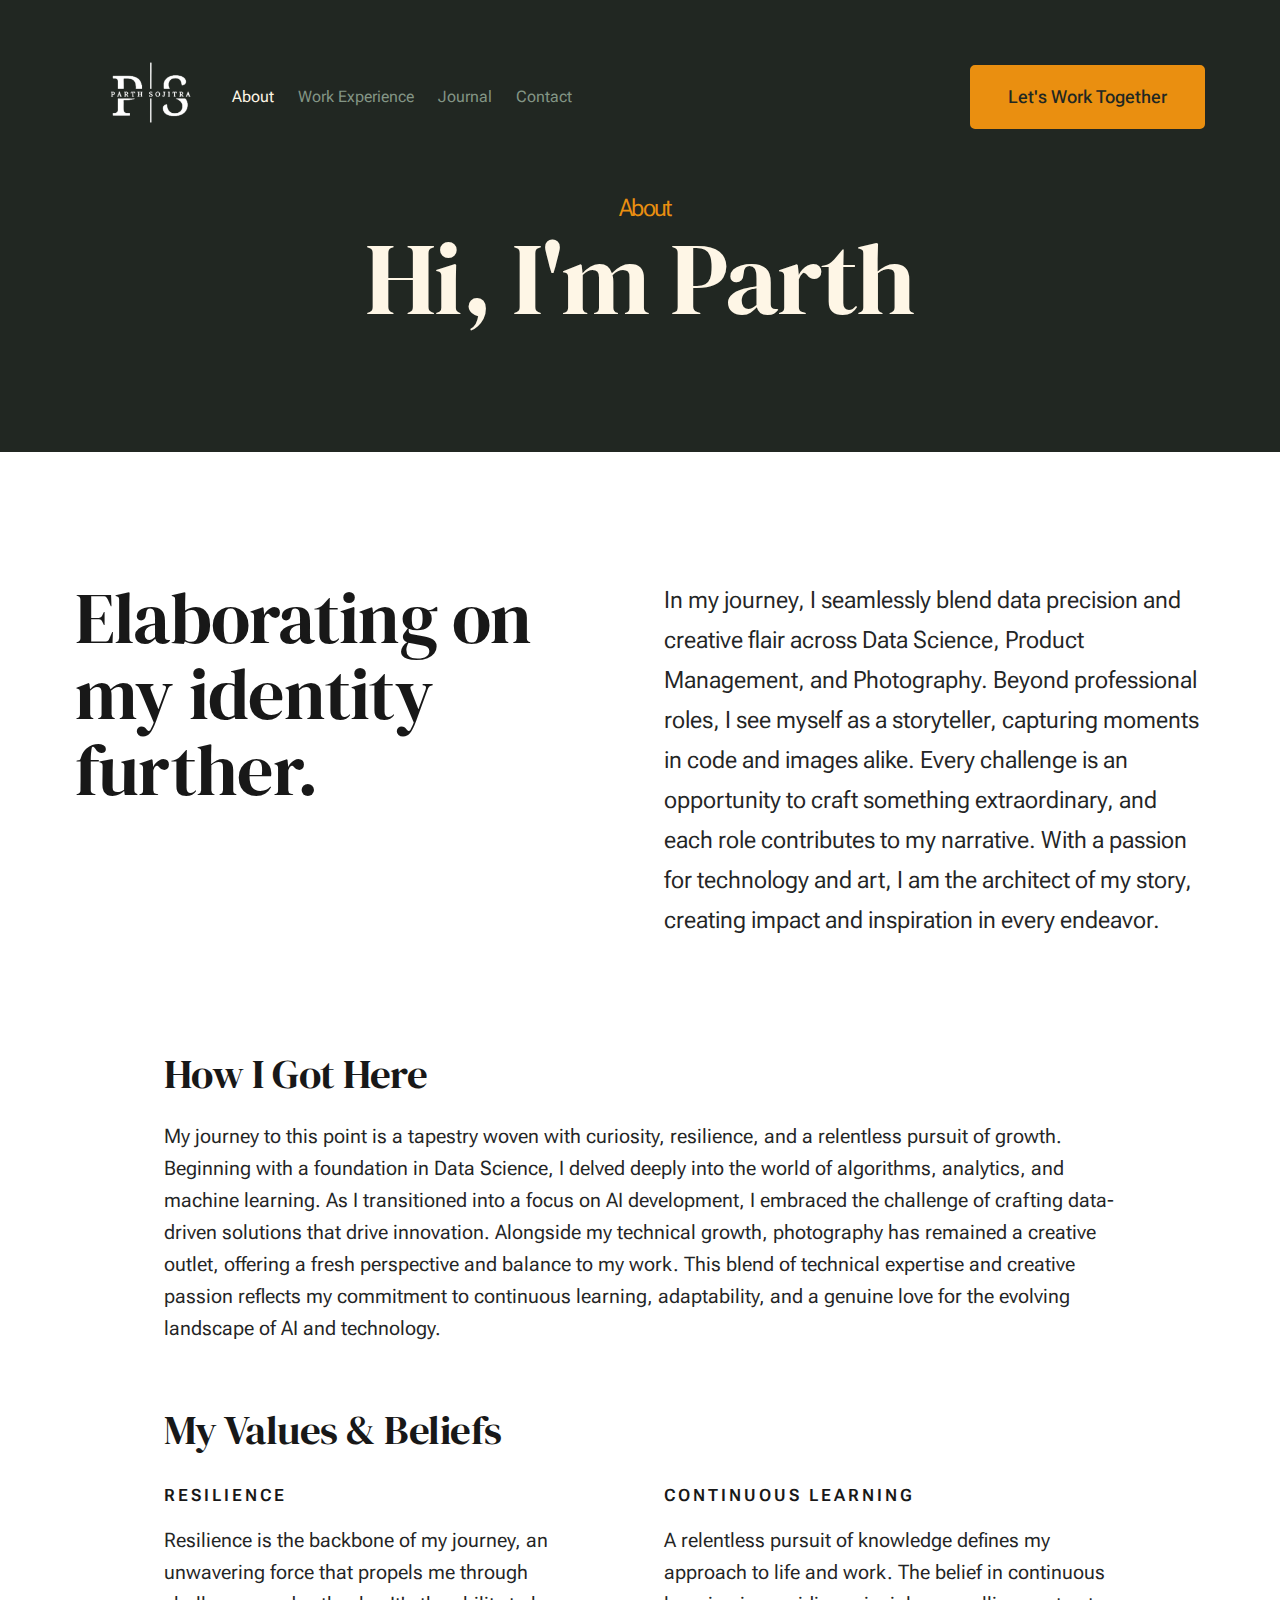
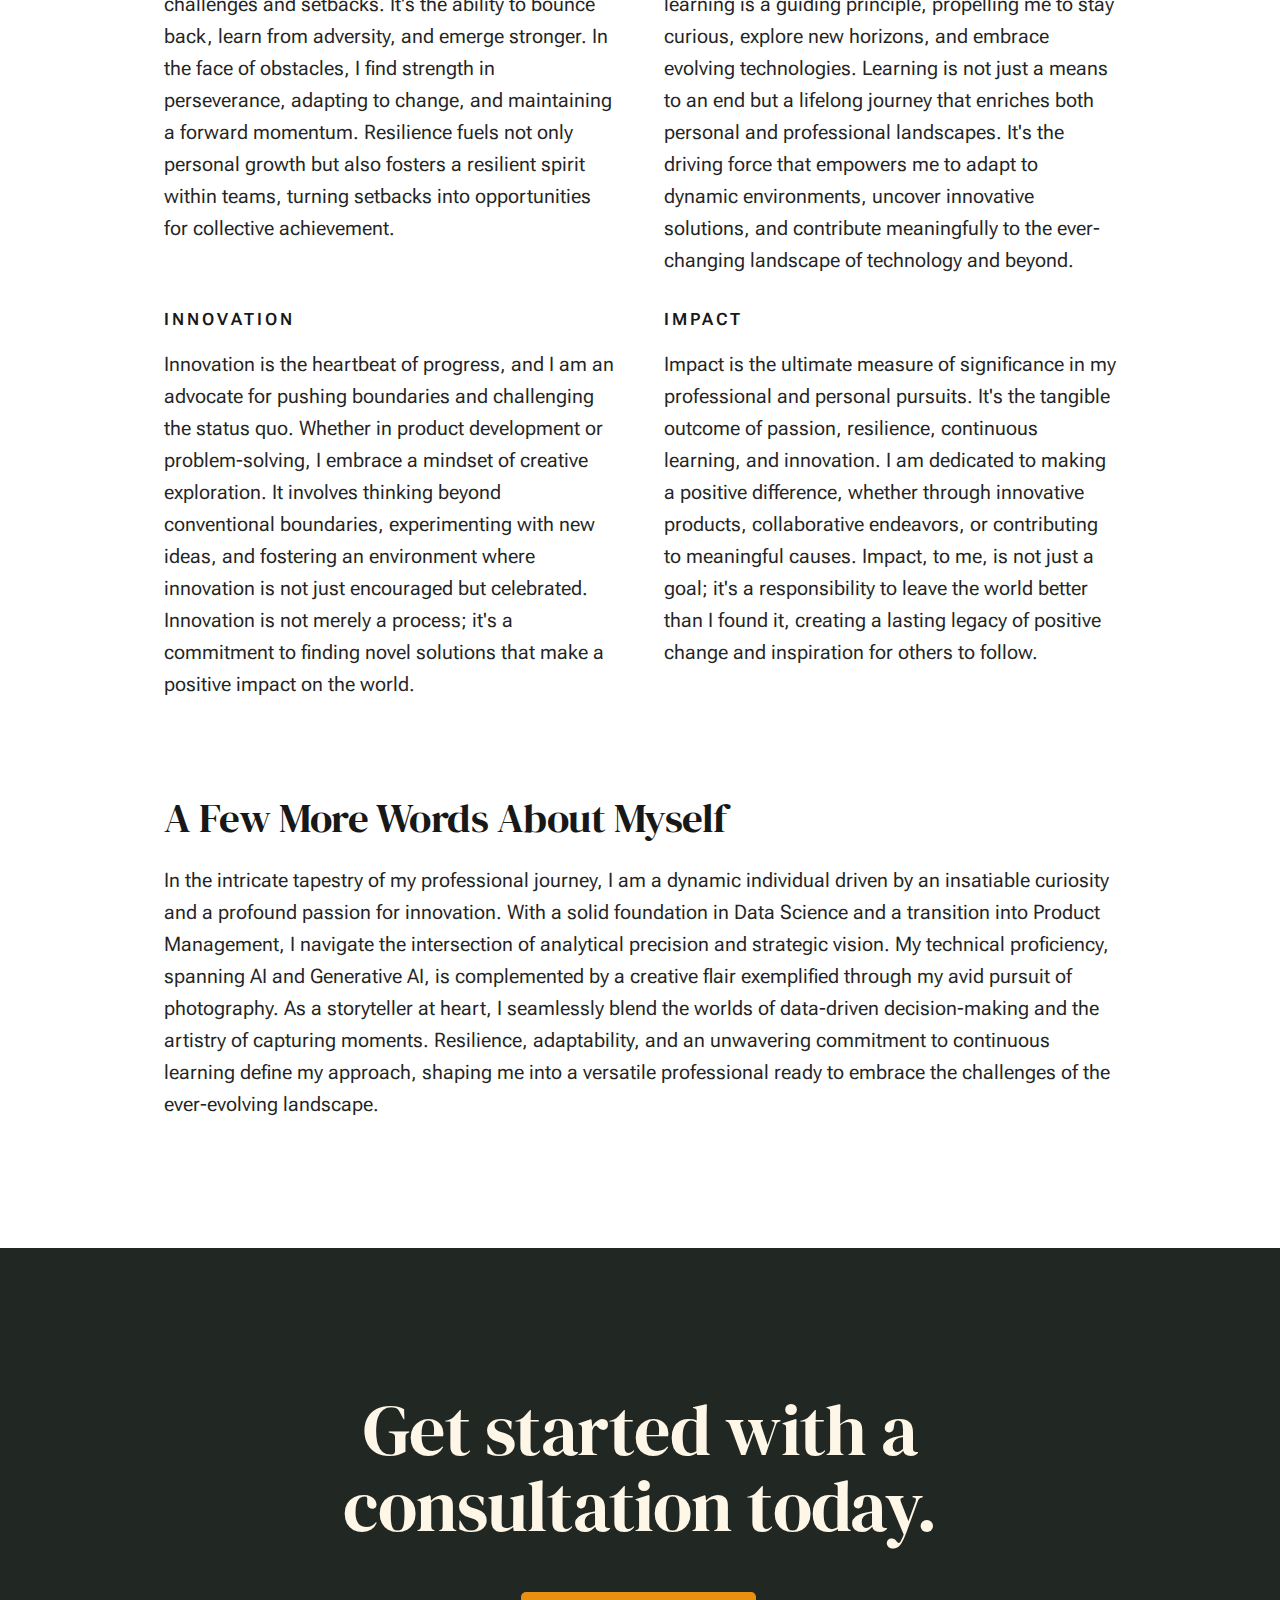
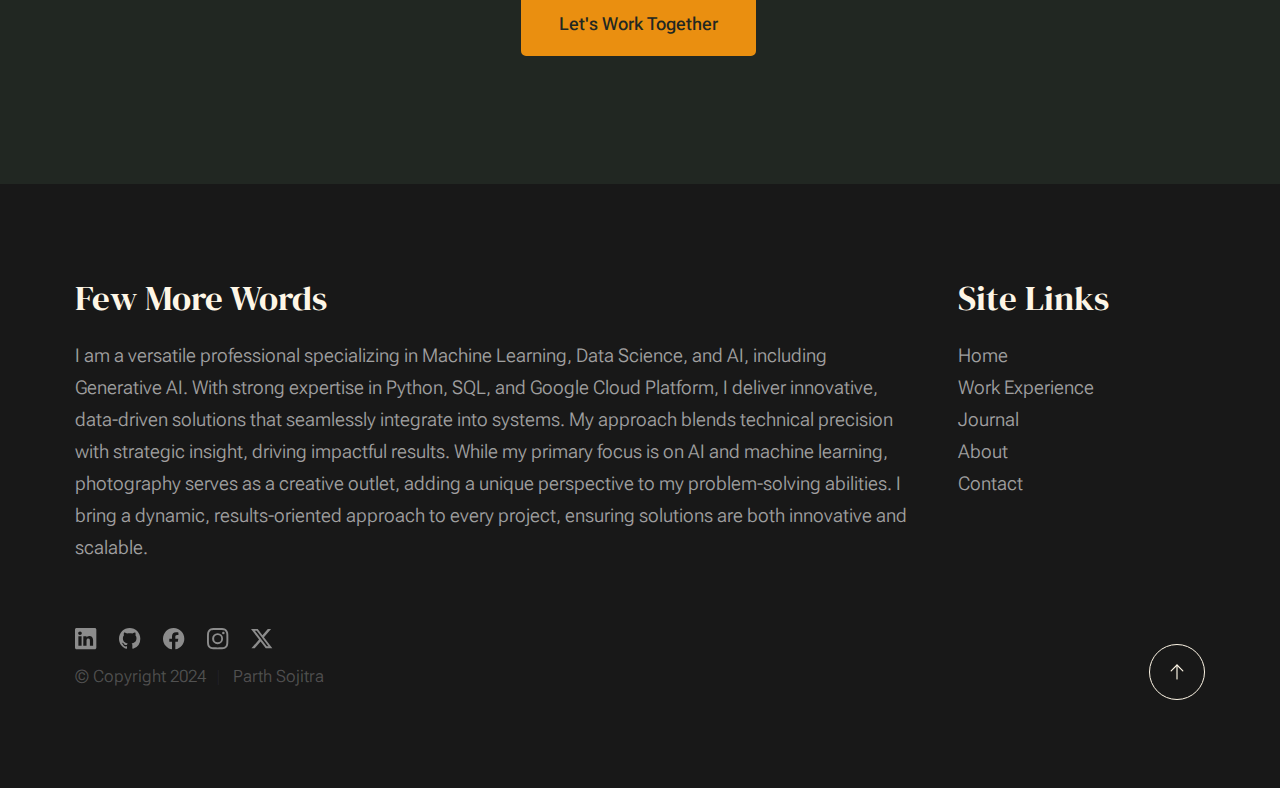
==== commit 0f3e8c26: "update everything after joining Q" ====
--- a/about/index.html
+++ b/about/index.html
@@ -2,10 +2,25 @@
 <html lang="en" class="no-js" >
 <head>
 
+    <!-- Google tag (gtag.js) -->
+    <script async src="https://www.googletagmanager.com/gtag/js?id=G-JS3Y0GDHS7"></script>
+    <script>
+      window.dataLayer = window.dataLayer || [];
+      function gtag(){dataLayer.push(arguments);}
+      gtag('js', new Date());
+
+      gtag('config', 'G-JS3Y0GDHS7');
+    </script>
+
     <!--- basic page needs
     ================================================== -->
-    <meta charset="utf-8">
     <meta name="viewport" content="width=device-width, initial-scale=1">
+    <meta charset="UTF-8">
+    <meta name="description" content="Explore the portfolio of Parth Sojitra, featuring expertise in AI/ML, innovative projects, and captivating photography. Follow the journey from data science to product management, showcasing a commitment to continuous learning and adaptability.">
+    <meta property="og:title" content="Parth Sojitra Portfolio">
+    <meta property="og:description" content="Explore the portfolio of Parth Sojitra, featuring expertise in AI/ML, innovative projects, and captivating photography. Follow the journey from data science to product management, showcasing a commitment to continuous learning and adaptability.">
+    <meta property="og:image" content="https://parthsojitra.github.io/images/parth.jpg">
+    <meta property="og:url" content="https://parthsojitra.github.io/">
     <title>About - Parth</title>
 
     <script>
@@ -54,7 +69,7 @@
 
                 <div class="s-header__block">
                     <div class="s-header__logo">
-                        <a class="logo" href="">
+                        <a class="logo" href="../">
                             <img src="../images/parth_logo.svg" alt="Homepage">
                         </a>
                     </div>
@@ -116,7 +131,7 @@
 
                             <h2>How I Got Here</h2>
                             <p>
-                            My journey to this point is a tapestry woven with curiosity, resilience, and a relentless pursuit of growth. Starting with a foundation in Data Science, I immersed myself in the intricate world of algorithms and analytics. Transitioning into Product Management, I embraced the challenge of translating insights into strategic innovation. Alongside, my passion for photography served as a creative outlet, capturing moments that inspired both my professional and personal narrative. The convergence of these paths reflects a commitment to continuous learning, adaptability, and genuine love for the dynamic interplay of technology and storytelling.
+                            My journey to this point is a tapestry woven with curiosity, resilience, and a relentless pursuit of growth. Beginning with a foundation in Data Science, I delved deeply into the world of algorithms, analytics, and machine learning. As I transitioned into a focus on AI development, I embraced the challenge of crafting data-driven solutions that drive innovation. Alongside my technical growth, photography has remained a creative outlet, offering a fresh perspective and balance to my work. This blend of technical expertise and creative passion reflects my commitment to continuous learning, adaptability, and a genuine love for the evolving landscape of AI and technology.
                             </p>
 
                             <h2 class="u-add-bottom">My Values & Beliefs</h2>
@@ -193,15 +208,15 @@
         <footer class="s-footer">
             <div class="row s-footer__content">
                 <div class="column xl-9 lg-6 md-12 s-footer__block s-footer__about">                    
-                    <h3>About Parth</h3>
+                    <h3>Few More Words</h3>
                     <p>
-                    Versatile professional seamlessly navigating the worlds of Data Science and Product Management. Seasoned in AI and Generative AI, I bring a unique blend of technical precision and strategic vision. Proficient in Python, SQL, and cloud platforms, I drive innovation with a commitment to seamless integration. Beyond the tech realm, my passion for photography adds a creative dimension, capturing moments and stories that go beyond data points. With a dynamic approach to product lifecycles, I bring both analytical rigor and creative flair to deliver impactful results.
+                    I am a versatile professional specializing in Machine Learning, Data Science, and AI, including Generative AI. With strong expertise in Python, SQL, and Google Cloud Platform, I deliver innovative, data-driven solutions that seamlessly integrate into systems. My approach blends technical precision with strategic insight, driving impactful results. While my primary focus is on AI and machine learning, photography serves as a creative outlet, adding a unique perspective to my problem-solving abilities. I bring a dynamic, results-oriented approach to every project, ensuring solutions are both innovative and scalable.
                     </p>               
-                </div>                
+                </div>              
                 <div class="column xl-3 lg-6 md-12 s-footer__block s-footer__site-links">
                     <h3>Site Links</h3>
                     <ul class="link-list">
-                        <li><a href="">Home</a></li>
+                        <li><a href="../">Home</a></li>
                         <li><a href="../work">Work Experience</a></li>
                         <li><a href="../blog">Journal</a></li>
                         <li><a href="../about">About</a></li>
